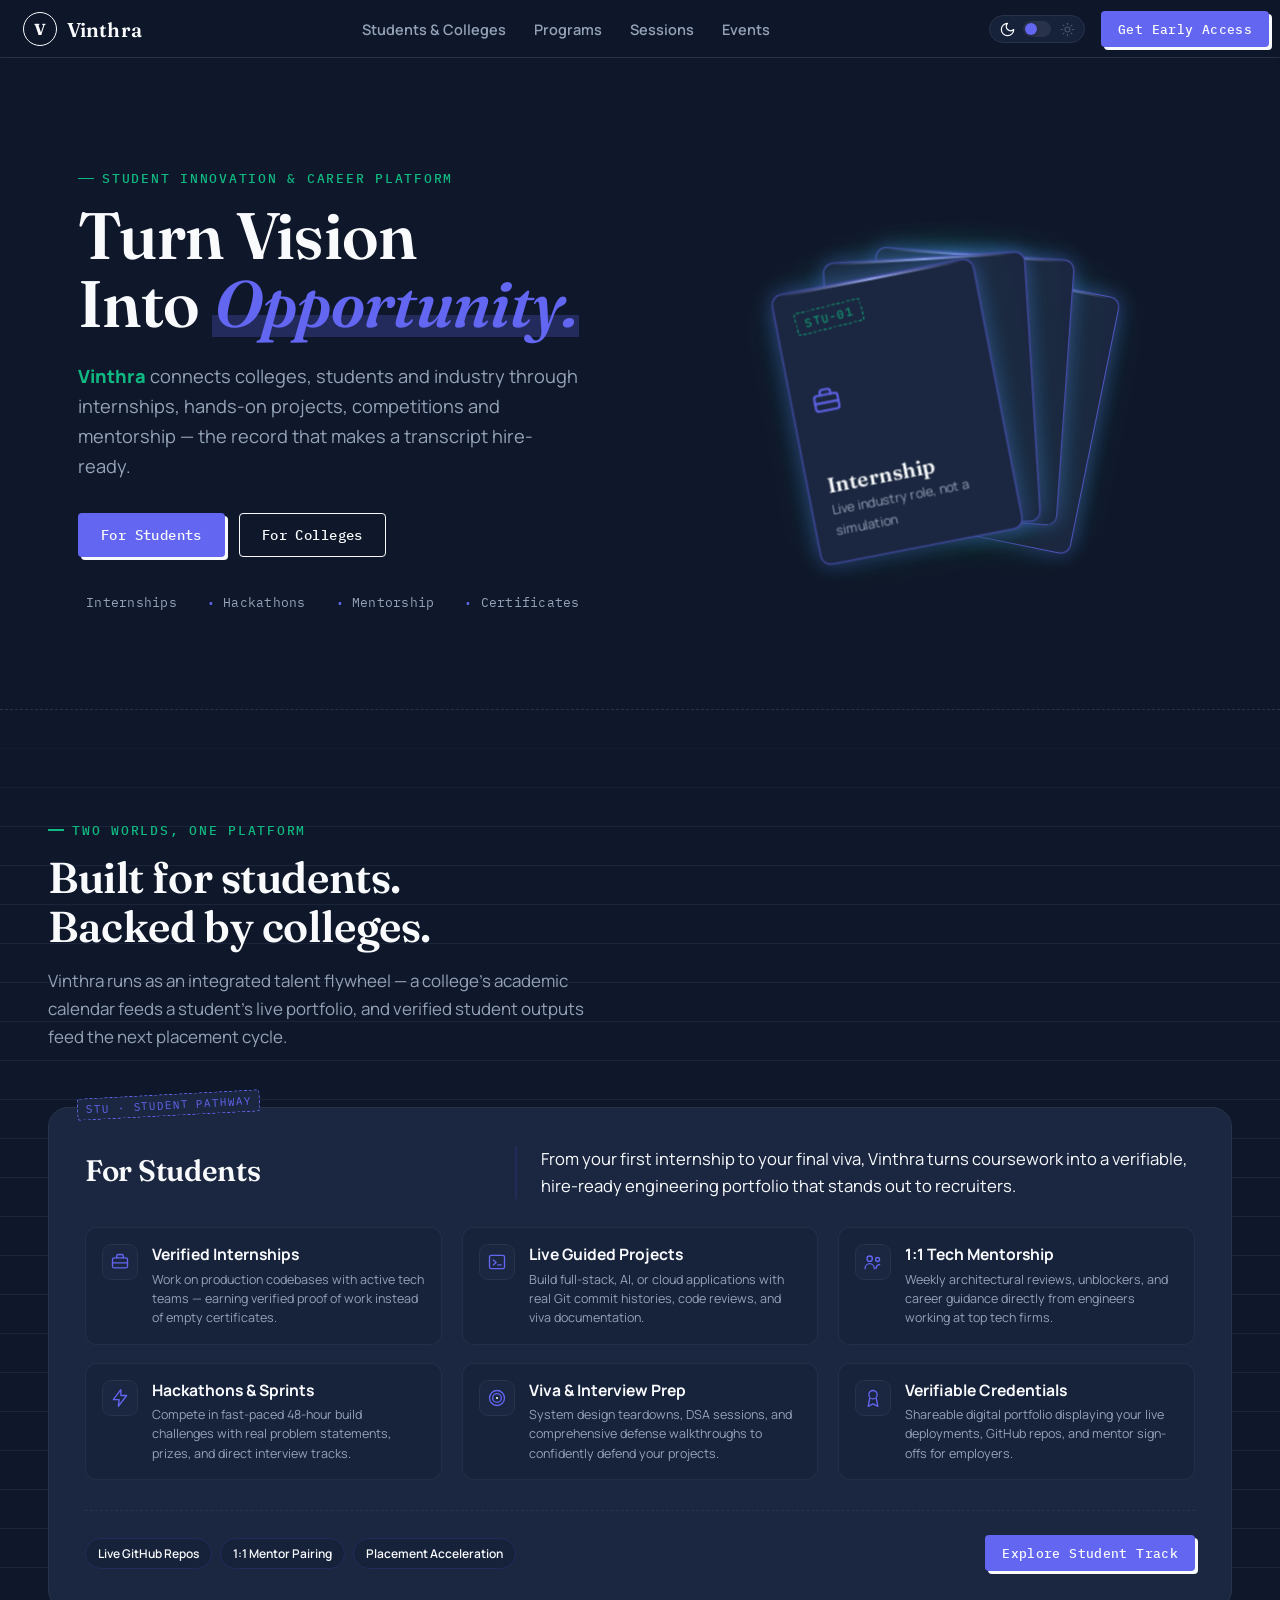
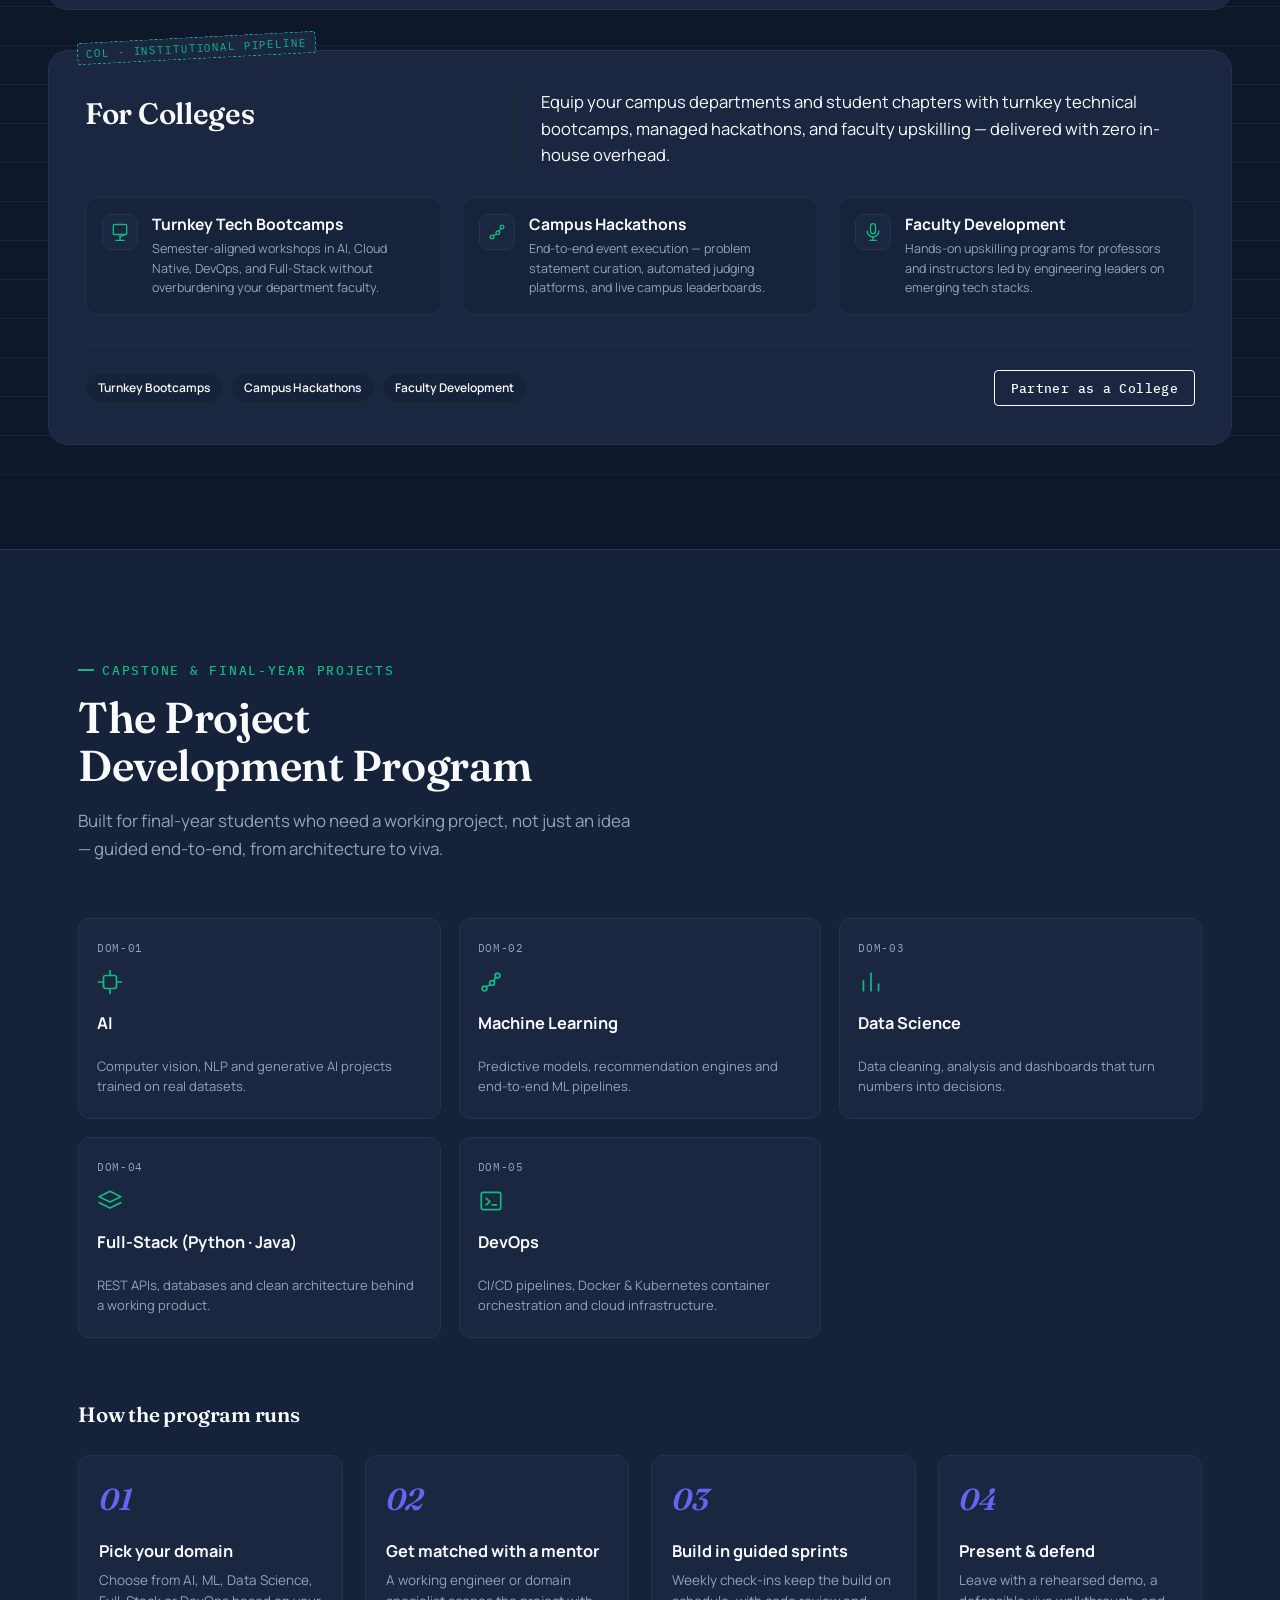
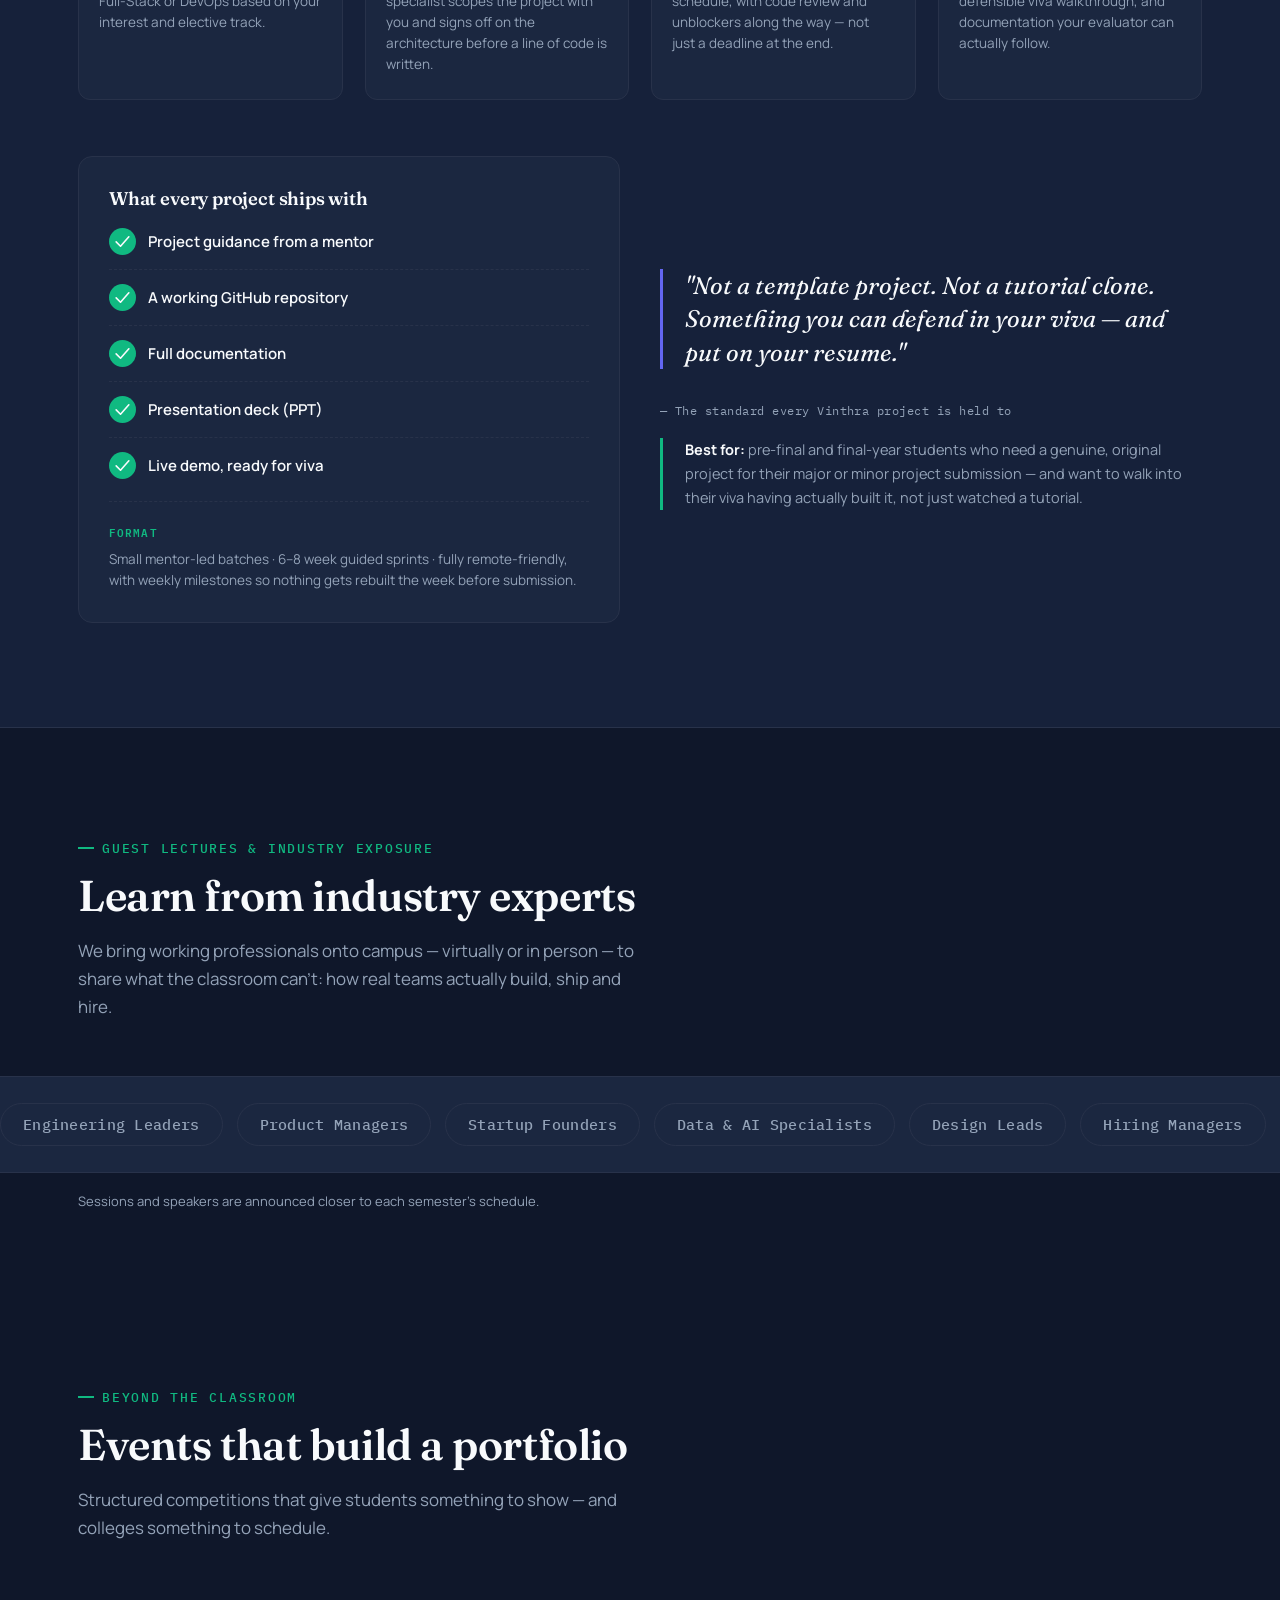
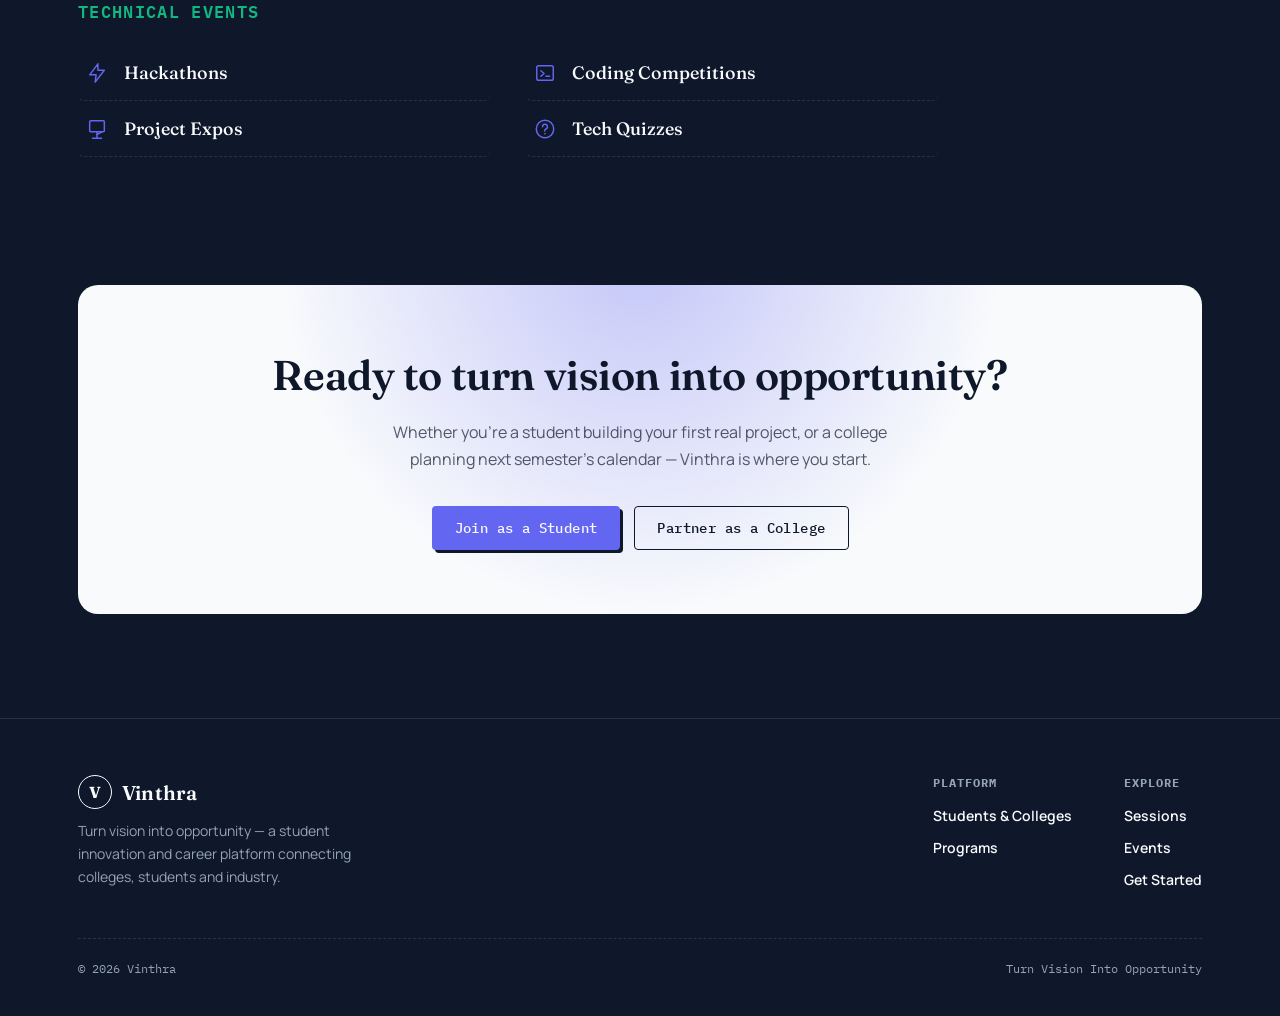
==== index.html @ f8f165f3 "Initial commit: Vinthra landing page" ====
<!DOCTYPE html>
<html lang="en">
<head>
<meta charset="UTF-8">
<meta name="viewport" content="width=device-width, initial-scale=1.0">
<title>Vinthra — Turn Vision Into Opportunity</title>
<meta name="description" content="Vinthra is a student innovation and career platform connecting colleges and students through internships, guided projects, competitions and mentorship.">
<link rel="icon" href="data:image/svg+xml,<svg xmlns=%22http://www.w3.org/2000/svg%22 viewBox=%220 0 100 100%22><text y=%22.9em%22 font-size=%2290%22>🎓</text></svg>">
<link rel="preconnect" href="https://fonts.googleapis.com">
<link rel="preconnect" href="https://fonts.gstatic.com" crossorigin>
<link rel="stylesheet" href="https://fonts.googleapis.com/css2?family=Fraunces:ital,opsz,wght@0,9..144,300;0,9..144,400;0,9..144,500;0,9..144,600;0,9..144,700;0,9..144,900;1,9..144,400;1,9..144,600&family=Manrope:wght@400;500;600;700;800&family=IBM+Plex+Mono:wght@400;500;600&display=swap">
<link rel="stylesheet" href="css/style.css">
</head>
<body>

<a id="top"></a>
<svg style="position:absolute;width:0;height:0" aria-hidden="true">
<defs>
<symbol id="i-briefcase" viewBox="0 0 24 24" fill="none" stroke-width="1.6" stroke-linecap="round" stroke-linejoin="round"><rect x="3" y="7" width="18" height="12" rx="2"/><path d="M8 7V5a2 2 0 0 1 2-2h4a2 2 0 0 1 2 2v2"/><line x1="3" y1="13" x2="21" y2="13"/></symbol>
<symbol id="i-lightning" viewBox="0 0 24 24" fill="none" stroke-width="1.6" stroke-linecap="round" stroke-linejoin="round"><path d="M13 2 4 14h7l-1 8 10-13h-7z"/></symbol>
<symbol id="i-people" viewBox="0 0 24 24" fill="none" stroke-width="1.6" stroke-linecap="round" stroke-linejoin="round"><circle cx="8" cy="8" r="3.2"/><path d="M2.5 20c0-3.4 2.5-6 5.5-6s5.5 2.6 5.5 6"/><circle cx="17.5" cy="9" r="2.4"/><path d="M15.6 20c.2-2.6 1.9-4.7 4.4-5"/></symbol>
<symbol id="i-ribbon" viewBox="0 0 24 24" fill="none" stroke-width="1.6" stroke-linecap="round" stroke-linejoin="round"><circle cx="12" cy="8" r="5"/><path d="M8 12.6 6.2 22 12 19l5.8 3-1.8-9.4"/></symbol>
<symbol id="i-chip" viewBox="0 0 24 24" fill="none" stroke-width="1.6" stroke-linecap="round" stroke-linejoin="round"><rect x="6" y="6" width="12" height="12" rx="2"/><line x1="12" y1="1.5" x2="12" y2="5"/><line x1="12" y1="19" x2="12" y2="22.5"/><line x1="1.5" y1="12" x2="5" y2="12"/><line x1="19" y1="12" x2="22.5" y2="12"/></symbol>
<symbol id="i-nodes" viewBox="0 0 24 24" fill="none" stroke-width="1.6" stroke-linecap="round" stroke-linejoin="round"><circle cx="6" cy="18" r="2.2"/><circle cx="18" cy="6" r="2.2"/><circle cx="13" cy="13" r="2.2"/><line x1="7.6" y1="16.4" x2="11.4" y2="14.6"/><line x1="14.6" y1="11.4" x2="16.4" y2="7.6"/></symbol>
<symbol id="i-bars" viewBox="0 0 24 24" fill="none" stroke-width="1.6" stroke-linecap="round" stroke-linejoin="round"><line x1="5" y1="20" x2="5" y2="11"/><line x1="12" y1="20" x2="12" y2="4"/><line x1="19" y1="20" x2="19" y2="14"/></symbol>
<symbol id="i-layers" viewBox="0 0 24 24" fill="none" stroke-width="1.6" stroke-linecap="round" stroke-linejoin="round"><polyline points="2 8 12 3 22 8 12 13 2 8"/><polyline points="2 13.5 12 18.5 22 13.5"/></symbol>
<symbol id="i-browser" viewBox="0 0 24 24" fill="none" stroke-width="1.6" stroke-linecap="round" stroke-linejoin="round"><rect x="3" y="4" width="18" height="16" rx="2"/><line x1="3" y1="9" x2="21" y2="9"/><circle cx="6.3" cy="6.5" r="0.6" fill="currentColor" stroke="none"/><circle cx="8.3" cy="6.5" r="0.6" fill="currentColor" stroke="none"/></symbol>
<symbol id="i-wifi" viewBox="0 0 24 24" fill="none" stroke-width="1.6" stroke-linecap="round" stroke-linejoin="round"><path d="M4.5 12.5a11 11 0 0 1 15 0"/><path d="M7.8 16a6.6 6.6 0 0 1 8.4 0"/><circle cx="12" cy="19.3" r="1.1" fill="currentColor" stroke="none"/></symbol>
<symbol id="i-check" viewBox="0 0 24 24" fill="none" stroke-width="2" stroke-linecap="round" stroke-linejoin="round"><polyline points="4 12.5 9.5 18 20 6"/></symbol>
<symbol id="i-terminal" viewBox="0 0 24 24" fill="none" stroke-width="1.6" stroke-linecap="round" stroke-linejoin="round"><rect x="3" y="4" width="18" height="16" rx="2"/><polyline points="7.5 9.5 11 12.5 7.5 15.5"/><line x1="13" y1="15.5" x2="17" y2="15.5"/></symbol>
<symbol id="i-phone" viewBox="0 0 24 24" fill="none" stroke-width="1.6" stroke-linecap="round" stroke-linejoin="round"><rect x="7" y="2" width="10" height="20" rx="2"/><line x1="10.5" y1="18" x2="13.5" y2="18"/></symbol>
<symbol id="i-easel" viewBox="0 0 24 24" fill="none" stroke-width="1.6" stroke-linecap="round" stroke-linejoin="round"><rect x="4" y="3" width="16" height="12" rx="1"/><line x1="12" y1="15" x2="12" y2="22"/><line x1="7" y1="22" x2="17" y2="22"/><line x1="12" y1="18" x2="17" y2="15.5"/></symbol>
<symbol id="i-question" viewBox="0 0 24 24" fill="none" stroke-width="1.6" stroke-linecap="round" stroke-linejoin="round"><circle cx="12" cy="12" r="9.5"/><path d="M9.3 9.5a2.7 2.7 0 1 1 3.8 2.5c-.9.4-1.4 1.1-1.4 2.2"/><circle cx="12" cy="17.2" r="0.6" fill="currentColor" stroke="none"/></symbol>
<symbol id="i-doc" viewBox="0 0 24 24" fill="none" stroke-width="1.6" stroke-linecap="round" stroke-linejoin="round"><rect x="5" y="2" width="14" height="20" rx="1.5"/><line x1="8" y1="8" x2="16" y2="8"/><line x1="8" y1="12" x2="16" y2="12"/><line x1="8" y1="16" x2="13" y2="16"/></symbol>
<symbol id="i-target" viewBox="0 0 24 24" fill="none" stroke-width="1.6" stroke-linecap="round" stroke-linejoin="round"><circle cx="12" cy="12" r="9"/><circle cx="12" cy="12" r="5.2"/><circle cx="12" cy="12" r="1.3" fill="currentColor" stroke="none"/></symbol>
<symbol id="i-mic" viewBox="0 0 24 24" fill="none" stroke-width="1.6" stroke-linecap="round" stroke-linejoin="round"><rect x="9" y="2" width="6" height="12" rx="3"/><path d="M5 11a7 7 0 0 0 14 0"/><line x1="12" y1="18" x2="12" y2="22"/><line x1="8" y1="22" x2="16" y2="22"/></symbol>
<symbol id="i-compass" viewBox="0 0 24 24" fill="none" stroke-width="1.6" stroke-linecap="round" stroke-linejoin="round"><circle cx="12" cy="12" r="9.5"/><path d="M15.5 8.5 13 13l-4.5 2.5L11 11z"/></symbol>
<symbol id="i-sun" viewBox="0 0 24 24" fill="none" stroke="currentColor" stroke-width="1.8" stroke-linecap="round" stroke-linejoin="round"><circle cx="12" cy="12" r="4"/><path d="M12 2v2"/><path d="M12 20v2"/><path d="m4.93 4.93 1.41 1.41"/><path d="m17.66 17.66 1.41 1.41"/><path d="M2 12h2"/><path d="M20 12h2"/><path d="m6.34 17.66-1.41 1.41"/><path d="m19.07 4.93-1.41 1.41"/></symbol>
<symbol id="i-moon" viewBox="0 0 24 24" fill="none" stroke="currentColor" stroke-width="1.8" stroke-linecap="round" stroke-linejoin="round"><path d="M12 3a6 6 0 0 0 9 9 9 9 0 1 1-9-9Z"/></symbol>
<symbol id="i-shield" viewBox="0 0 24 24" fill="none" stroke-width="1.6" stroke-linecap="round" stroke-linejoin="round"><path d="M12 22s8-4 8-10V5l-8-3-8 3v7c0 6 8 10 8 10z"/></symbol>
<symbol id="i-building" viewBox="0 0 24 24" fill="none" stroke-width="1.6" stroke-linecap="round" stroke-linejoin="round"><rect x="4" y="2" width="16" height="20" rx="2"/><line x1="9" y1="6" x2="9" y2="6.01"/><line x1="15" y1="6" x2="15" y2="6.01"/><line x1="9" y1="10" x2="9" y2="10.01"/><line x1="15" y1="10" x2="15" y2="10.01"/><line x1="9" y1="14" x2="9" y2="14.01"/><line x1="15" y1="14" x2="15" y2="14.01"/><path d="M10 22v-4h4v4"/></symbol>
<symbol id="i-chart" viewBox="0 0 24 24" fill="none" stroke-width="1.6" stroke-linecap="round" stroke-linejoin="round"><line x1="18" y1="20" x2="18" y2="10"/><line x1="12" y1="20" x2="12" y2="4"/><line x1="6" y1="20" x2="6" y2="14"/></symbol>
</defs>
</svg>

<nav id="top-nav">
  <div class="nav-inner">
    <a href="#top" class="brand">
      <span class="brand-mark">V</span>
      <span class="brand-name">Vinthra</span>
    </a>
    <button class="nav-toggle" id="nav-toggle" aria-label="Toggle menu" aria-expanded="false">
      <span></span><span></span><span></span>
    </button>
    <ul class="nav-links" id="nav-links">
      <li><a href="#students-colleges">Students &amp; Colleges</a></li>
      <li><a href="#programs">Programs</a></li>
      <li><a href="#sessions">Sessions</a></li>
      <li><a href="#events">Events</a></li>
    </ul>
    <div class="nav-right">
      <button type="button" class="theme-toggle compact-theme-toggle" id="theme-toggle" role="switch" aria-checked="false" aria-label="Toggle color theme" title="Toggle theme">
        <span class="theme-icon icon-moon" aria-hidden="true"><svg><use href="#i-moon"/></svg></span>
        <span class="theme-toggle-slider" aria-hidden="true"><span class="theme-toggle-knob"></span></span>
        <span class="theme-icon icon-sun" aria-hidden="true"><svg><use href="#i-sun"/></svg></span>
      </button>
      <div class="nav-cta-wrap"><a href="#cta" class="btn btn-primary btn-sm">Get Early Access</a></div>
    </div>
  </div>
</nav>

<header class="hero">
  <div class="wrap hero-grid">
    <div class="hero-copy">
      <span class="eyebrow">Student Innovation &amp; Career Platform</span>
      <h1>Turn Vision Into <em>Opportunity.</em></h1>
      <p class="hero-sub"><strong class="brand-highlight">Vinthra</strong> connects colleges, students and industry through internships, hands-on projects, competitions and mentorship — the record that makes a transcript hire-ready.</p>
      <div class="hero-actions">
        <a href="#students" class="btn btn-primary">For Students</a>
        <a href="#colleges" class="btn btn-outline">For Colleges</a>
      </div>
      <div class="hero-tags">
        <span>Internships</span><span>Hackathons</span><span>Mentorship</span><span>Certificates</span>
      </div>
    </div>
    <div class="hero-visual">
      <!-- 3D rotating model canvas removed as requested. To revert, uncomment the canvas line below:
      <canvas id="hero-3d" class="hero-3d" aria-hidden="true"></canvas>
      -->
      <div class="deck" id="deck" aria-label="Interactive student cards: drag to move, tap to move back">
        <article class="deck-card" style="--fan:rotate(-11deg) translate(-52px,14px) translateZ(72px); --delay:0s; z-index:4;">
          <span class="stamp">STU-01</span>
          <svg><use href="#i-briefcase"/></svg>
          <div><h4>Internship</h4><p>Live industry role, not a simulation</p></div>
        </article>
        <article class="deck-card" style="--fan:rotate(-3.5deg) translate(-16px,4px) translateZ(48px); --delay:1.4s; z-index:3;">
          <span class="stamp">STU-02</span>
          <svg><use href="#i-lightning"/></svg>
          <div><h4>Hackathon</h4><p>Build, ship, pitch in 48 hours</p></div>
        </article>
        <article class="deck-card" style="--fan:rotate(4deg) translate(18px,-2px) translateZ(24px); --delay:0.7s; z-index:2;">
          <span class="stamp">STU-03</span>
          <svg><use href="#i-people"/></svg>
          <div><h4>Mentorship</h4><p>1:1 guidance from working engineers</p></div>
        </article>
        <article class="deck-card" style="--fan:rotate(11.5deg) translate(54px,10px) translateZ(0px); --delay:2.1s; z-index:1;">
          <span class="stamp">STU-04</span>
          <svg><use href="#i-ribbon"/></svg>
          <div><h4>Certificate</h4><p>Verified, shareable proof of work</p></div>
        </article>
      </div>
    </div>
  </div>
</header>

<hr class="divider">

<section class="section pillars-section" id="students-colleges">
  <div class="ledger-bg"></div>
  <div class="wrap" style="position:relative;z-index:1;">
    <div class="section-head">
      <span class="eyebrow">Two Worlds, One Platform</span>
      <h2>Built for students. Backed by colleges.</h2>
      <p>Vinthra runs as an integrated talent flywheel — a college's academic calendar feeds a student's live portfolio, and verified student outputs feed the next placement cycle.</p>
    </div>
    <div class="pillars">
      <div class="pillar-card students reveal" id="students">
        <div class="pillar-head">
          <div class="pillar-head-left">
            <span class="stamp">STU · STUDENT PATHWAY</span>
            <h3>For Students</h3>
          </div>
          <p class="pillar-lead">From your first internship to your final viva, Vinthra turns coursework into a verifiable, hire-ready engineering portfolio that stands out to recruiters.</p>
        </div>
        <div class="pillar-features">
          <div class="p-feat">
            <div class="p-feat-icon"><svg><use href="#i-briefcase"/></svg></div>
            <div class="p-feat-content">
              <h4>Verified Internships</h4>
              <p>Work on production codebases with active tech teams — earning verified proof of work instead of empty certificates.</p>
            </div>
          </div>
          <div class="p-feat">
            <div class="p-feat-icon"><svg><use href="#i-terminal"/></svg></div>
            <div class="p-feat-content">
              <h4>Live Guided Projects</h4>
              <p>Build full-stack, AI, or cloud applications with real Git commit histories, code reviews, and viva documentation.</p>
            </div>
          </div>
          <div class="p-feat">
            <div class="p-feat-icon"><svg><use href="#i-people"/></svg></div>
            <div class="p-feat-content">
              <h4>1:1 Tech Mentorship</h4>
              <p>Weekly architectural reviews, unblockers, and career guidance directly from engineers working at top tech firms.</p>
            </div>
          </div>
          <div class="p-feat">
            <div class="p-feat-icon"><svg><use href="#i-lightning"/></svg></div>
            <div class="p-feat-content">
              <h4>Hackathons &amp; Sprints</h4>
              <p>Compete in fast-paced 48-hour build challenges with real problem statements, prizes, and direct interview tracks.</p>
            </div>
          </div>
          <div class="p-feat">
            <div class="p-feat-icon"><svg><use href="#i-target"/></svg></div>
            <div class="p-feat-content">
              <h4>Viva &amp; Interview Prep</h4>
              <p>System design teardowns, DSA sessions, and comprehensive defense walkthroughs to confidently defend your projects.</p>
            </div>
          </div>
          <div class="p-feat">
            <div class="p-feat-icon"><svg><use href="#i-ribbon"/></svg></div>
            <div class="p-feat-content">
              <h4>Verifiable Credentials</h4>
              <p>Shareable digital portfolio displaying your live deployments, GitHub repos, and mentor sign-offs for employers.</p>
            </div>
          </div>
        </div>
        <div class="pillar-foot">
          <div class="chip-row">
            <span class="chip">Live GitHub Repos</span>
            <span class="chip">1:1 Mentor Pairing</span>
            <span class="chip">Placement Acceleration</span>
          </div>
          <a href="#programs" class="btn btn-primary btn-sm">Explore Student Track</a>
        </div>
      </div>

      <div class="pillar-card colleges reveal" id="colleges">
        <div class="pillar-head">
          <div class="pillar-head-left">
            <span class="stamp">COL · INSTITUTIONAL PIPELINE</span>
            <h3>For Colleges</h3>
          </div>
          <p class="pillar-lead">Equip your campus departments and student chapters with turnkey technical bootcamps, managed hackathons, and faculty upskilling — delivered with zero in-house overhead.</p>
        </div>
        <div class="pillar-features">
          <div class="p-feat">
            <div class="p-feat-icon"><svg><use href="#i-easel"/></svg></div>
            <div class="p-feat-content">
              <h4>Turnkey Tech Bootcamps</h4>
              <p>Semester-aligned workshops in AI, Cloud Native, DevOps, and Full-Stack without overburdening your department faculty.</p>
            </div>
          </div>
          <div class="p-feat">
            <div class="p-feat-icon"><svg><use href="#i-nodes"/></svg></div>
            <div class="p-feat-content">
              <h4>Campus Hackathons</h4>
              <p>End-to-end event execution — problem statement curation, automated judging platforms, and live campus leaderboards.</p>
            </div>
          </div>
          <div class="p-feat">
            <div class="p-feat-icon"><svg><use href="#i-mic"/></svg></div>
            <div class="p-feat-content">
              <h4>Faculty Development</h4>
              <p>Hands-on upskilling programs for professors and instructors led by engineering leaders on emerging tech stacks.</p>
            </div>
          </div>
        </div>
        <div class="pillar-foot">
          <div class="chip-row">
            <span class="chip">Turnkey Bootcamps</span>
            <span class="chip">Campus Hackathons</span>
            <span class="chip">Faculty Development</span>
          </div>
          <a href="#cta" class="btn btn-outline btn-sm">Partner as a College</a>
        </div>
      </div>
    </div>
  </div>
</section>

<section class="section programs-section" id="programs">
  <div class="wrap">
    <div class="section-head">
      <span class="eyebrow">Capstone &amp; Final-Year Projects</span>
      <h2>The Project Development Program</h2>
      <p>Built for final-year students who need a working project, not just an idea — guided end-to-end, from architecture to viva.</p>
    </div>

    <div class="domain-grid" id="domain-grid">
      <div class="domain-card tilt"><span class="dtag">DOM-01</span><svg><use href="#i-chip"/></svg><h4>AI</h4><p>Computer vision, NLP and generative AI projects trained on real datasets.</p></div>
      <div class="domain-card tilt"><span class="dtag">DOM-02</span><svg><use href="#i-nodes"/></svg><h4>Machine Learning</h4><p>Predictive models, recommendation engines and end-to-end ML pipelines.</p></div>
      <div class="domain-card tilt"><span class="dtag">DOM-03</span><svg><use href="#i-bars"/></svg><h4>Data Science</h4><p>Data cleaning, analysis and dashboards that turn numbers into decisions.</p></div>
      <div class="domain-card tilt"><span class="dtag">DOM-04</span><svg><use href="#i-layers"/></svg><h4>Full-Stack (Python · Java)</h4><p>REST APIs, databases and clean architecture behind a working product.</p></div>
      <div class="domain-card tilt"><span class="dtag">DOM-05</span><svg><use href="#i-terminal"/></svg><h4>DevOps</h4><p>CI/CD pipelines, Docker &amp; Kubernetes container orchestration and cloud infrastructure.</p></div>
    </div>

    <div class="how-it-works reveal">
      <h3 class="how-heading">How the program runs</h3>
      <ol class="steps">
        <li class="step">
          <span class="step-num">01</span>
          <h4>Pick your domain</h4>
          <p>Choose from AI, ML, Data Science, Full-Stack or DevOps based on your interest and elective track.</p>
        </li>
        <li class="step">
          <span class="step-num">02</span>
          <h4>Get matched with a mentor</h4>
          <p>A working engineer or domain specialist scopes the project with you and signs off on the architecture before a line of code is written.</p>
        </li>
        <li class="step">
          <span class="step-num">03</span>
          <h4>Build in guided sprints</h4>
          <p>Weekly check-ins keep the build on schedule, with code review and unblockers along the way — not just a deadline at the end.</p>
        </li>
        <li class="step">
          <span class="step-num">04</span>
          <h4>Present &amp; defend</h4>
          <p>Leave with a rehearsed demo, a defensible viva walkthrough, and documentation your evaluator can actually follow.</p>
        </li>
      </ol>
    </div>

    <div class="program-lower">
      <div class="deliverables reveal">
        <h3>What every project ships with</h3>
        <ul class="dlist">
          <li><svg><use href="#i-check"/></svg> Project guidance from a mentor</li>
          <li><svg><use href="#i-check"/></svg> A working GitHub repository</li>
          <li><svg><use href="#i-check"/></svg> Full documentation</li>
          <li><svg><use href="#i-check"/></svg> Presentation deck (PPT)</li>
          <li><svg><use href="#i-check"/></svg> Live demo, ready for viva</li>
        </ul>
        <div class="format-note">
          <span class="mono">FORMAT</span>
          <p>Small mentor-led batches · 6–8 week guided sprints · fully remote-friendly, with weekly milestones so nothing gets rebuilt the week before submission.</p>
        </div>
      </div>
      <div class="program-note reveal">
        <blockquote>"Not a template project. Not a tutorial clone. Something you can defend in your viva — and put on your resume."</blockquote>
        <cite>— The standard every Vinthra project is held to</cite>
        <p class="who-for"><strong>Best for:</strong> pre-final and final-year students who need a genuine, original project for their major or minor project submission — and want to walk into their viva having actually built it, not just watched a tutorial.</p>
      </div>
    </div>
  </div>
</section>

<section class="section" id="sessions" style="padding-bottom:64px;">
  <div class="wrap">
    <div class="section-head">
      <span class="eyebrow">Guest Lectures &amp; Industry Exposure</span>
      <h2>Learn from industry experts</h2>
      <p>We bring working professionals onto campus — virtually or in person — to share what the classroom can't: how real teams actually build, ship and hire.</p>
    </div>
  </div>
  <div class="marquee-shell">
    <div class="marquee" id="marquee">
      <span class="org-badge">Engineering Leaders</span><span class="org-badge">Product Managers</span><span class="org-badge">Startup Founders</span><span class="org-badge">Data &amp; AI Specialists</span><span class="org-badge">Design Leads</span><span class="org-badge">Hiring Managers</span>
      <span class="org-badge">Engineering Leaders</span><span class="org-badge">Product Managers</span><span class="org-badge">Startup Founders</span><span class="org-badge">Data &amp; AI Specialists</span><span class="org-badge">Design Leads</span><span class="org-badge">Hiring Managers</span>
    </div>
  </div>
  <div class="wrap">
    <p class="sessions-note">Sessions and speakers are announced closer to each semester's schedule.</p>
  </div>
</section>

<section class="section" id="events">
  <div class="wrap">
    <div class="section-head">
      <span class="eyebrow">Beyond the Classroom</span>
      <h2>Events that build a portfolio</h2>
      <p>Structured competitions that give students something to show — and colleges something to schedule.</p>
    </div>
    <div class="events-grid">
      <div class="events-col reveal">
        <h3>Technical Events</h3>
        <ul class="ledger-list">
          <li><svg><use href="#i-lightning"/></svg> Hackathons</li>
          <li><svg><use href="#i-terminal"/></svg> Coding Competitions</li>
          <li><svg><use href="#i-easel"/></svg> Project Expos</li>
          <li><svg><use href="#i-question"/></svg> Tech Quizzes</li>
        </ul>
      </div>
      <!-- Career Prep removed as requested. To revert, uncomment:
      <div class="events-col reveal">
        <h3>Career Prep</h3>
        <ul class="ledger-list">
          <li><svg><use href="#i-doc"/></svg> Resume Workshops</li>
          <li><svg><use href="#i-target"/></svg> Aptitude Contests</li>
        </ul>
      </div>
      -->
    </div>
  </div>
</section>

<section class="section" id="cta" style="padding-top:24px;">
  <div class="wrap">
    <div class="final-cta reveal">
      <h2>Ready to turn vision into opportunity?</h2>
      <p>Whether you're a student building your first real project, or a college planning next semester's calendar — Vinthra is where you start.</p>
      <div class="final-actions">
        <a href="#top" class="btn btn-primary">Join as a Student</a>
        <a href="#top" class="btn btn-outline">Partner as a College</a>
      </div>
    </div>
  </div>
</section>

<footer>
  <div class="wrap">
    <div class="foot-grid">
      <div class="foot-brand">
        <a href="#top" class="brand"><span class="brand-mark">V</span><span class="brand-name">Vinthra</span></a>
        <p>Turn vision into opportunity — a student innovation and career platform connecting colleges, students and industry.</p>
      </div>
      <div class="foot-links">
        <div>
          <h5>Platform</h5>
          <ul>
            <li><a href="#students-colleges">Students &amp; Colleges</a></li>
            <li><a href="#programs">Programs</a></li>
          </ul>
        </div>
        <div>
          <h5>Explore</h5>
          <ul>
            <li><a href="#sessions">Sessions</a></li>
            <li><a href="#events">Events</a></li>
            <li><a href="#cta">Get Started</a></li>
          </ul>
        </div>
      </div>
    </div>
    <div class="foot-bottom">
      <span>© 2026 Vinthra</span>
      <span class="mono">Turn Vision Into Opportunity</span>
    </div>
  </div>
</footer>

<!-- 3D model scripts removed as requested. To revert, uncomment the two lines below:
<script src="https://cdn.jsdelivr.net/npm/three@0.128.0/build/three.min.js"></script>
<script src="js/hero-3d.js"></script>
-->
<script src="js/main.js"></script>
</body>
</html>
---- css/style.css ----
/* ---------- BRAND PALETTES ----------
   1. builder — "Builder & Hackathon"     (dark, tech-forward)
   2. career  — "Career Accelerator"      (light, professional)
   Default is "builder"; toggle between the two via [data-palette] on <html>.
   (3rd palette "campus" removed as requested. Uncomment below to restore.) */
:root,
:root[data-palette="builder"]{
  --bg:#0F172A;
  --bg-raised:#16213A;
  --bg-card:#1B2740;
  --text:#F8FAFC;
  --text-muted:#94A3B8;
  --accent:#6366F1;
  --accent-soft:#232A5C;
  --accent-2:#10B981;
  --accent-2-soft:#123328;
  --rule:#28324A;
  --accent-contrast:#F8FAFC;
  --shadow-ink: 0 0 0;
  --card-shine-border: rgba(99, 102, 241, 0.72);
  --card-shine-border-bright: #A5B4FC;
  --card-shine-box-shadow: 0 0 20px -2px rgba(99, 102, 241, 0.52), 0 0 38px -6px rgba(16, 185, 129, 0.35);
  --card-shine-box-shadow-hover: 0 0 30px 1px rgba(129, 140, 248, 0.8), 0 0 50px -4px rgba(16, 185, 129, 0.5);
}
:root[data-palette="career"]{
  --bg:#F8FAFD;
  --bg-raised:#EEF2F7;
  --bg-card:#FFFFFF;
  --text:#0A2540;
  --text-muted:#5A7183;
  --accent:#FF6B35;
  --accent-soft:#FFE4D6;
  --accent-2:#0284C7;
  --accent-2-soft:#DAF0FC;
  --rule:#DCE5EC;
  --accent-contrast:#0A2540;
  --shadow-ink: 10 37 64;
  --card-shine-border: rgba(255, 107, 53, 0.72);
  --card-shine-border-bright: #FF9E79;
  --card-shine-box-shadow: 0 0 20px -2px rgba(255, 107, 53, 0.45), 0 0 34px -6px rgba(2, 132, 199, 0.28);
  --card-shine-box-shadow-hover: 0 0 30px 1px rgba(255, 107, 53, 0.75), 0 0 48px -4px rgba(2, 132, 199, 0.45);
}

/* 3rd palette (campus) removed as requested. To revert, uncomment:
:root[data-palette="campus"]{
  --bg:#FCFCFD;
  --bg-raised:#F1F1F4;
  --bg-card:#FFFFFF;
  --text:#18181B;
  --text-muted:#5C5C63;
  --accent:#7C3AED;
  --accent-soft:#EDE1FD;
  --accent-2:#06B6D4;
  --accent-2-soft:#D8F5FA;
  --rule:#E4E4E7;
  --accent-contrast:#FFFFFF;
  --shadow-ink: 24 24 27;
}
*/

*{box-sizing:border-box;}
html{scroll-behavior:smooth;}
[id]{scroll-margin-top:104px;}
body{
  margin:0;
  background:var(--bg);
  color:var(--text);
  font-family:'Manrope',ui-sans-serif,system-ui,-apple-system,sans-serif;
  -webkit-font-smoothing:antialiased;
  overflow-x:hidden;
}
@media (prefers-reduced-motion: reduce){
  *{animation-duration:0.001ms !important; animation-iteration-count:1 !important; transition-duration:0.001ms !important; scroll-behavior:auto !important;}
}

h1,h2,h3{font-family:'Fraunces',ui-serif,Georgia,serif; font-weight:600; text-wrap:balance; margin:0; letter-spacing:-0.01em;}
p{margin:0; line-height:1.65;}
a{color:inherit;}
.mono{font-family:'IBM Plex Mono',ui-monospace,'SFMono-Regular',monospace;}

.wrap{max-width:1180px; margin:0 auto; padding:0 28px;}
section{position:relative;}

/* ledger grid backdrop */
.ledger-bg{
  position:absolute; inset:0; pointer-events:none; z-index:0;
  background-image: repeating-linear-gradient(to bottom, transparent 0 38px, var(--rule) 38px 39px);
  -webkit-mask-image: linear-gradient(to bottom, transparent, black 8%, black 92%, transparent);
          mask-image: linear-gradient(to bottom, transparent, black 8%, black 92%, transparent);
  opacity:0.5;
}

.eyebrow{
  display:inline-flex; align-items:center; gap:8px;
  font-family:'IBM Plex Mono',monospace; font-size:12.5px; letter-spacing:0.14em; text-transform:uppercase;
  color:var(--accent-2); font-weight:500; margin-bottom:16px;
}
.eyebrow::before{content:""; width:16px; height:1.5px; background:var(--accent-2); display:inline-block;}

.stamp{
  font-family:'IBM Plex Mono',monospace; font-size:11px; letter-spacing:0.08em;
  border:1.4px dashed currentColor; border-radius:3px; padding:3px 8px;
  display:inline-block; transform:rotate(-3deg);
}

/* ---------- NAV: fixed full-width on load, floating pill on scroll ---------- */
body{padding-top:74px;}
#top-nav{
  position:fixed; top:0; left:50%; transform:translateX(-50%); z-index:100;
  width:100%; max-width:100%;
  background: color-mix(in srgb, var(--bg) 82%, transparent);
  backdrop-filter: blur(14px) saturate(1.15);
  border:1.4px solid transparent; border-bottom-color:var(--rule);
  border-radius:0;
  box-shadow:none;
  transition: top .35s cubic-bezier(.4,0,.2,1), width .35s cubic-bezier(.4,0,.2,1),
    max-width .35s cubic-bezier(.4,0,.2,1), border-radius .35s ease,
    border-color .35s ease, box-shadow .35s ease;
}
#top-nav.pill{
  top:16px;
  width:calc(100% - 32px); max-width:1120px;
  border-radius:100px;
  border-color:var(--rule);
  box-shadow:0 14px 34px -18px rgba(var(--shadow-ink)/0.45);
}
.nav-inner{display:flex; align-items:center; justify-content:space-between; padding:10px 10px 10px 22px; margin:0 auto; position:relative;}
.brand{display:flex; align-items:center; gap:10px; text-decoration:none; color:var(--text); transition:opacity .2s ease;}
.brand:hover{opacity:0.95;}
.brand-mark{
  width:34px; height:34px; border-radius:50%; border:1.6px solid var(--text);
  display:flex; align-items:center; justify-content:center;
  font-family:'Fraunces',serif; font-weight:700; font-size:16px; flex:none;
  transition:transform .3s cubic-bezier(.34,1.56,.64,1), border-color .25s ease, color .25s ease, box-shadow .25s ease;
}
.brand:hover .brand-mark{
  transform:scale(1.1) rotate(-6deg);
  border-color:var(--accent); color:var(--accent);
  box-shadow:0 0 14px color-mix(in srgb, var(--accent) 35%, transparent);
}
.brand-name{font-family:'Fraunces',serif; font-weight:600; font-size:20px; letter-spacing:0.01em;}
.nav-links{display:flex; gap:28px; list-style:none; margin:0; padding:0;}
.nav-links a{
  text-decoration:none; font-size:14.5px; font-weight:600; color:var(--text-muted);
  position:relative; padding-bottom:3px; transition:color .2s ease;
}
.nav-links a:hover, .nav-links a:focus-visible{color:var(--text);}
.nav-links a::after{
  content:""; position:absolute; left:0; right:100%; bottom:0; height:2px; background:var(--accent);
  transition:right .25s ease;
}
.nav-links a:hover::after,.nav-links a:focus-visible::after{right:0;}
.nav-right{display:flex; align-items:center; gap:16px;}
.nav-cta-wrap{display:none;}

/* ---------- THEME TOGGLE (Sun / Moon) ---------- */
.theme-toggle{
  display:inline-flex; align-items:center; gap:8px;
  padding:5px 9px; background:var(--bg-raised); border:1.4px solid var(--rule); border-radius:100px;
  cursor:pointer; color:var(--text-muted);
  transition:border-color .2s ease, box-shadow .2s ease, transform .2s ease, background .2s ease;
  flex:none; user-select:none;
}
.theme-toggle:hover{
  border-color:var(--accent);
  box-shadow:0 0 0 2.5px color-mix(in srgb, var(--accent) 22%, transparent);
  transform:scale(1.02);
}
.theme-icon{
  display:flex; align-items:center; justify-content:center;
  width:16px; height:16px;
  transition:color .2s ease, opacity .2s ease, transform .2s ease;
}
.theme-icon svg{
  width:15px; height:15px;
}
.theme-toggle-slider{
  width:28px; height:16px; border-radius:100px; background:var(--rule);
  position:relative; display:inline-block; transition:background .25s ease;
}
.theme-toggle-knob{
  width:12px; height:12px; border-radius:50%; background:var(--accent);
  position:absolute; top:2px; left:2px;
  transition:transform .25s cubic-bezier(.4,0,.2,1), background .25s ease;
  box-shadow:0 1px 3px rgba(0,0,0,0.3);
}

/* Builder active state (Dark - Moon active) */
:root[data-palette="builder"] .theme-toggle .icon-moon,
:root:not([data-palette]) .theme-toggle .icon-moon{
  color:var(--text); opacity:1; transform:scale(1.1);
}
:root[data-palette="builder"] .theme-toggle .icon-sun,
:root:not([data-palette]) .theme-toggle .icon-sun{
  color:var(--text-muted); opacity:0.4;
}
:root[data-palette="builder"] .theme-toggle .theme-toggle-knob,
:root:not([data-palette]) .theme-toggle .theme-toggle-knob{
  transform:translateX(0); background:#6366F1;
}

/* Career active state (Light - Sun active) */
:root[data-palette="career"] .theme-toggle .icon-sun{
  color:#FF6B35; opacity:1; transform:scale(1.1);
}
:root[data-palette="career"] .theme-toggle .icon-moon{
  color:var(--text-muted); opacity:0.4;
}
:root[data-palette="career"] .theme-toggle .theme-toggle-knob{
  transform:translateX(12px); background:#FF6B35;
}
:root[data-palette="career"] .theme-toggle .theme-toggle-slider{
  background:var(--accent-soft);
}
.nav-toggle{
  display:flex; flex-direction:column; justify-content:center; gap:5px;
  width:36px; height:36px; background:none; border:none; cursor:pointer; padding:0;
}
.nav-toggle span{display:block; width:100%; height:2px; background:var(--text); transition:transform .25s ease, opacity .25s ease;}
.nav-toggle[aria-expanded="true"] span:nth-child(1){transform:translateY(7px) rotate(45deg);}
.nav-toggle[aria-expanded="true"] span:nth-child(2){opacity:0;}
.nav-toggle[aria-expanded="true"] span:nth-child(3){transform:translateY(-7px) rotate(-45deg);}

@media (min-width:860px){
  .nav-cta-wrap{display:block;}
  .nav-toggle{display:none;}
}
@media (max-width:859px){
  .nav-links{
    position:absolute; top:calc(100% + 10px); left:0; right:0; flex-direction:column; gap:0;
    background:var(--bg-card); border:1.4px solid var(--rule); border-radius:20px;
    box-shadow:0 14px 34px -18px rgba(var(--shadow-ink)/0.45);
    max-height:0; overflow:hidden; transition:max-height .3s ease;
  }
  .nav-links.open{max-height:320px;}
  .nav-links li{border-top:1px dashed var(--rule);}
  .nav-links li:first-child{border-top:none;}
  .nav-links a{display:block; padding:16px 28px;}
}

.btn{
  font-family:'IBM Plex Mono',monospace; font-weight:500; font-size:13.5px; letter-spacing:0.03em;
  text-decoration:none; display:inline-flex; align-items:center; gap:8px;
  padding:12px 22px; border-radius:4px; cursor:pointer; border:1.6px solid transparent;
  transition:transform .18s ease, box-shadow .18s ease, background .18s ease;
}
.btn:active{transform:translateY(1px) scale(0.98);}
.btn-primary{background:var(--accent); color:var(--accent-contrast); box-shadow:3px 3px 0 0 var(--text);}
.btn-primary:hover{box-shadow:5px 5px 0 0 var(--text); transform:translate(-1px,-1px);}
.btn-outline{border-color:var(--text); color:var(--text);}
.btn-outline:hover{background:var(--text); color:var(--bg);}
.btn-sm{padding:9px 16px; font-size:12.5px;}

/* ---------- HERO ---------- */
.hero{padding:88px 0 96px; overflow:visible;}
.hero-grid{
  display:grid; grid-template-columns:1fr; gap:56px; align-items:center; position:relative; z-index:1;
}
@media (min-width:980px){ .hero-grid{grid-template-columns:1.05fr 0.95fr;} }

.hero-copy h1{font-size:clamp(2.5rem,5.2vw,4.1rem); line-height:1.04;}
.hero-copy h1 em{
  font-style:italic; font-weight:600; position:relative; color:var(--accent);
  background-image: linear-gradient(var(--accent-soft), var(--accent-soft));
  background-repeat:no-repeat; background-size:100% 0.34em; background-position:0 88%;
  padding:0 2px;
}
.hero-sub{font-size:1.14rem; color:var(--text-muted); max-width:46ch; margin-top:22px;}
.brand-highlight{color:var(--accent-2); font-weight:800;}
.hero-actions{display:flex; flex-wrap:wrap; gap:14px; margin-top:32px;}
.hero-tags{display:flex; flex-wrap:wrap; gap:10px 14px; margin-top:34px;}
.hero-tags span{
  font-family:'IBM Plex Mono',monospace; font-size:12.5px; color:var(--text-muted); letter-spacing:0.02em;
  padding:3px 8px; border-radius:4px; transition:color .2s ease, background .2s ease, transform .2s ease;
  cursor:default;
}
.hero-tags span:hover{
  color:var(--text); background:color-mix(in srgb, var(--accent) 14%, transparent);
  transform:translateY(-2px);
}
.hero-tags span::before{content:"·"; color:var(--accent); margin-right:8px; font-weight:700;}
.hero-tags span:first-child::before{content:"";margin-right:0;}

/* card deck */
.hero-visual{perspective:1500px; display:flex; justify-content:center; position:relative; min-height:360px;}

/* 3D model styles (disabled). To revert, uncomment the rule below:
.hero-3d{
  position:absolute; inset:-70px; width:calc(100% + 140px); height:calc(100% + 140px);
  z-index:0; pointer-events:none;
}
*/

.deck{
  position:relative; z-index:1; width:280px; height:360px; transform-style:preserve-3d;
  transition:transform .25s ease-out; will-change:transform;
}
.deck-card{
  position:absolute; left:50%; top:50%; width:196px; height:262px;
  margin-left:-98px; margin-top:-131px;
  background:var(--bg-card);
  border:1.8px solid var(--card-shine-border);
  border-radius:10px;
  box-shadow:0 18px 34px -14px rgba(var(--shadow-ink)/0.28), var(--card-shine-box-shadow);
  padding:18px; display:flex; flex-direction:column; justify-content:space-between;
  transform: var(--fan);
  animation: cardFloat 6s ease-in-out infinite;
  animation-delay: var(--delay,0s);
  cursor: grab;
  user-select: none;
  -webkit-user-select: none;
  touch-action: none;
  will-change: transform, box-shadow, border-color;
  transition: border-color .25s ease, box-shadow .25s ease;
}

/* Subtle continuous shimmering highlight along the top edge of each floating card */
.deck-card::after{
  content:""; position:absolute; top:0; left:10px; right:10px; height:2px;
  background: linear-gradient(90deg, transparent 0%, var(--card-shine-border-bright) 50%, transparent 100%);
  animation: cardShimmer 4.5s ease-in-out infinite;
  animation-delay: var(--delay, 0s);
  pointer-events: none;
}
@keyframes cardShimmer{
  0%, 20% { opacity: 0; transform: scaleX(0.5); }
  50% { opacity: 0.95; transform: scaleX(1); }
  80%, 100% { opacity: 0; transform: scaleX(0.5); }
}

.deck-card:hover{
  border-color: var(--card-shine-border-bright);
  box-shadow: 0 24px 44px -12px rgba(var(--shadow-ink)/0.36), var(--card-shine-box-shadow-hover);
}
.deck-card:active{
  cursor: grabbing;
}
.deck-card.is-dragging{
  cursor: grabbing !important;
  animation: none !important;
  transition: none !important;
  z-index: 100 !important;
  border-color: var(--card-shine-border-bright) !important;
  box-shadow: 0 34px 68px -12px rgba(var(--shadow-ink)/0.55), var(--card-shine-box-shadow-hover), 0 0 0 2px var(--card-shine-border-bright) !important;
}
.deck-card.is-moved{
  animation: none !important;
  border-color: var(--accent-2) !important;
  box-shadow: 0 24px 44px -14px rgba(var(--shadow-ink)/0.38), 0 0 22px -2px color-mix(in srgb, var(--accent-2) 60%, transparent) !important;
}
.deck-card.is-moved:hover{
  cursor: pointer;
  border-color: var(--card-shine-border-bright) !important;
  box-shadow: 0 28px 52px -12px rgba(var(--shadow-ink)/0.45), var(--card-shine-box-shadow-hover) !important;
}
.deck-card.is-returning{
  animation: none !important;
  transition: transform 0.42s cubic-bezier(0.2, 0.8, 0.2, 1), box-shadow 0.3s ease !important;
}
.deck-card.is-cycling{
  animation: none !important;
  transition: transform 0.38s cubic-bezier(0.2, 0.8, 0.2, 1) !important;
}
@keyframes cardFloat{ 0%,100%{ transform: var(--fan) translateY(0);} 50%{ transform: var(--fan) translateY(-9px);} }
.deck-card .stamp{align-self:flex-start; color:var(--accent-2); pointer-events:none; transition:transform .2s ease, color .2s ease;}
.deck-card:hover .stamp{transform:rotate(0deg) scale(1.05);}
.deck-card svg{width:30px; height:30px; stroke:var(--accent); margin:10px 0; pointer-events:none; transition:transform .25s ease, stroke .2s ease;}
.deck-card:hover svg{transform:scale(1.15) translateY(-2px); stroke:var(--accent-2);}
.deck-card h4{font-family:'Fraunces',serif; font-size:1.25rem; font-weight:600; margin:0 0 2px; pointer-events:none;}
.deck-card p{font-size:12.5px; color:var(--text-muted); pointer-events:none;}
.deck-card > *{pointer-events:none;}

/* ---------- SECTION HEADERS ---------- */
.section{padding:104px 0;}
.section-head{max-width:640px; margin-bottom:56px;}
.section-head h2{font-size:clamp(1.9rem,3.4vw,2.7rem); line-height:1.12;}
.section-head p{color:var(--text-muted); font-size:1.06rem; margin-top:16px; max-width:56ch;}
.divider{border:none; border-top:1.6px dashed var(--rule); margin:0;}

/* ---------- PILLARS (ELABORATED STUDENTS & COLLEGES STACKED & FULL WIDTH) ---------- */
.pillars-section .wrap{max-width:1240px; width:100%;}
.pillars{
  display:flex; flex-direction:column; gap:40px; width:100%;
}
.pillar-card{
  background:var(--bg-card); border:1.6px solid var(--rule); border-radius:20px;
  padding:38px 36px; position:relative; display:flex; flex-direction:column; justify-content:space-between;
  width:100%; box-sizing:border-box;
  transition:transform .25s cubic-bezier(.2, .8, .2, 1), box-shadow .25s ease, border-color .25s ease;
}
.pillar-card:hover{
  transform:translateY(-5px);
  box-shadow:0 24px 48px -16px rgba(var(--shadow-ink)/0.36);
}
.pillar-card.students:hover{
  border-color:color-mix(in srgb, var(--accent) 70%, var(--rule));
}
.pillar-card.colleges:hover{
  border-color:color-mix(in srgb, var(--accent-2) 70%, var(--rule));
}
.pillar-card .stamp{
  position:absolute; top:-14px; left:28px; background:var(--bg-card);
  transition:transform .2s ease;
}
.pillar-card:hover .stamp{transform:rotate(0deg) scale(1.05);}
.pillar-card.students .stamp{color:var(--accent); border-color:var(--accent);}
.pillar-card.colleges .stamp{color:var(--accent-2); border-color:var(--accent-2);}

.pillar-head{
  display:flex; flex-direction:column; gap:12px;
}
@media (min-width:860px){
  .pillar-head{
    display:flex; flex-direction:row; align-items:flex-start; justify-content:space-between; gap:36px;
  }
  .pillar-head-left{flex:none; min-width:250px;}
  .pillar-lead{
    margin-top:0; max-width:68ch; font-size:1.04rem; line-height:1.6;
    border-left:2.5px solid var(--rule); padding-left:24px;
  }
  .pillar-card.students .pillar-lead{border-left-color:var(--accent-soft);}
  .pillar-card.colleges .pillar-lead{border-left-color:var(--accent-2-soft);}
}
.pillar-head h3{font-size:1.85rem; margin-top:6px;}

/* Elaborated features grid across full width */
.pillar-features{
  display:grid; grid-template-columns:1fr; gap:16px; margin:28px 0 30px;
}
@media (min-width:600px){
  .pillar-features{grid-template-columns:repeat(2, 1fr); gap:18px 16px;}
}
@media (min-width:960px){
  .pillar-features{grid-template-columns:repeat(3, 1fr); gap:18px 20px;}
}
.p-feat{
  display:flex; align-items:flex-start; gap:14px;
  background:color-mix(in srgb, var(--bg-raised) 60%, transparent);
  border:1.2px solid color-mix(in srgb, var(--rule) 75%, transparent);
  border-radius:12px; padding:16px;
  transition:transform .2s ease, border-color .2s ease, background .2s ease;
}
.p-feat:hover{
  transform:translateY(-2px);
  background:var(--bg-card);
}
.pillar-card.students .p-feat:hover{
  border-color:color-mix(in srgb, var(--accent) 45%, var(--rule));
}
.pillar-card.colleges .p-feat:hover{
  border-color:color-mix(in srgb, var(--accent-2) 45%, var(--rule));
}
.p-feat-icon{
  flex:none; width:36px; height:36px; border-radius:9px;
  background:var(--bg-card); border:1px solid var(--rule);
  display:flex; align-items:center; justify-content:center;
  transition:transform .2s cubic-bezier(.34,1.56,.64,1);
}
.pillar-card.students .p-feat-icon svg{width:20px; height:20px; stroke:var(--accent);}
.pillar-card.colleges .p-feat-icon svg{width:20px; height:20px; stroke:var(--accent-2);}
.p-feat:hover .p-feat-icon{transform:scale(1.12);}
.p-feat-content h4{
  font-size:0.98rem; font-weight:700; margin:0 0 5px; font-family:'Manrope',sans-serif;
  color:var(--text); line-height:1.3;
}
.p-feat-content p{
  font-size:12.5px; line-height:1.55; color:var(--text-muted); margin:0;
}

/* Pillar footer */
.pillar-foot{
  display:flex; flex-direction:column; gap:18px;
  padding-top:24px; border-top:1.4px dashed var(--rule);
}
@media (min-width:680px){
  .pillar-foot{flex-direction:row; align-items:center; justify-content:space-between;}
}
.chip-row{display:flex; flex-wrap:wrap; gap:8px;}
.chip{
  font-size:12px; font-weight:600; padding:6px 12px; border-radius:100px;
  border:1.4px solid var(--rule); background:var(--bg-raised); color:var(--text);
  transition:transform .2s cubic-bezier(.34,1.56,.64,1), background .2s ease, border-color .2s ease, box-shadow .2s ease, color .2s ease;
  cursor:default;
}
.chip:hover{
  transform:translateY(-2px) scale(1.04);
  background:var(--bg-card);
  border-color:var(--accent);
  box-shadow:0 6px 16px -4px rgba(var(--shadow-ink)/0.25);
  color:var(--accent-contrast);
}
.pillar-card.students .chip{border-color:var(--accent-soft);}
.pillar-card.colleges .chip{border-color:var(--accent-2-soft);}
.pillar-card.colleges .chip:hover{border-color:var(--accent-2);}

/* ---------- PROGRAMS ---------- */
.programs-section{background:var(--bg-raised); border-top:1.6px solid var(--rule); border-bottom:1.6px solid var(--rule);}
.domain-grid{
  display:grid;
  grid-template-columns:1fr;
  gap:18px;
}
@media (min-width:600px){
  .domain-grid{grid-template-columns:repeat(2, 1fr);}
}
@media (min-width:960px){
  .domain-grid{grid-template-columns:repeat(3, 1fr);}
}
.domain-card{
  position:relative; background:var(--bg-card); border:1.4px solid var(--rule); border-radius:12px;
  padding:22px 18px; transform-style:preserve-3d; transition:transform .18s cubic-bezier(.2, .8, .2, 1), box-shadow .18s ease, border-color .2s ease;
  overflow:hidden;
}
.domain-card:hover{
  border-color:color-mix(in srgb, var(--accent) 55%, var(--rule));
  box-shadow:0 18px 36px -12px rgba(var(--shadow-ink)/0.32);
}
.domain-card::before{
  content:""; position:absolute; inset:0; border-radius:12px; pointer-events:none; opacity:0;
  background:radial-gradient(220px circle at var(--mx,50%) var(--my,50%), color-mix(in srgb, var(--accent) 22%, transparent), transparent 60%);
  transition:opacity .2s ease;
}
.domain-card:hover::before{opacity:1;}
.domain-card svg{width:26px; height:26px; stroke:var(--accent-2); transition:transform .25s cubic-bezier(.34,1.56,.64,1), stroke .2s ease;}
.domain-card:hover svg{transform:scale(1.22) rotate(6deg); stroke:var(--accent);}
.domain-card .dtag{font-family:'IBM Plex Mono',monospace; font-size:11px; color:var(--text-muted); letter-spacing:0.06em; display:block; margin-bottom:14px; transition:color .2s ease;}
.domain-card:hover .dtag{color:var(--accent);}
.domain-card h4{font-size:1.02rem; font-weight:700; margin-top:12px; font-family:'Manrope',sans-serif;}
.domain-card p{font-size:13px; color:var(--text-muted); line-height:1.55; margin-top:8px;}

/* how it works */
.how-it-works{margin-top:64px;}
.how-heading{font-size:1.3rem; margin-bottom:28px;}
.steps{
  list-style:none; margin:0; padding:0; counter-reset:none;
  display:grid; grid-template-columns:1fr; gap:22px; position:relative;
}
@media (min-width:820px){ .steps{grid-template-columns:repeat(4,1fr);} }
.step{
  background:var(--bg-card); border:1.4px solid var(--rule); border-radius:12px; padding:24px 20px;
  position:relative;
  transition:transform .25s cubic-bezier(.2, .8, .2, 1), box-shadow .25s ease, border-color .25s ease;
}
.step:hover{
  transform:translateY(-5px);
  border-color:color-mix(in srgb, var(--accent) 55%, var(--rule));
  box-shadow:0 16px 32px -12px rgba(var(--shadow-ink)/0.3);
}
.step-num{
  font-family:'Fraunces',serif; font-weight:600; font-style:italic; font-size:1.9rem; color:var(--accent);
  display:block; margin-bottom:10px; transition:transform .25s ease;
}
.step:hover .step-num{transform:scale(1.1) translateX(3px);}
.step h4{font-size:1.02rem; font-family:'Manrope',sans-serif; font-weight:700; margin-bottom:8px;}
.step p{font-size:13.5px; color:var(--text-muted); line-height:1.55;}

.program-lower{display:grid; grid-template-columns:1fr; gap:40px; margin-top:56px;}
@media (min-width:900px){ .program-lower{grid-template-columns:1fr 1fr;} }
.deliverables{
  background:var(--bg-card); border:1.6px solid var(--rule); border-radius:14px; padding:30px 30px;
  transition:border-color .25s ease, box-shadow .25s ease;
}
.deliverables:hover{
  border-color:color-mix(in srgb, var(--accent-2) 60%, var(--rule));
  box-shadow:0 18px 36px -12px rgba(var(--shadow-ink)/0.28);
}
.deliverables h3{font-size:1.15rem; margin-bottom:18px;}
.dlist{list-style:none; margin:0; padding:0; display:flex; flex-direction:column; gap:14px;}
.dlist li{
  display:flex; align-items:center; gap:12px; font-weight:600; font-size:15px; padding-bottom:14px; border-bottom:1px dashed var(--rule);
  transition:transform .2s ease, padding-left .2s ease, color .2s ease;
}
.dlist li:hover{padding-left:6px; color:var(--accent);}
.dlist li:last-child{border-bottom:none; padding-bottom:0;}
.dlist svg{
  width:19px; height:19px; stroke:var(--accent-contrast); flex:none; background:var(--accent-2); border-radius:50%; padding:4px; box-sizing:content-box;
  transition:transform .25s cubic-bezier(.34,1.56,.64,1);
}
.dlist li:hover svg{transform:scale(1.18) rotate(8deg);}
.format-note{margin-top:22px; padding-top:20px; border-top:1.4px dashed var(--rule); display:flex; flex-direction:column; gap:8px;}
.format-note .mono{font-size:11px; letter-spacing:0.1em; color:var(--accent-2); font-weight:600;}
.format-note p{font-size:13.5px; color:var(--text-muted); line-height:1.6;}

.program-note{display:flex; flex-direction:column; justify-content:center; gap:20px;}
.program-note blockquote{
  font-family:'Fraunces',serif; font-style:italic; font-size:1.5rem; line-height:1.4; margin:0;
  border-left:3px solid var(--accent); padding-left:22px; color:var(--text);
  transition:border-left-color .25s ease, padding-left .25s ease;
}
.program-note:hover blockquote{border-left-color:var(--accent-2); padding-left:26px;}
.program-note cite{display:block; font-style:normal; font-family:'IBM Plex Mono',monospace; font-size:12px; color:var(--text-muted); margin-top:14px; letter-spacing:0.04em;}
.who-for{font-size:14.5px; color:var(--text-muted); border-left:3px solid var(--accent-2); padding-left:22px;}
.who-for strong{color:var(--text);}

/* ---------- SESSIONS / MARQUEE ---------- */
.marquee-shell{
  border-top:1.6px solid var(--rule); border-bottom:1.6px solid var(--rule);
  padding:26px 0; overflow:hidden; background:var(--bg-card);
}
.marquee{display:flex; width:max-content; gap:14px; animation:scrollX 32s linear infinite;}
.marquee-shell:hover .marquee{animation-play-state:paused;}
@keyframes scrollX{ from{transform:translateX(0);} to{transform:translateX(-50%);} }
.org-badge{
  font-family:'IBM Plex Mono',monospace; font-size:14.5px; font-weight:500; letter-spacing:0.02em;
  border:1.4px solid var(--rule); border-radius:100px; padding:11px 22px; white-space:nowrap;
  color:var(--text-muted);
  transition:transform .2s cubic-bezier(.34,1.56,.64,1), border-color .2s ease, color .2s ease, background .2s ease, box-shadow .2s ease;
  cursor:default;
}
.org-badge:hover{
  transform:translateY(-3px) scale(1.06);
  border-color:var(--accent); color:var(--text); background:var(--bg-raised);
  box-shadow:0 8px 20px -8px rgba(var(--shadow-ink)/0.35);
}
.sessions-note{font-size:13px; color:var(--text-muted); margin-top:18px; max-width:60ch;}

/* ---------- EVENTS ---------- */
.events-grid{display:grid; grid-template-columns:1fr; max-width:860px;}
.events-col h3{font-size:1.05rem; font-family:'IBM Plex Mono',monospace; text-transform:uppercase; letter-spacing:0.08em; color:var(--accent-2); margin-bottom:20px;}
.events-col .ledger-list{list-style:none; margin:0; padding:0;}
@media (min-width:680px){
  .events-col .ledger-list{
    display:grid; grid-template-columns:1fr 1fr; gap:0 36px;
  }
}
.ledger-list li{
  display:flex; align-items:center; gap:16px; padding:16px 8px; border-bottom:1px dashed var(--rule);
  font-family:'Fraunces',serif; font-size:1.12rem; font-weight:500;
  transition:transform .2s ease, padding-left .2s ease, color .2s ease, border-bottom-color .2s ease;
  border-radius:6px;
}
.ledger-list li:hover{
  transform:translateX(6px); color:var(--accent); border-bottom-color:var(--accent);
}
.ledger-list svg{width:22px; height:22px; stroke:var(--accent); flex:none; transition:transform .25s cubic-bezier(.34,1.56,.64,1), stroke .2s ease;}
.ledger-list li:hover svg{transform:scale(1.22) rotate(-6deg); stroke:var(--accent-2);}

/* ---------- FINAL CTA ---------- */
.final-cta{
  background:var(--text); color:var(--bg); border-radius:20px; padding:64px 44px; text-align:center;
  position:relative; overflow:hidden;
  transition:transform .3s ease, box-shadow .3s ease;
}
.final-cta:hover{
  box-shadow:0 24px 48px -12px rgba(var(--shadow-ink)/0.4);
}
.final-cta::before{
  content:""; position:absolute; inset:0;
  background:radial-gradient(600px circle at 50% -10%, color-mix(in srgb, var(--accent) 35%, transparent), transparent 60%);
}
.final-cta > *{position:relative; z-index:1;}
.final-cta h2{color:var(--bg); font-size:clamp(1.9rem,4vw,2.6rem);}
.final-cta p{color:color-mix(in srgb, var(--bg) 70%, transparent); max-width:52ch; margin:18px auto 0;}
.final-actions{display:flex; flex-wrap:wrap; gap:14px; justify-content:center; margin-top:34px;}
.final-cta .btn-outline{border-color:var(--bg); color:var(--bg);}
.final-cta .btn-outline:hover{background:var(--bg); color:var(--text);}
.final-cta .btn-primary{box-shadow:3px 3px 0 0 var(--bg);}
.final-cta .btn-primary:hover{box-shadow:5px 5px 0 0 var(--bg);}

/* ---------- FOOTER ---------- */
footer{padding:56px 0 40px; border-top:1.6px solid var(--rule);}
.foot-grid{display:flex; flex-wrap:wrap; justify-content:space-between; gap:40px;}
.foot-brand p{color:var(--text-muted); margin-top:10px; max-width:32ch; font-size:14px;}
.foot-links{display:flex; gap:52px; flex-wrap:wrap;}
.foot-links h5{font-family:'IBM Plex Mono',monospace; font-size:11.5px; text-transform:uppercase; letter-spacing:0.09em; color:var(--text-muted); margin:0 0 14px;}
.foot-links ul{list-style:none; margin:0; padding:0; display:flex; flex-direction:column; gap:10px;}
.foot-links a{
  text-decoration:none; font-size:14px; color:var(--text); font-weight:600;
  display:inline-block; transition:color .2s ease, transform .2s ease;
}
.foot-links a:hover{color:var(--accent); transform:translateX(4px);}
.foot-bottom{margin-top:48px; padding-top:22px; border-top:1px dashed var(--rule); display:flex; justify-content:space-between; flex-wrap:wrap; gap:10px;}
.foot-bottom span{font-family:'IBM Plex Mono',monospace; font-size:12px; color:var(--text-muted);}

/* reveal on scroll -- safe default: fully visible unless JS adds pre-reveal */
.reveal{transition:opacity .7s ease, transform .7s ease;}
.reveal.pre-reveal{opacity:0; transform:translateY(22px);}

a:focus-visible, button:focus-visible{outline:2.5px solid var(--accent); outline-offset:3px; border-radius:3px;}
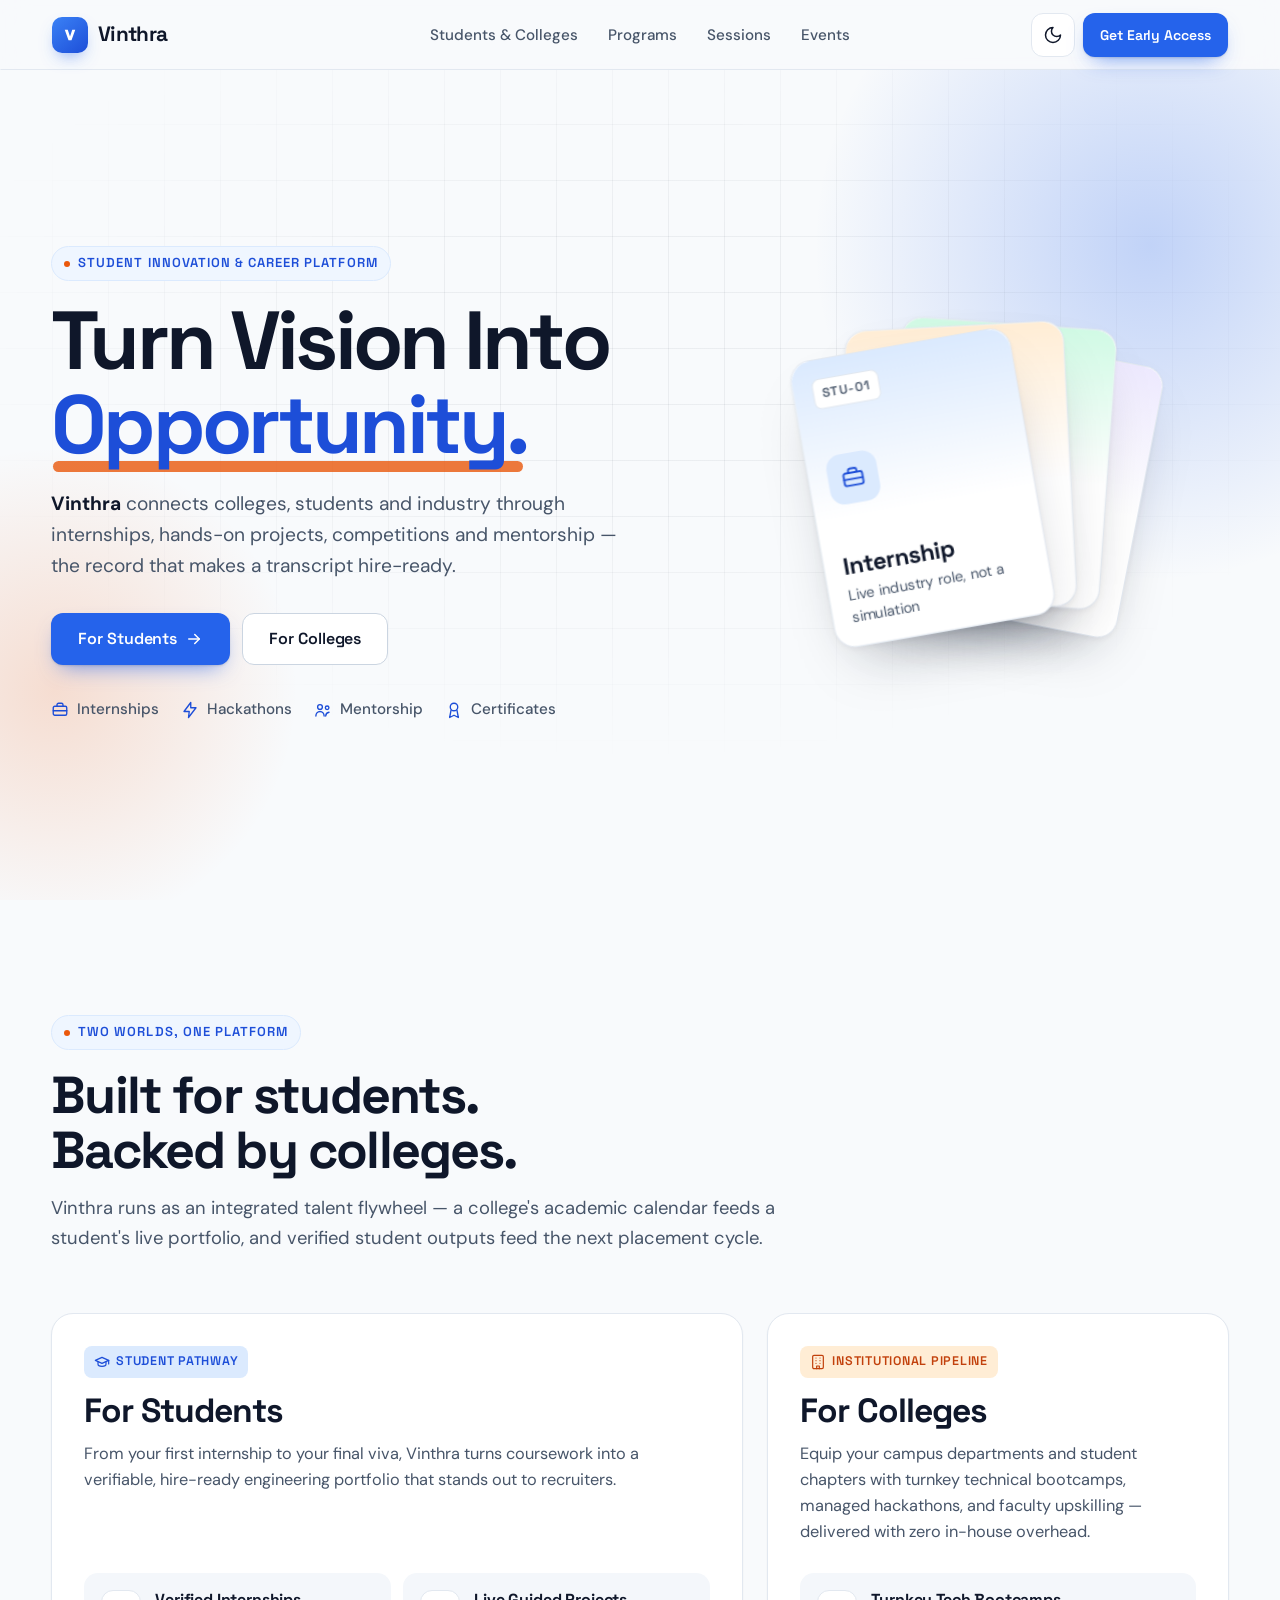
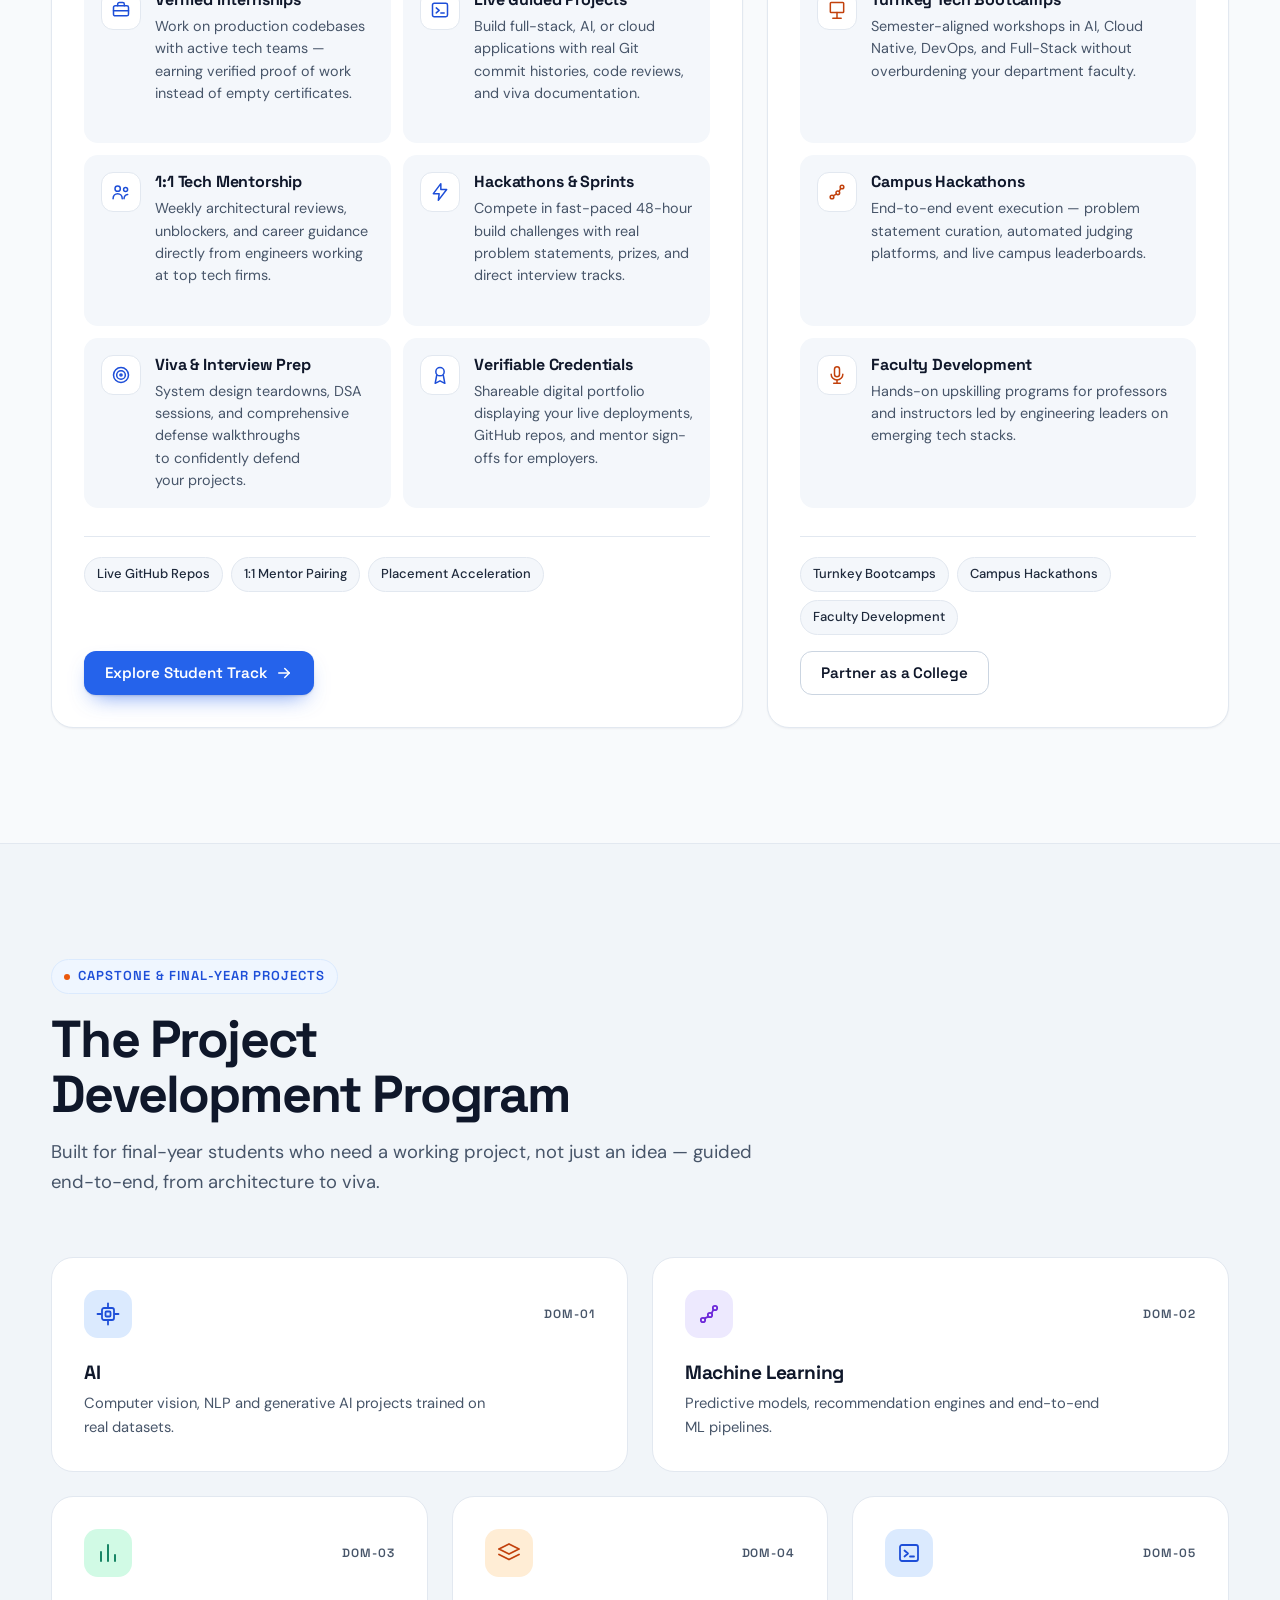
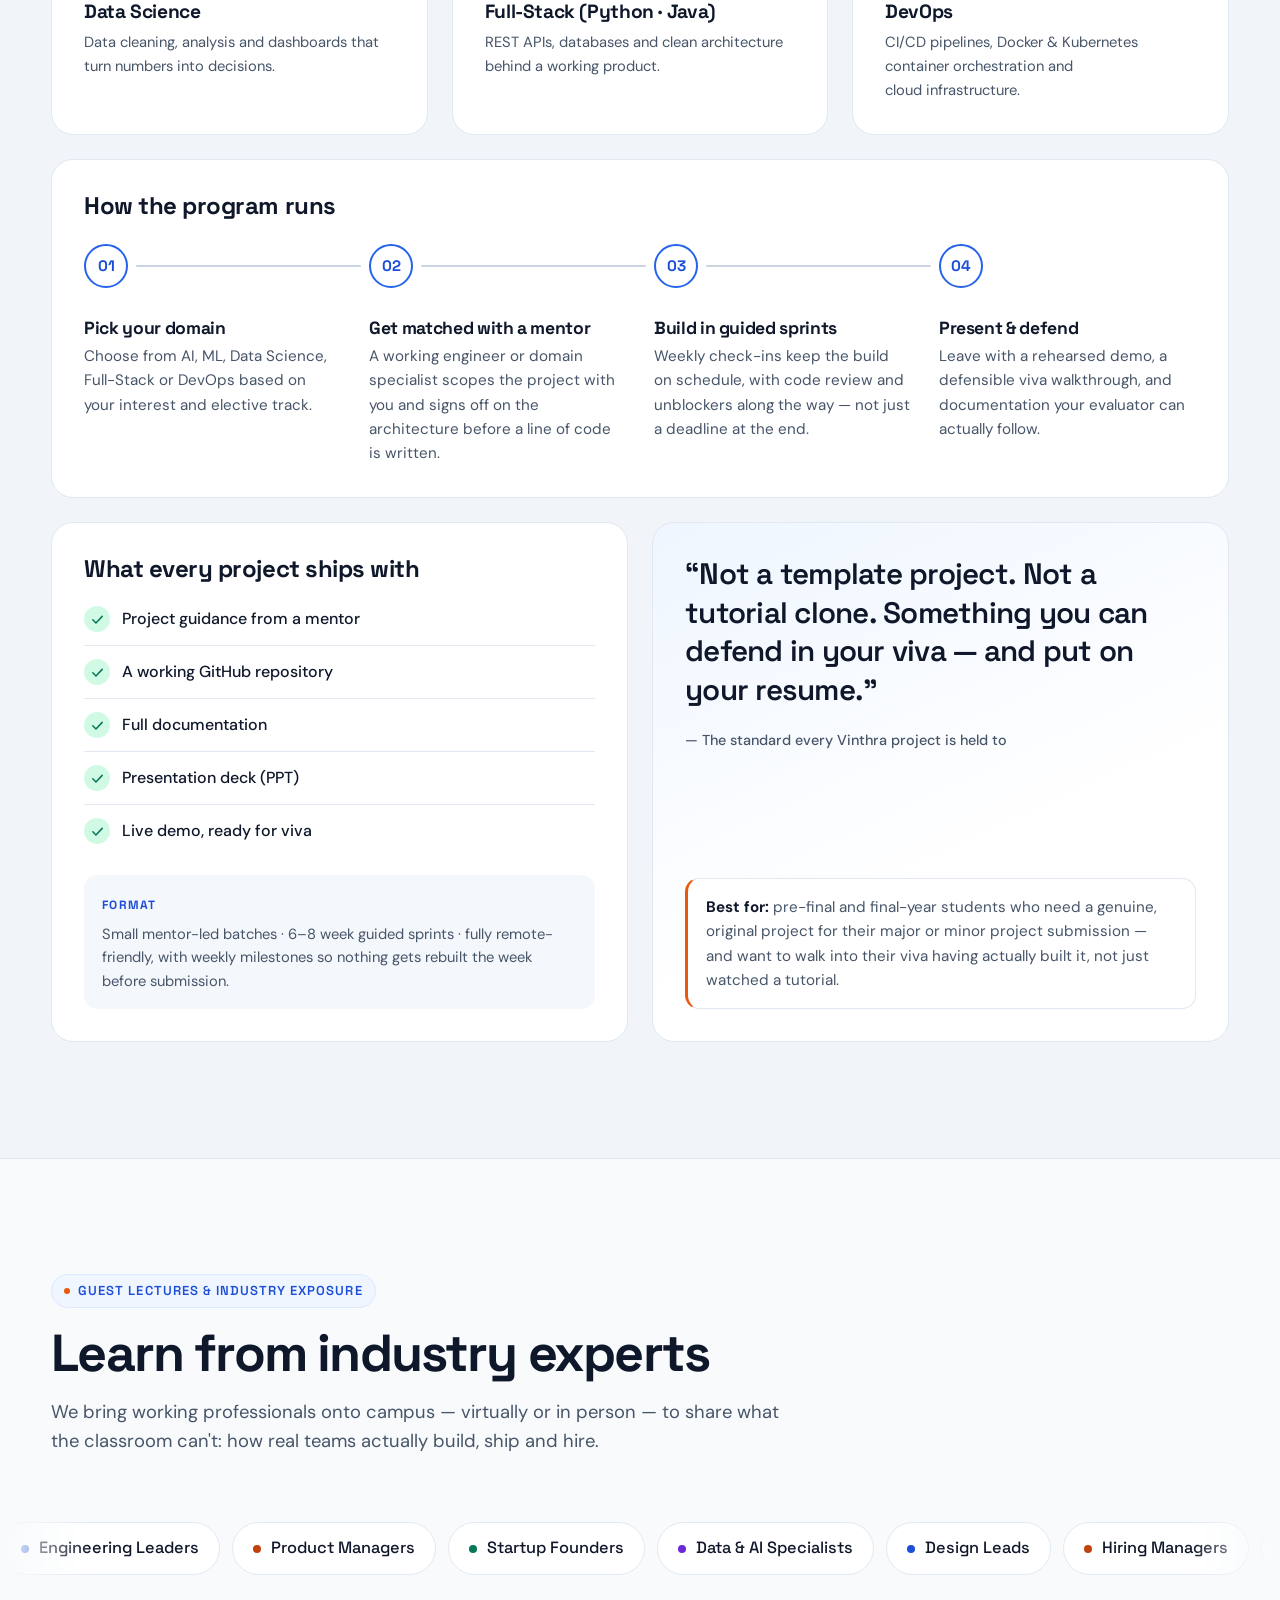
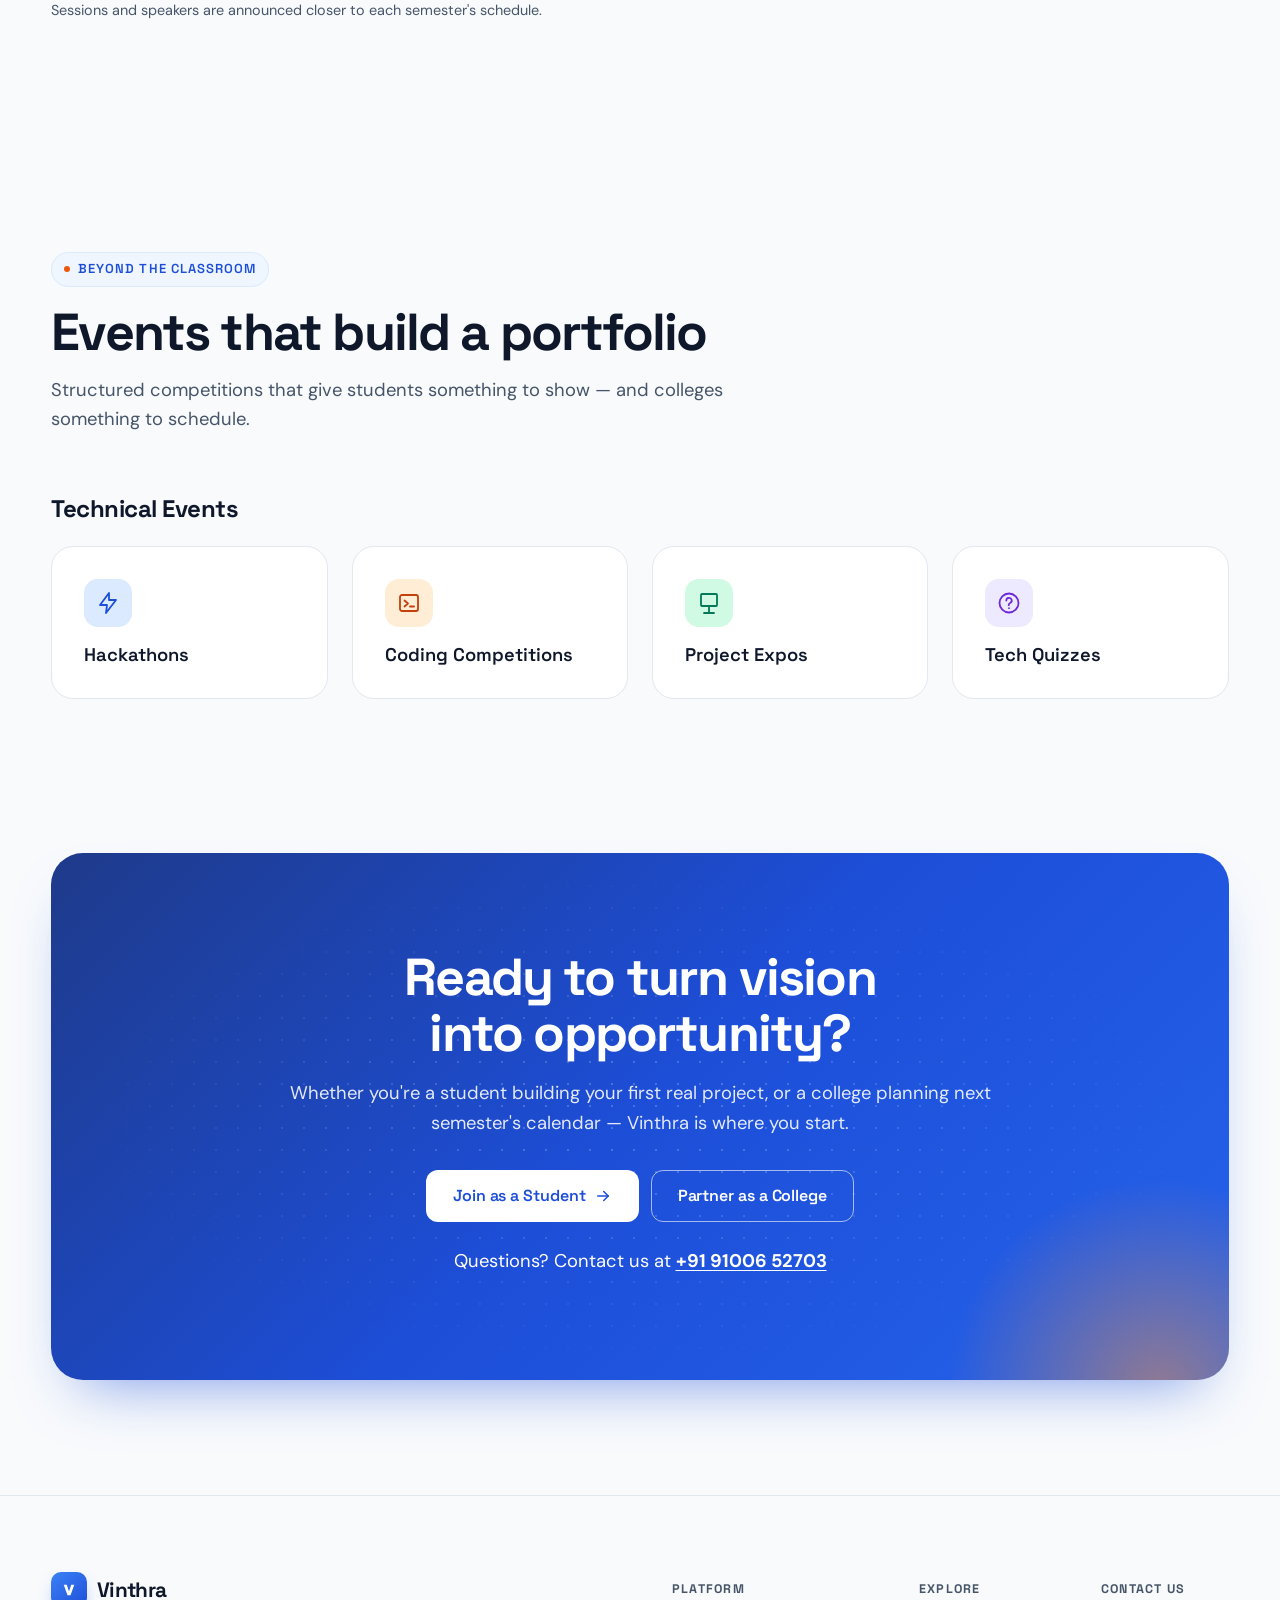
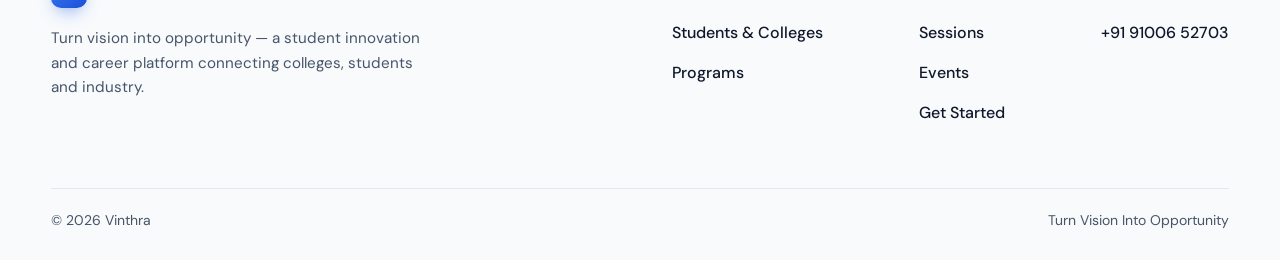
==== commit 6644010b: "Updated the ui" ====
--- a/index.html
+++ b/index.html
@@ -2,270 +2,263 @@
 <html lang="en">
 <head>
 <meta charset="UTF-8">
-<meta name="viewport" content="width=device-width, initial-scale=1.0">
+<meta name="viewport" content="width=device-width, initial-scale=1, viewport-fit=cover">
 <title>Vinthra — Turn Vision Into Opportunity</title>
 <meta name="description" content="Vinthra is a student innovation and career platform connecting colleges and students through internships, guided projects, competitions and mentorship.">
-<link rel="icon" href="data:image/svg+xml,<svg xmlns=%22http://www.w3.org/2000/svg%22 viewBox=%220 0 100 100%22><text y=%22.9em%22 font-size=%2290%22>🎓</text></svg>">
-<link rel="preconnect" href="https://fonts.googleapis.com">
-<link rel="preconnect" href="https://fonts.gstatic.com" crossorigin>
-<link rel="stylesheet" href="https://fonts.googleapis.com/css2?family=Fraunces:ital,opsz,wght@0,9..144,300;0,9..144,400;0,9..144,500;0,9..144,600;0,9..144,700;0,9..144,900;1,9..144,400;1,9..144,600&family=Manrope:wght@400;500;600;700;800&family=IBM+Plex+Mono:wght@400;500;600&display=swap">
+<meta name="referrer" content="no-referrer">
+<meta name="color-scheme" content="light dark">
+<meta name="theme-color" content="#0A0F1C">
+<link rel="icon" href="data:image/svg+xml,%3Csvg xmlns='http://www.w3.org/2000/svg' viewBox='0 0 64 64'%3E%3Crect width='64' height='64' rx='16' fill='%232563EB'/%3E%3Cpath d='M18 18h8l6 18 6-18h8L36 46h-8z' fill='%23fff'/%3E%3C/svg%3E">
+<!-- Fonts are self-hosted from /fonts: visitors' browsers never contact Google. -->
+<link rel="preload" href="fonts/space-grotesk-latin.woff2" as="font" type="font/woff2" crossorigin>
+<link rel="preload" href="fonts/dm-sans-latin.woff2" as="font" type="font/woff2" crossorigin>
+<script src="js/boot.js"></script>
 <link rel="stylesheet" href="css/style.css">
 </head>
 <body>
 
-<a id="top"></a>
-<svg style="position:absolute;width:0;height:0" aria-hidden="true">
+<svg class="icon-sprite" width="0" height="0" aria-hidden="true" focusable="false">
 <defs>
-<symbol id="i-briefcase" viewBox="0 0 24 24" fill="none" stroke-width="1.6" stroke-linecap="round" stroke-linejoin="round"><rect x="3" y="7" width="18" height="12" rx="2"/><path d="M8 7V5a2 2 0 0 1 2-2h4a2 2 0 0 1 2 2v2"/><line x1="3" y1="13" x2="21" y2="13"/></symbol>
-<symbol id="i-lightning" viewBox="0 0 24 24" fill="none" stroke-width="1.6" stroke-linecap="round" stroke-linejoin="round"><path d="M13 2 4 14h7l-1 8 10-13h-7z"/></symbol>
-<symbol id="i-people" viewBox="0 0 24 24" fill="none" stroke-width="1.6" stroke-linecap="round" stroke-linejoin="round"><circle cx="8" cy="8" r="3.2"/><path d="M2.5 20c0-3.4 2.5-6 5.5-6s5.5 2.6 5.5 6"/><circle cx="17.5" cy="9" r="2.4"/><path d="M15.6 20c.2-2.6 1.9-4.7 4.4-5"/></symbol>
-<symbol id="i-ribbon" viewBox="0 0 24 24" fill="none" stroke-width="1.6" stroke-linecap="round" stroke-linejoin="round"><circle cx="12" cy="8" r="5"/><path d="M8 12.6 6.2 22 12 19l5.8 3-1.8-9.4"/></symbol>
-<symbol id="i-chip" viewBox="0 0 24 24" fill="none" stroke-width="1.6" stroke-linecap="round" stroke-linejoin="round"><rect x="6" y="6" width="12" height="12" rx="2"/><line x1="12" y1="1.5" x2="12" y2="5"/><line x1="12" y1="19" x2="12" y2="22.5"/><line x1="1.5" y1="12" x2="5" y2="12"/><line x1="19" y1="12" x2="22.5" y2="12"/></symbol>
-<symbol id="i-nodes" viewBox="0 0 24 24" fill="none" stroke-width="1.6" stroke-linecap="round" stroke-linejoin="round"><circle cx="6" cy="18" r="2.2"/><circle cx="18" cy="6" r="2.2"/><circle cx="13" cy="13" r="2.2"/><line x1="7.6" y1="16.4" x2="11.4" y2="14.6"/><line x1="14.6" y1="11.4" x2="16.4" y2="7.6"/></symbol>
-<symbol id="i-bars" viewBox="0 0 24 24" fill="none" stroke-width="1.6" stroke-linecap="round" stroke-linejoin="round"><line x1="5" y1="20" x2="5" y2="11"/><line x1="12" y1="20" x2="12" y2="4"/><line x1="19" y1="20" x2="19" y2="14"/></symbol>
-<symbol id="i-layers" viewBox="0 0 24 24" fill="none" stroke-width="1.6" stroke-linecap="round" stroke-linejoin="round"><polyline points="2 8 12 3 22 8 12 13 2 8"/><polyline points="2 13.5 12 18.5 22 13.5"/></symbol>
-<symbol id="i-browser" viewBox="0 0 24 24" fill="none" stroke-width="1.6" stroke-linecap="round" stroke-linejoin="round"><rect x="3" y="4" width="18" height="16" rx="2"/><line x1="3" y1="9" x2="21" y2="9"/><circle cx="6.3" cy="6.5" r="0.6" fill="currentColor" stroke="none"/><circle cx="8.3" cy="6.5" r="0.6" fill="currentColor" stroke="none"/></symbol>
-<symbol id="i-wifi" viewBox="0 0 24 24" fill="none" stroke-width="1.6" stroke-linecap="round" stroke-linejoin="round"><path d="M4.5 12.5a11 11 0 0 1 15 0"/><path d="M7.8 16a6.6 6.6 0 0 1 8.4 0"/><circle cx="12" cy="19.3" r="1.1" fill="currentColor" stroke="none"/></symbol>
-<symbol id="i-check" viewBox="0 0 24 24" fill="none" stroke-width="2" stroke-linecap="round" stroke-linejoin="round"><polyline points="4 12.5 9.5 18 20 6"/></symbol>
-<symbol id="i-terminal" viewBox="0 0 24 24" fill="none" stroke-width="1.6" stroke-linecap="round" stroke-linejoin="round"><rect x="3" y="4" width="18" height="16" rx="2"/><polyline points="7.5 9.5 11 12.5 7.5 15.5"/><line x1="13" y1="15.5" x2="17" y2="15.5"/></symbol>
-<symbol id="i-phone" viewBox="0 0 24 24" fill="none" stroke-width="1.6" stroke-linecap="round" stroke-linejoin="round"><rect x="7" y="2" width="10" height="20" rx="2"/><line x1="10.5" y1="18" x2="13.5" y2="18"/></symbol>
-<symbol id="i-easel" viewBox="0 0 24 24" fill="none" stroke-width="1.6" stroke-linecap="round" stroke-linejoin="round"><rect x="4" y="3" width="16" height="12" rx="1"/><line x1="12" y1="15" x2="12" y2="22"/><line x1="7" y1="22" x2="17" y2="22"/><line x1="12" y1="18" x2="17" y2="15.5"/></symbol>
-<symbol id="i-question" viewBox="0 0 24 24" fill="none" stroke-width="1.6" stroke-linecap="round" stroke-linejoin="round"><circle cx="12" cy="12" r="9.5"/><path d="M9.3 9.5a2.7 2.7 0 1 1 3.8 2.5c-.9.4-1.4 1.1-1.4 2.2"/><circle cx="12" cy="17.2" r="0.6" fill="currentColor" stroke="none"/></symbol>
-<symbol id="i-doc" viewBox="0 0 24 24" fill="none" stroke-width="1.6" stroke-linecap="round" stroke-linejoin="round"><rect x="5" y="2" width="14" height="20" rx="1.5"/><line x1="8" y1="8" x2="16" y2="8"/><line x1="8" y1="12" x2="16" y2="12"/><line x1="8" y1="16" x2="13" y2="16"/></symbol>
-<symbol id="i-target" viewBox="0 0 24 24" fill="none" stroke-width="1.6" stroke-linecap="round" stroke-linejoin="round"><circle cx="12" cy="12" r="9"/><circle cx="12" cy="12" r="5.2"/><circle cx="12" cy="12" r="1.3" fill="currentColor" stroke="none"/></symbol>
-<symbol id="i-mic" viewBox="0 0 24 24" fill="none" stroke-width="1.6" stroke-linecap="round" stroke-linejoin="round"><rect x="9" y="2" width="6" height="12" rx="3"/><path d="M5 11a7 7 0 0 0 14 0"/><line x1="12" y1="18" x2="12" y2="22"/><line x1="8" y1="22" x2="16" y2="22"/></symbol>
-<symbol id="i-compass" viewBox="0 0 24 24" fill="none" stroke-width="1.6" stroke-linecap="round" stroke-linejoin="round"><circle cx="12" cy="12" r="9.5"/><path d="M15.5 8.5 13 13l-4.5 2.5L11 11z"/></symbol>
-<symbol id="i-sun" viewBox="0 0 24 24" fill="none" stroke="currentColor" stroke-width="1.8" stroke-linecap="round" stroke-linejoin="round"><circle cx="12" cy="12" r="4"/><path d="M12 2v2"/><path d="M12 20v2"/><path d="m4.93 4.93 1.41 1.41"/><path d="m17.66 17.66 1.41 1.41"/><path d="M2 12h2"/><path d="M20 12h2"/><path d="m6.34 17.66-1.41 1.41"/><path d="m19.07 4.93-1.41 1.41"/></symbol>
+<symbol id="i-briefcase" viewBox="0 0 24 24" fill="none" stroke="currentColor" stroke-width="1.8" stroke-linecap="round" stroke-linejoin="round"><rect x="3" y="7" width="18" height="12" rx="2"/><path d="M8 7V5a2 2 0 0 1 2-2h4a2 2 0 0 1 2 2v2"/><line x1="3" y1="13" x2="21" y2="13"/></symbol>
+<symbol id="i-lightning" viewBox="0 0 24 24" fill="none" stroke="currentColor" stroke-width="1.8" stroke-linecap="round" stroke-linejoin="round"><path d="M13 2 4 14h7l-1 8 10-13h-7z"/></symbol>
+<symbol id="i-people" viewBox="0 0 24 24" fill="none" stroke="currentColor" stroke-width="1.8" stroke-linecap="round" stroke-linejoin="round"><circle cx="8" cy="8" r="3.2"/><path d="M2.5 20c0-3.4 2.5-6 5.5-6s5.5 2.6 5.5 6"/><circle cx="17.5" cy="9" r="2.4"/><path d="M15.6 20c.2-2.6 1.9-4.7 4.4-5"/></symbol>
+<symbol id="i-ribbon" viewBox="0 0 24 24" fill="none" stroke="currentColor" stroke-width="1.8" stroke-linecap="round" stroke-linejoin="round"><circle cx="12" cy="8" r="5"/><path d="M8 12.6 6.2 22 12 19l5.8 3-1.8-9.4"/></symbol>
+<symbol id="i-chip" viewBox="0 0 24 24" fill="none" stroke="currentColor" stroke-width="1.8" stroke-linecap="round" stroke-linejoin="round"><rect x="6" y="6" width="12" height="12" rx="2"/><rect x="9.5" y="9.5" width="5" height="5" rx="1"/><line x1="12" y1="1.5" x2="12" y2="5"/><line x1="12" y1="19" x2="12" y2="22.5"/><line x1="1.5" y1="12" x2="5" y2="12"/><line x1="19" y1="12" x2="22.5" y2="12"/></symbol>
+<symbol id="i-nodes" viewBox="0 0 24 24" fill="none" stroke="currentColor" stroke-width="1.8" stroke-linecap="round" stroke-linejoin="round"><circle cx="6" cy="18" r="2.2"/><circle cx="18" cy="6" r="2.2"/><circle cx="13" cy="13" r="2.2"/><line x1="7.6" y1="16.4" x2="11.4" y2="14.6"/><line x1="14.6" y1="11.4" x2="16.4" y2="7.6"/></symbol>
+<symbol id="i-bars" viewBox="0 0 24 24" fill="none" stroke="currentColor" stroke-width="1.8" stroke-linecap="round" stroke-linejoin="round"><line x1="5" y1="20" x2="5" y2="11"/><line x1="12" y1="20" x2="12" y2="4"/><line x1="19" y1="20" x2="19" y2="14"/></symbol>
+<symbol id="i-layers" viewBox="0 0 24 24" fill="none" stroke="currentColor" stroke-width="1.8" stroke-linecap="round" stroke-linejoin="round"><polyline points="2 8 12 3 22 8 12 13 2 8"/><polyline points="2 13.5 12 18.5 22 13.5"/></symbol>
+<symbol id="i-terminal" viewBox="0 0 24 24" fill="none" stroke="currentColor" stroke-width="1.8" stroke-linecap="round" stroke-linejoin="round"><rect x="3" y="4" width="18" height="16" rx="2"/><polyline points="7.5 9.5 11 12.5 7.5 15.5"/><line x1="13" y1="15.5" x2="17" y2="15.5"/></symbol>
+<symbol id="i-easel" viewBox="0 0 24 24" fill="none" stroke="currentColor" stroke-width="1.8" stroke-linecap="round" stroke-linejoin="round"><rect x="4" y="3" width="16" height="12" rx="1"/><line x1="12" y1="15" x2="12" y2="22"/><line x1="7" y1="22" x2="17" y2="22"/></symbol>
+<symbol id="i-question" viewBox="0 0 24 24" fill="none" stroke="currentColor" stroke-width="1.8" stroke-linecap="round" stroke-linejoin="round"><circle cx="12" cy="12" r="9.5"/><path d="M9.3 9.5a2.7 2.7 0 1 1 3.8 2.5c-.9.4-1.4 1.1-1.4 2.2"/><line x1="12" y1="17.2" x2="12" y2="17.21"/></symbol>
+<symbol id="i-target" viewBox="0 0 24 24" fill="none" stroke="currentColor" stroke-width="1.8" stroke-linecap="round" stroke-linejoin="round"><circle cx="12" cy="12" r="9"/><circle cx="12" cy="12" r="5.2"/><circle cx="12" cy="12" r="1.3"/></symbol>
+<symbol id="i-mic" viewBox="0 0 24 24" fill="none" stroke="currentColor" stroke-width="1.8" stroke-linecap="round" stroke-linejoin="round"><rect x="9" y="2" width="6" height="12" rx="3"/><path d="M5 11a7 7 0 0 0 14 0"/><line x1="12" y1="18" x2="12" y2="22"/><line x1="8" y1="22" x2="16" y2="22"/></symbol>
+<symbol id="i-check" viewBox="0 0 24 24" fill="none" stroke="currentColor" stroke-width="2.4" stroke-linecap="round" stroke-linejoin="round"><polyline points="4.5 12.5 9.5 17.5 19.5 7"/></symbol>
+<symbol id="i-arrow" viewBox="0 0 24 24" fill="none" stroke="currentColor" stroke-width="2" stroke-linecap="round" stroke-linejoin="round"><line x1="5" y1="12" x2="19" y2="12"/><polyline points="13 6 19 12 13 18"/></symbol>
+<symbol id="i-cap" viewBox="0 0 24 24" fill="none" stroke="currentColor" stroke-width="1.8" stroke-linecap="round" stroke-linejoin="round"><path d="M2 9.5 12 5l10 4.5-10 4.5z"/><path d="M6 11.3v4.2c0 1.4 2.7 3 6 3s6-1.6 6-3v-4.2"/><line x1="22" y1="9.5" x2="22" y2="15"/></symbol>
+<symbol id="i-building" viewBox="0 0 24 24" fill="none" stroke="currentColor" stroke-width="1.8" stroke-linecap="round" stroke-linejoin="round"><rect x="4" y="2" width="16" height="20" rx="2"/><line x1="9" y1="6" x2="9" y2="6.01"/><line x1="15" y1="6" x2="15" y2="6.01"/><line x1="9" y1="10" x2="9" y2="10.01"/><line x1="15" y1="10" x2="15" y2="10.01"/><line x1="9" y1="14" x2="9" y2="14.01"/><line x1="15" y1="14" x2="15" y2="14.01"/><path d="M10 22v-4h4v4"/></symbol>
+<symbol id="i-sun" viewBox="0 0 24 24" fill="none" stroke="currentColor" stroke-width="1.8" stroke-linecap="round" stroke-linejoin="round"><circle cx="12" cy="12" r="4"/><path d="M12 2v2M12 20v2m-7.07-17.07 1.41 1.41m11.32 11.32 1.41 1.41M2 12h2m16 0h2M6.34 17.66l-1.41 1.41M19.07 4.93l-1.41 1.41"/></symbol>
 <symbol id="i-moon" viewBox="0 0 24 24" fill="none" stroke="currentColor" stroke-width="1.8" stroke-linecap="round" stroke-linejoin="round"><path d="M12 3a6 6 0 0 0 9 9 9 9 0 1 1-9-9Z"/></symbol>
-<symbol id="i-shield" viewBox="0 0 24 24" fill="none" stroke-width="1.6" stroke-linecap="round" stroke-linejoin="round"><path d="M12 22s8-4 8-10V5l-8-3-8 3v7c0 6 8 10 8 10z"/></symbol>
-<symbol id="i-building" viewBox="0 0 24 24" fill="none" stroke-width="1.6" stroke-linecap="round" stroke-linejoin="round"><rect x="4" y="2" width="16" height="20" rx="2"/><line x1="9" y1="6" x2="9" y2="6.01"/><line x1="15" y1="6" x2="15" y2="6.01"/><line x1="9" y1="10" x2="9" y2="10.01"/><line x1="15" y1="10" x2="15" y2="10.01"/><line x1="9" y1="14" x2="9" y2="14.01"/><line x1="15" y1="14" x2="15" y2="14.01"/><path d="M10 22v-4h4v4"/></symbol>
-<symbol id="i-chart" viewBox="0 0 24 24" fill="none" stroke-width="1.6" stroke-linecap="round" stroke-linejoin="round"><line x1="18" y1="20" x2="18" y2="10"/><line x1="12" y1="20" x2="12" y2="4"/><line x1="6" y1="20" x2="6" y2="14"/></symbol>
 </defs>
 </svg>
 
-<nav id="top-nav">
+<a class="skip-link" href="#main">Skip to content</a>
+
+<header class="site-nav" id="top-nav">
   <div class="nav-inner">
-    <a href="#top" class="brand">
-      <span class="brand-mark">V</span>
+    <a href="#top" class="brand" aria-label="Vinthra — back to top">
+      <span class="brand-mark" aria-hidden="true"><svg viewBox="0 0 64 64"><path d="M18 18h8l6 18 6-18h8L36 46h-8z"/></svg></span>
       <span class="brand-name">Vinthra</span>
     </a>
-    <button class="nav-toggle" id="nav-toggle" aria-label="Toggle menu" aria-expanded="false">
-      <span></span><span></span><span></span>
-    </button>
-    <ul class="nav-links" id="nav-links">
-      <li><a href="#students-colleges">Students &amp; Colleges</a></li>
-      <li><a href="#programs">Programs</a></li>
-      <li><a href="#sessions">Sessions</a></li>
-      <li><a href="#events">Events</a></li>
-    </ul>
-    <div class="nav-right">
-      <button type="button" class="theme-toggle compact-theme-toggle" id="theme-toggle" role="switch" aria-checked="false" aria-label="Toggle color theme" title="Toggle theme">
-        <span class="theme-icon icon-moon" aria-hidden="true"><svg><use href="#i-moon"/></svg></span>
-        <span class="theme-toggle-slider" aria-hidden="true"><span class="theme-toggle-knob"></span></span>
-        <span class="theme-icon icon-sun" aria-hidden="true"><svg><use href="#i-sun"/></svg></span>
+
+    <nav class="nav-links" id="nav-links" aria-label="Primary">
+      <ul>
+        <li><a href="#students-colleges">Students &amp; Colleges</a></li>
+        <li><a href="#programs">Programs</a></li>
+        <li><a href="#sessions">Sessions</a></li>
+        <li><a href="#events">Events</a></li>
+      </ul>
+      <a href="#cta" class="btn btn-primary nav-menu-cta">Get Early Access <svg aria-hidden="true"><use href="#i-arrow"/></svg></a>
+    </nav>
+
+    <div class="nav-actions">
+      <button type="button" class="icon-btn theme-toggle" id="theme-toggle" aria-label="Switch colour theme">
+        <svg class="icon-sun" aria-hidden="true"><use href="#i-sun"/></svg>
+        <svg class="icon-moon" aria-hidden="true"><use href="#i-moon"/></svg>
       </button>
-      <div class="nav-cta-wrap"><a href="#cta" class="btn btn-primary btn-sm">Get Early Access</a></div>
-    </div>
-  </div>
-</nav>
-
-<header class="hero">
+      <a href="#cta" class="btn btn-primary btn-sm nav-cta">Get Early Access</a>
+      <button type="button" class="icon-btn nav-toggle" id="nav-toggle" aria-label="Open menu" aria-expanded="false" aria-controls="nav-links">
+        <span class="bars" aria-hidden="true"><span></span><span></span><span></span></span>
+      </button>
+    </div>
+  </div>
+</header>
+
+<main id="main">
+
+<section class="hero" id="top">
+  <div class="hero-bg" aria-hidden="true"></div>
   <div class="wrap hero-grid">
     <div class="hero-copy">
-      <span class="eyebrow">Student Innovation &amp; Career Platform</span>
-      <h1>Turn Vision Into <em>Opportunity.</em></h1>
-      <p class="hero-sub"><strong class="brand-highlight">Vinthra</strong> connects colleges, students and industry through internships, hands-on projects, competitions and mentorship — the record that makes a transcript hire-ready.</p>
+      <p class="eyebrow"><span class="dot" aria-hidden="true"></span>Student Innovation &amp; Career Platform</p>
+      <h1>Turn Vision Into <span class="hl">Opportunity.</span></h1>
+      <p class="hero-sub"><strong>Vinthra</strong> connects colleges, students and industry through internships, hands-on projects, competitions and mentorship — the record that makes a transcript hire-ready.</p>
       <div class="hero-actions">
-        <a href="#students" class="btn btn-primary">For Students</a>
-        <a href="#colleges" class="btn btn-outline">For Colleges</a>
+        <a href="#students" class="btn btn-primary btn-lg">For Students <svg aria-hidden="true"><use href="#i-arrow"/></svg></a>
+        <a href="#colleges" class="btn btn-secondary btn-lg">For Colleges</a>
       </div>
-      <div class="hero-tags">
-        <span>Internships</span><span>Hackathons</span><span>Mentorship</span><span>Certificates</span>
-      </div>
-    </div>
+      <ul class="hero-tags" aria-label="What Vinthra offers">
+        <li><svg aria-hidden="true"><use href="#i-briefcase"/></svg>Internships</li>
+        <li><svg aria-hidden="true"><use href="#i-lightning"/></svg>Hackathons</li>
+        <li><svg aria-hidden="true"><use href="#i-people"/></svg>Mentorship</li>
+        <li><svg aria-hidden="true"><use href="#i-ribbon"/></svg>Certificates</li>
+      </ul>
+    </div>
+
+    <!-- 3D rotating model canvas removed as requested. To revert, uncomment the canvas line below:
+    <canvas id="hero-3d" class="hero-3d" aria-hidden="true"></canvas>
+    -->
     <div class="hero-visual">
-      <!-- 3D rotating model canvas removed as requested. To revert, uncomment the canvas line below:
-      <canvas id="hero-3d" class="hero-3d" aria-hidden="true"></canvas>
-      -->
-      <div class="deck" id="deck" aria-label="Interactive student cards: drag to move, tap to move back">
-        <article class="deck-card" style="--fan:rotate(-11deg) translate(-52px,14px) translateZ(72px); --delay:0s; z-index:4;">
-          <span class="stamp">STU-01</span>
-          <svg><use href="#i-briefcase"/></svg>
-          <div><h4>Internship</h4><p>Live industry role, not a simulation</p></div>
+      <div class="deck" id="deck" role="group" aria-label="Student pathway cards">
+        <article class="deck-card tone-blue">
+          <span class="deck-code">STU-01</span>
+          <span class="deck-icon" aria-hidden="true"><svg><use href="#i-briefcase"/></svg></span>
+          <div><h3>Internship</h3><p>Live industry role, not a simulation</p></div>
         </article>
-        <article class="deck-card" style="--fan:rotate(-3.5deg) translate(-16px,4px) translateZ(48px); --delay:1.4s; z-index:3;">
-          <span class="stamp">STU-02</span>
-          <svg><use href="#i-lightning"/></svg>
-          <div><h4>Hackathon</h4><p>Build, ship, pitch in 48 hours</p></div>
+        <article class="deck-card tone-orange">
+          <span class="deck-code">STU-02</span>
+          <span class="deck-icon" aria-hidden="true"><svg><use href="#i-lightning"/></svg></span>
+          <div><h3>Hackathon</h3><p>Build, ship, pitch in 48 hours</p></div>
         </article>
-        <article class="deck-card" style="--fan:rotate(4deg) translate(18px,-2px) translateZ(24px); --delay:0.7s; z-index:2;">
-          <span class="stamp">STU-03</span>
-          <svg><use href="#i-people"/></svg>
-          <div><h4>Mentorship</h4><p>1:1 guidance from working engineers</p></div>
+        <article class="deck-card tone-green">
+          <span class="deck-code">STU-03</span>
+          <span class="deck-icon" aria-hidden="true"><svg><use href="#i-people"/></svg></span>
+          <div><h3>Mentorship</h3><p>1:1 guidance from working engineers</p></div>
         </article>
-        <article class="deck-card" style="--fan:rotate(11.5deg) translate(54px,10px) translateZ(0px); --delay:2.1s; z-index:1;">
-          <span class="stamp">STU-04</span>
-          <svg><use href="#i-ribbon"/></svg>
-          <div><h4>Certificate</h4><p>Verified, shareable proof of work</p></div>
+        <article class="deck-card tone-violet">
+          <span class="deck-code">STU-04</span>
+          <span class="deck-icon" aria-hidden="true"><svg><use href="#i-ribbon"/></svg></span>
+          <div><h3>Certificate</h3><p>Verified, shareable proof of work</p></div>
         </article>
       </div>
     </div>
   </div>
-</header>
-
-<hr class="divider">
-
-<section class="section pillars-section" id="students-colleges">
-  <div class="ledger-bg"></div>
-  <div class="wrap" style="position:relative;z-index:1;">
-    <div class="section-head">
-      <span class="eyebrow">Two Worlds, One Platform</span>
+</section>
+
+<section class="section" id="students-colleges">
+  <div class="wrap">
+    <header class="section-head">
+      <p class="eyebrow"><span class="dot" aria-hidden="true"></span>Two Worlds, One Platform</p>
       <h2>Built for students. Backed by colleges.</h2>
       <p>Vinthra runs as an integrated talent flywheel — a college's academic calendar feeds a student's live portfolio, and verified student outputs feed the next placement cycle.</p>
-    </div>
+    </header>
+
     <div class="pillars">
-      <div class="pillar-card students reveal" id="students">
+      <article class="pillar pillar-students reveal" id="students">
         <div class="pillar-head">
-          <div class="pillar-head-left">
-            <span class="stamp">STU · STUDENT PATHWAY</span>
-            <h3>For Students</h3>
-          </div>
+          <span class="badge badge-primary"><svg aria-hidden="true"><use href="#i-cap"/></svg>Student Pathway</span>
+          <h3>For Students</h3>
           <p class="pillar-lead">From your first internship to your final viva, Vinthra turns coursework into a verifiable, hire-ready engineering portfolio that stands out to recruiters.</p>
         </div>
-        <div class="pillar-features">
-          <div class="p-feat">
-            <div class="p-feat-icon"><svg><use href="#i-briefcase"/></svg></div>
-            <div class="p-feat-content">
-              <h4>Verified Internships</h4>
-              <p>Work on production codebases with active tech teams — earning verified proof of work instead of empty certificates.</p>
-            </div>
-          </div>
-          <div class="p-feat">
-            <div class="p-feat-icon"><svg><use href="#i-terminal"/></svg></div>
-            <div class="p-feat-content">
-              <h4>Live Guided Projects</h4>
-              <p>Build full-stack, AI, or cloud applications with real Git commit histories, code reviews, and viva documentation.</p>
-            </div>
-          </div>
-          <div class="p-feat">
-            <div class="p-feat-icon"><svg><use href="#i-people"/></svg></div>
-            <div class="p-feat-content">
-              <h4>1:1 Tech Mentorship</h4>
-              <p>Weekly architectural reviews, unblockers, and career guidance directly from engineers working at top tech firms.</p>
-            </div>
-          </div>
-          <div class="p-feat">
-            <div class="p-feat-icon"><svg><use href="#i-lightning"/></svg></div>
-            <div class="p-feat-content">
-              <h4>Hackathons &amp; Sprints</h4>
-              <p>Compete in fast-paced 48-hour build challenges with real problem statements, prizes, and direct interview tracks.</p>
-            </div>
-          </div>
-          <div class="p-feat">
-            <div class="p-feat-icon"><svg><use href="#i-target"/></svg></div>
-            <div class="p-feat-content">
-              <h4>Viva &amp; Interview Prep</h4>
-              <p>System design teardowns, DSA sessions, and comprehensive defense walkthroughs to confidently defend your projects.</p>
-            </div>
-          </div>
-          <div class="p-feat">
-            <div class="p-feat-icon"><svg><use href="#i-ribbon"/></svg></div>
-            <div class="p-feat-content">
-              <h4>Verifiable Credentials</h4>
-              <p>Shareable digital portfolio displaying your live deployments, GitHub repos, and mentor sign-offs for employers.</p>
-            </div>
-          </div>
-        </div>
+        <ul class="feature-grid">
+          <li class="feature">
+            <span class="feature-icon" aria-hidden="true"><svg><use href="#i-briefcase"/></svg></span>
+            <div><h4>Verified Internships</h4><p>Work on production codebases with active tech teams — earning verified proof of work instead of empty certificates.</p></div>
+          </li>
+          <li class="feature">
+            <span class="feature-icon" aria-hidden="true"><svg><use href="#i-terminal"/></svg></span>
+            <div><h4>Live Guided Projects</h4><p>Build full-stack, AI, or cloud applications with real Git commit histories, code reviews, and viva documentation.</p></div>
+          </li>
+          <li class="feature">
+            <span class="feature-icon" aria-hidden="true"><svg><use href="#i-people"/></svg></span>
+            <div><h4>1:1 Tech Mentorship</h4><p>Weekly architectural reviews, unblockers, and career guidance directly from engineers working at top tech firms.</p></div>
+          </li>
+          <li class="feature">
+            <span class="feature-icon" aria-hidden="true"><svg><use href="#i-lightning"/></svg></span>
+            <div><h4>Hackathons &amp; Sprints</h4><p>Compete in fast-paced 48-hour build challenges with real problem statements, prizes, and direct interview tracks.</p></div>
+          </li>
+          <li class="feature">
+            <span class="feature-icon" aria-hidden="true"><svg><use href="#i-target"/></svg></span>
+            <div><h4>Viva &amp; Interview Prep</h4><p>System design teardowns, DSA sessions, and comprehensive defense walkthroughs to confidently defend your projects.</p></div>
+          </li>
+          <li class="feature">
+            <span class="feature-icon" aria-hidden="true"><svg><use href="#i-ribbon"/></svg></span>
+            <div><h4>Verifiable Credentials</h4><p>Shareable digital portfolio displaying your live deployments, GitHub repos, and mentor sign-offs for employers.</p></div>
+          </li>
+        </ul>
         <div class="pillar-foot">
-          <div class="chip-row">
-            <span class="chip">Live GitHub Repos</span>
-            <span class="chip">1:1 Mentor Pairing</span>
-            <span class="chip">Placement Acceleration</span>
-          </div>
-          <a href="#programs" class="btn btn-primary btn-sm">Explore Student Track</a>
-        </div>
-      </div>
-
-      <div class="pillar-card colleges reveal" id="colleges">
+          <ul class="chip-row" aria-label="Highlights">
+            <li class="chip">Live GitHub Repos</li>
+            <li class="chip">1:1 Mentor Pairing</li>
+            <li class="chip">Placement Acceleration</li>
+          </ul>
+          <a href="#programs" class="btn btn-primary">Explore Student Track <svg aria-hidden="true"><use href="#i-arrow"/></svg></a>
+        </div>
+      </article>
+
+      <article class="pillar pillar-colleges reveal" id="colleges">
         <div class="pillar-head">
-          <div class="pillar-head-left">
-            <span class="stamp">COL · INSTITUTIONAL PIPELINE</span>
-            <h3>For Colleges</h3>
-          </div>
+          <span class="badge badge-accent"><svg aria-hidden="true"><use href="#i-building"/></svg>Institutional Pipeline</span>
+          <h3>For Colleges</h3>
           <p class="pillar-lead">Equip your campus departments and student chapters with turnkey technical bootcamps, managed hackathons, and faculty upskilling — delivered with zero in-house overhead.</p>
         </div>
-        <div class="pillar-features">
-          <div class="p-feat">
-            <div class="p-feat-icon"><svg><use href="#i-easel"/></svg></div>
-            <div class="p-feat-content">
-              <h4>Turnkey Tech Bootcamps</h4>
-              <p>Semester-aligned workshops in AI, Cloud Native, DevOps, and Full-Stack without overburdening your department faculty.</p>
-            </div>
-          </div>
-          <div class="p-feat">
-            <div class="p-feat-icon"><svg><use href="#i-nodes"/></svg></div>
-            <div class="p-feat-content">
-              <h4>Campus Hackathons</h4>
-              <p>End-to-end event execution — problem statement curation, automated judging platforms, and live campus leaderboards.</p>
-            </div>
-          </div>
-          <div class="p-feat">
-            <div class="p-feat-icon"><svg><use href="#i-mic"/></svg></div>
-            <div class="p-feat-content">
-              <h4>Faculty Development</h4>
-              <p>Hands-on upskilling programs for professors and instructors led by engineering leaders on emerging tech stacks.</p>
-            </div>
-          </div>
-        </div>
+        <ul class="feature-grid">
+          <li class="feature">
+            <span class="feature-icon" aria-hidden="true"><svg><use href="#i-easel"/></svg></span>
+            <div><h4>Turnkey Tech Bootcamps</h4><p>Semester-aligned workshops in AI, Cloud Native, DevOps, and Full-Stack without overburdening your department faculty.</p></div>
+          </li>
+          <li class="feature">
+            <span class="feature-icon" aria-hidden="true"><svg><use href="#i-nodes"/></svg></span>
+            <div><h4>Campus Hackathons</h4><p>End-to-end event execution — problem statement curation, automated judging platforms, and live campus leaderboards.</p></div>
+          </li>
+          <li class="feature">
+            <span class="feature-icon" aria-hidden="true"><svg><use href="#i-mic"/></svg></span>
+            <div><h4>Faculty Development</h4><p>Hands-on upskilling programs for professors and instructors led by engineering leaders on emerging tech stacks.</p></div>
+          </li>
+        </ul>
         <div class="pillar-foot">
-          <div class="chip-row">
-            <span class="chip">Turnkey Bootcamps</span>
-            <span class="chip">Campus Hackathons</span>
-            <span class="chip">Faculty Development</span>
-          </div>
-          <a href="#cta" class="btn btn-outline btn-sm">Partner as a College</a>
-        </div>
-      </div>
-    </div>
-  </div>
-</section>
-
-<section class="section programs-section" id="programs">
-  <div class="wrap">
-    <div class="section-head">
-      <span class="eyebrow">Capstone &amp; Final-Year Projects</span>
+          <ul class="chip-row" aria-label="Highlights">
+            <li class="chip">Turnkey Bootcamps</li>
+            <li class="chip">Campus Hackathons</li>
+            <li class="chip">Faculty Development</li>
+          </ul>
+          <a href="#cta" class="btn btn-secondary">Partner as a College</a>
+        </div>
+      </article>
+    </div>
+  </div>
+</section>
+
+<section class="section section-band" id="programs">
+  <div class="wrap">
+    <header class="section-head">
+      <p class="eyebrow"><span class="dot" aria-hidden="true"></span>Capstone &amp; Final-Year Projects</p>
       <h2>The Project Development Program</h2>
       <p>Built for final-year students who need a working project, not just an idea — guided end-to-end, from architecture to viva.</p>
-    </div>
-
-    <div class="domain-grid" id="domain-grid">
-      <div class="domain-card tilt"><span class="dtag">DOM-01</span><svg><use href="#i-chip"/></svg><h4>AI</h4><p>Computer vision, NLP and generative AI projects trained on real datasets.</p></div>
-      <div class="domain-card tilt"><span class="dtag">DOM-02</span><svg><use href="#i-nodes"/></svg><h4>Machine Learning</h4><p>Predictive models, recommendation engines and end-to-end ML pipelines.</p></div>
-      <div class="domain-card tilt"><span class="dtag">DOM-03</span><svg><use href="#i-bars"/></svg><h4>Data Science</h4><p>Data cleaning, analysis and dashboards that turn numbers into decisions.</p></div>
-      <div class="domain-card tilt"><span class="dtag">DOM-04</span><svg><use href="#i-layers"/></svg><h4>Full-Stack (Python · Java)</h4><p>REST APIs, databases and clean architecture behind a working product.</p></div>
-      <div class="domain-card tilt"><span class="dtag">DOM-05</span><svg><use href="#i-terminal"/></svg><h4>DevOps</h4><p>CI/CD pipelines, Docker &amp; Kubernetes container orchestration and cloud infrastructure.</p></div>
-    </div>
-
-    <div class="how-it-works reveal">
-      <h3 class="how-heading">How the program runs</h3>
+    </header>
+
+    <ul class="domain-grid">
+      <li class="domain tone-blue reveal">
+        <div class="domain-top"><span class="domain-icon" aria-hidden="true"><svg><use href="#i-chip"/></svg></span><span class="domain-code">DOM-01</span></div>
+        <h3>AI</h3><p>Computer vision, NLP and generative AI projects trained on real datasets.</p>
+      </li>
+      <li class="domain tone-violet reveal">
+        <div class="domain-top"><span class="domain-icon" aria-hidden="true"><svg><use href="#i-nodes"/></svg></span><span class="domain-code">DOM-02</span></div>
+        <h3>Machine Learning</h3><p>Predictive models, recommendation engines and end-to-end ML pipelines.</p>
+      </li>
+      <li class="domain tone-green reveal">
+        <div class="domain-top"><span class="domain-icon" aria-hidden="true"><svg><use href="#i-bars"/></svg></span><span class="domain-code">DOM-03</span></div>
+        <h3>Data Science</h3><p>Data cleaning, analysis and dashboards that turn numbers into decisions.</p>
+      </li>
+      <li class="domain tone-orange reveal">
+        <div class="domain-top"><span class="domain-icon" aria-hidden="true"><svg><use href="#i-layers"/></svg></span><span class="domain-code">DOM-04</span></div>
+        <h3>Full-Stack (Python · Java)</h3><p>REST APIs, databases and clean architecture behind a working product.</p>
+      </li>
+      <li class="domain tone-blue reveal">
+        <div class="domain-top"><span class="domain-icon" aria-hidden="true"><svg><use href="#i-terminal"/></svg></span><span class="domain-code">DOM-05</span></div>
+        <h3>DevOps</h3><p>CI/CD pipelines, Docker &amp; Kubernetes container orchestration and cloud infrastructure.</p>
+      </li>
+    </ul>
+
+    <div class="process reveal">
+      <h3 class="subhead">How the program runs</h3>
       <ol class="steps">
         <li class="step">
-          <span class="step-num">01</span>
+          <span class="step-num" aria-hidden="true">01</span>
           <h4>Pick your domain</h4>
           <p>Choose from AI, ML, Data Science, Full-Stack or DevOps based on your interest and elective track.</p>
         </li>
         <li class="step">
-          <span class="step-num">02</span>
+          <span class="step-num" aria-hidden="true">02</span>
           <h4>Get matched with a mentor</h4>
           <p>A working engineer or domain specialist scopes the project with you and signs off on the architecture before a line of code is written.</p>
         </li>
         <li class="step">
-          <span class="step-num">03</span>
+          <span class="step-num" aria-hidden="true">03</span>
           <h4>Build in guided sprints</h4>
           <p>Weekly check-ins keep the build on schedule, with code review and unblockers along the way — not just a deadline at the end.</p>
         </li>
         <li class="step">
-          <span class="step-num">04</span>
+          <span class="step-num" aria-hidden="true">04</span>
           <h4>Present &amp; defend</h4>
           <p>Leave with a rehearsed demo, a defensible viva walkthrough, and documentation your evaluator can actually follow.</p>
         </li>
@@ -274,40 +267,54 @@
 
     <div class="program-lower">
       <div class="deliverables reveal">
-        <h3>What every project ships with</h3>
-        <ul class="dlist">
-          <li><svg><use href="#i-check"/></svg> Project guidance from a mentor</li>
-          <li><svg><use href="#i-check"/></svg> A working GitHub repository</li>
-          <li><svg><use href="#i-check"/></svg> Full documentation</li>
-          <li><svg><use href="#i-check"/></svg> Presentation deck (PPT)</li>
-          <li><svg><use href="#i-check"/></svg> Live demo, ready for viva</li>
+        <h3 class="subhead">What every project ships with</h3>
+        <ul class="check-list">
+          <li><span class="check" aria-hidden="true"><svg><use href="#i-check"/></svg></span>Project guidance from a mentor</li>
+          <li><span class="check" aria-hidden="true"><svg><use href="#i-check"/></svg></span>A working GitHub repository</li>
+          <li><span class="check" aria-hidden="true"><svg><use href="#i-check"/></svg></span>Full documentation</li>
+          <li><span class="check" aria-hidden="true"><svg><use href="#i-check"/></svg></span>Presentation deck (PPT)</li>
+          <li><span class="check" aria-hidden="true"><svg><use href="#i-check"/></svg></span>Live demo, ready for viva</li>
         </ul>
         <div class="format-note">
-          <span class="mono">FORMAT</span>
+          <span class="label">Format</span>
           <p>Small mentor-led batches · 6–8 week guided sprints · fully remote-friendly, with weekly milestones so nothing gets rebuilt the week before submission.</p>
         </div>
       </div>
-      <div class="program-note reveal">
-        <blockquote>"Not a template project. Not a tutorial clone. Something you can defend in your viva — and put on your resume."</blockquote>
-        <cite>— The standard every Vinthra project is held to</cite>
+      <figure class="quote-card reveal">
+        <blockquote>“Not a template project. Not a tutorial clone. Something you can defend in your viva — and put on your resume.”</blockquote>
+        <figcaption>— The standard every Vinthra project is held to</figcaption>
         <p class="who-for"><strong>Best for:</strong> pre-final and final-year students who need a genuine, original project for their major or minor project submission — and want to walk into their viva having actually built it, not just watched a tutorial.</p>
-      </div>
-    </div>
-  </div>
-</section>
-
-<section class="section" id="sessions" style="padding-bottom:64px;">
-  <div class="wrap">
-    <div class="section-head">
-      <span class="eyebrow">Guest Lectures &amp; Industry Exposure</span>
+      </figure>
+    </div>
+  </div>
+</section>
+
+<section class="section" id="sessions">
+  <div class="wrap">
+    <header class="section-head">
+      <p class="eyebrow"><span class="dot" aria-hidden="true"></span>Guest Lectures &amp; Industry Exposure</p>
       <h2>Learn from industry experts</h2>
       <p>We bring working professionals onto campus — virtually or in person — to share what the classroom can't: how real teams actually build, ship and hire.</p>
-    </div>
-  </div>
-  <div class="marquee-shell">
-    <div class="marquee" id="marquee">
-      <span class="org-badge">Engineering Leaders</span><span class="org-badge">Product Managers</span><span class="org-badge">Startup Founders</span><span class="org-badge">Data &amp; AI Specialists</span><span class="org-badge">Design Leads</span><span class="org-badge">Hiring Managers</span>
-      <span class="org-badge">Engineering Leaders</span><span class="org-badge">Product Managers</span><span class="org-badge">Startup Founders</span><span class="org-badge">Data &amp; AI Specialists</span><span class="org-badge">Design Leads</span><span class="org-badge">Hiring Managers</span>
+    </header>
+  </div>
+  <div class="marquee">
+    <div class="marquee-track">
+      <ul class="marquee-group" aria-label="Who speaks at Vinthra sessions">
+        <li class="speaker tone-blue">Engineering Leaders</li>
+        <li class="speaker tone-orange">Product Managers</li>
+        <li class="speaker tone-green">Startup Founders</li>
+        <li class="speaker tone-violet">Data &amp; AI Specialists</li>
+        <li class="speaker tone-blue">Design Leads</li>
+        <li class="speaker tone-orange">Hiring Managers</li>
+      </ul>
+      <ul class="marquee-group" aria-hidden="true">
+        <li class="speaker tone-blue">Engineering Leaders</li>
+        <li class="speaker tone-orange">Product Managers</li>
+        <li class="speaker tone-green">Startup Founders</li>
+        <li class="speaker tone-violet">Data &amp; AI Specialists</li>
+        <li class="speaker tone-blue">Design Leads</li>
+        <li class="speaker tone-orange">Hiring Managers</li>
+      </ul>
     </div>
   </div>
   <div class="wrap">
@@ -317,83 +324,83 @@
 
 <section class="section" id="events">
   <div class="wrap">
-    <div class="section-head">
-      <span class="eyebrow">Beyond the Classroom</span>
+    <header class="section-head">
+      <p class="eyebrow"><span class="dot" aria-hidden="true"></span>Beyond the Classroom</p>
       <h2>Events that build a portfolio</h2>
       <p>Structured competitions that give students something to show — and colleges something to schedule.</p>
-    </div>
-    <div class="events-grid">
-      <div class="events-col reveal">
-        <h3>Technical Events</h3>
-        <ul class="ledger-list">
-          <li><svg><use href="#i-lightning"/></svg> Hackathons</li>
-          <li><svg><use href="#i-terminal"/></svg> Coding Competitions</li>
-          <li><svg><use href="#i-easel"/></svg> Project Expos</li>
-          <li><svg><use href="#i-question"/></svg> Tech Quizzes</li>
-        </ul>
-      </div>
-      <!-- Career Prep removed as requested. To revert, uncomment:
-      <div class="events-col reveal">
-        <h3>Career Prep</h3>
-        <ul class="ledger-list">
-          <li><svg><use href="#i-doc"/></svg> Resume Workshops</li>
-          <li><svg><use href="#i-target"/></svg> Aptitude Contests</li>
-        </ul>
-      </div>
-      -->
-    </div>
-  </div>
-</section>
-
-<section class="section" id="cta" style="padding-top:24px;">
-  <div class="wrap">
-    <div class="final-cta reveal">
+    </header>
+    <h3 class="subhead">Technical Events</h3>
+    <ul class="event-grid">
+      <li class="event tone-blue reveal"><span class="event-icon" aria-hidden="true"><svg><use href="#i-lightning"/></svg></span>Hackathons</li>
+      <li class="event tone-orange reveal"><span class="event-icon" aria-hidden="true"><svg><use href="#i-terminal"/></svg></span>Coding Competitions</li>
+      <li class="event tone-green reveal"><span class="event-icon" aria-hidden="true"><svg><use href="#i-easel"/></svg></span>Project Expos</li>
+      <li class="event tone-violet reveal"><span class="event-icon" aria-hidden="true"><svg><use href="#i-question"/></svg></span>Tech Quizzes</li>
+    </ul>
+    <!-- Career Prep removed as requested. To revert, add these two items back as events:
+         Resume Workshops, Aptitude Contests -->
+  </div>
+</section>
+
+<section class="section section-cta" id="cta">
+  <div class="wrap">
+    <div class="cta-panel reveal">
       <h2>Ready to turn vision into opportunity?</h2>
       <p>Whether you're a student building your first real project, or a college planning next semester's calendar — Vinthra is where you start.</p>
-      <div class="final-actions">
-        <a href="#top" class="btn btn-primary">Join as a Student</a>
-        <a href="#top" class="btn btn-outline">Partner as a College</a>
+      <div class="cta-actions">
+        <a href="#top" class="btn btn-light btn-lg">Join as a Student <svg aria-hidden="true"><use href="#i-arrow"/></svg></a>
+        <a href="#top" class="btn btn-ghost-light btn-lg">Partner as a College</a>
       </div>
-    </div>
-  </div>
-</section>
-
-<footer>
+      <p class="cta-contact">Questions? Contact us at <a href="tel:+919100652703">+91 91006 52703</a></p>
+    </div>
+  </div>
+</section>
+
+</main>
+
+<footer class="site-footer">
   <div class="wrap">
     <div class="foot-grid">
       <div class="foot-brand">
-        <a href="#top" class="brand"><span class="brand-mark">V</span><span class="brand-name">Vinthra</span></a>
+        <a href="#top" class="brand" aria-label="Vinthra — back to top">
+          <span class="brand-mark" aria-hidden="true"><svg viewBox="0 0 64 64"><path d="M18 18h8l6 18 6-18h8L36 46h-8z"/></svg></span>
+          <span class="brand-name">Vinthra</span>
+        </a>
         <p>Turn vision into opportunity — a student innovation and career platform connecting colleges, students and industry.</p>
       </div>
-      <div class="foot-links">
+      <nav class="foot-links" aria-label="Footer">
         <div>
-          <h5>Platform</h5>
+          <p class="foot-title">Platform</p>
           <ul>
             <li><a href="#students-colleges">Students &amp; Colleges</a></li>
             <li><a href="#programs">Programs</a></li>
           </ul>
         </div>
         <div>
-          <h5>Explore</h5>
+          <p class="foot-title">Explore</p>
           <ul>
             <li><a href="#sessions">Sessions</a></li>
             <li><a href="#events">Events</a></li>
             <li><a href="#cta">Get Started</a></li>
           </ul>
         </div>
-      </div>
+        <div>
+          <p class="foot-title">Contact us</p>
+          <ul>
+            <li><a href="tel:+919100652703">+91 91006 52703</a></li>
+          </ul>
+        </div>
+      </nav>
     </div>
     <div class="foot-bottom">
       <span>© 2026 Vinthra</span>
-      <span class="mono">Turn Vision Into Opportunity</span>
+      <span>Turn Vision Into Opportunity</span>
     </div>
   </div>
 </footer>
 
-<!-- 3D model scripts removed as requested. To revert, uncomment the two lines below:
-<script src="https://cdn.jsdelivr.net/npm/three@0.128.0/build/three.min.js"></script>
-<script src="js/hero-3d.js"></script>
--->
+<!-- 3D model scripts removed as requested. To revert: download three.js r128 (three.min.js) into js/,
+     then add <script src="js/three.min.js"></script> and <script src="js/hero-3d.js"></script> here.
+     Self-host it — loading it from a CDN would send visitors' IP addresses to that CDN (and the CSP blocks it). -->
 <script src="js/main.js"></script>
 </body>
 </html>
--- a/css/style.css
+++ b/css/style.css
@@ -1,679 +1,754 @@
-/* ---------- BRAND PALETTES ----------
-   1. builder — "Builder & Hackathon"     (dark, tech-forward)
-   2. career  — "Career Accelerator"      (light, professional)
-   Default is "builder"; toggle between the two via [data-palette] on <html>.
-   (3rd palette "campus" removed as requested. Uncomment below to restore.) */
+/* =====================================================================
+   Vinthra — styles
+   Direction (ui-ux-pro-max design system): Swiss-minimal layout with
+   bento-style card grids · trust blue + orange accent · light & dark.
+   Type: Space Grotesk (display) + DM Sans (body), self-hosted.
+   Screen-aware: <html data-screen="xs|sm|md|lg|xl|xxl" data-input="mouse|touch">
+   is set before first paint (see <head>); layout also uses media queries
+   so it still works without JavaScript.
+   Alignment: everything sits on one page column (.wrap), including the floating
+   nav. Cards share --gap and --card-pad, and cards side by side share their rows
+   through subgrid, so their titles, text and footers stay on the same lines.
+   ===================================================================== */
+
+/* ---------- Fonts: served from /fonts — no requests to Google ---------- */
+@font-face{
+  font-family:'Space Grotesk'; font-style:normal; font-weight:400 700; font-display:swap;
+  src:url(../fonts/space-grotesk-latin.woff2) format('woff2');
+  unicode-range:U+0000-00FF, U+0131, U+0152-0153, U+02BB-02BC, U+02C6, U+02DA, U+02DC, U+0304, U+0308, U+0329, U+2000-206F, U+20AC, U+2122, U+2191, U+2193, U+2212, U+2215, U+FEFF, U+FFFD;
+}
+@font-face{
+  font-family:'Space Grotesk'; font-style:normal; font-weight:400 700; font-display:swap;
+  src:url(../fonts/space-grotesk-latin-ext.woff2) format('woff2');
+  unicode-range:U+0100-02BA, U+02BD-02C5, U+02C7-02CC, U+02CE-02D7, U+02DD-02FF, U+0304, U+0308, U+0329, U+1D00-1DBF, U+1E00-1E9F, U+1EF2-1EFF, U+2020, U+20A0-20AB, U+20AD-20C4, U+2113, U+2C60-2C7F, U+A720-A7FF;
+}
+@font-face{
+  font-family:'DM Sans'; font-style:normal; font-weight:400 700; font-display:swap;
+  src:url(../fonts/dm-sans-latin.woff2) format('woff2');
+  unicode-range:U+0000-00FF, U+0131, U+0152-0153, U+02BB-02BC, U+02C6, U+02DA, U+02DC, U+0304, U+0308, U+0329, U+2000-206F, U+20AC, U+2122, U+2191, U+2193, U+2212, U+2215, U+FEFF, U+FFFD;
+}
+@font-face{
+  font-family:'DM Sans'; font-style:normal; font-weight:400 700; font-display:swap;
+  src:url(../fonts/dm-sans-latin-ext.woff2) format('woff2');
+  unicode-range:U+0100-02BA, U+02BD-02C5, U+02C7-02CC, U+02CE-02D7, U+02DD-02FF, U+0304, U+0308, U+0329, U+1D00-1DBF, U+1E00-1E9F, U+1EF2-1EFF, U+2020, U+20A0-20AB, U+20AD-20C4, U+2113, U+2C60-2C7F, U+A720-A7FF;
+}
+
+/* ---------- Design tokens ---------- */
+:root{
+  --font-display:'Space Grotesk', ui-sans-serif, system-ui, -apple-system, 'Segoe UI', Roboto, sans-serif;
+  --font-body:'DM Sans', ui-sans-serif, system-ui, -apple-system, 'Segoe UI', Roboto, sans-serif;
+
+  /* Content fills the screen width; only this side gap (shared with the nav) is left empty.
+     16px on small phones → ~4vw → 72px on very wide screens. */
+  --gutter:clamp(16px, 4vw, 72px);
+  --content:100vw; /* no fixed cap: content always spans the screen, lined up with the nav */
+  --gap:clamp(12px, 2vw, 24px);        /* between cards, the same in every grid */
+  --card-pad:clamp(18px, 2.6vw, 32px); /* inside cards, so text in stacked cards shares one left edge */
+  --nav-h:68px;
+  --radius-sm:10px;
+  --radius:14px;
+  --radius-lg:22px;
+  --ease:cubic-bezier(.2, .8, .2, 1);
+  --dur:200ms;
+}
+
+/* Light theme */
 :root,
-:root[data-palette="builder"]{
-  --bg:#0F172A;
-  --bg-raised:#16213A;
-  --bg-card:#1B2740;
+[data-theme="light"]{
+  color-scheme:light;
+  --bg:#F8FAFC;
+  --band:#F1F5F9;
+  --surface:#FFFFFF;
+  --surface-2:#F4F7FB;
+  --text:#0F172A;
+  --text-body:#1E293B;
+  --text-muted:#475569;
+  --border:#E2E8F0;
+  --border-strong:#CBD5E1;
+
+  --primary:#2563EB;          /* white text on it: 5.2:1 */
+  --primary-hover:#1D4ED8;
+  --on-primary:#FFFFFF;
+  --primary-text:#1D4ED8;     /* blue text on light surfaces: 6.7:1 */
+  --primary-soft:#DBEAFE;
+  --primary-softer:#EFF6FF;
+
+  --accent:#EA580C;
+  --accent-text:#C2410C;
+  --accent-soft:#FFEDD5;
+  --green:#047857;
+  --green-soft:#D1FAE5;
+  --violet:#6D28D9;
+  --violet-soft:#EDE9FE;
+
+  --shadow-sm:0 1px 2px rgba(15,23,42,.05);
+  --shadow:0 1px 2px rgba(15,23,42,.04), 0 14px 34px -18px rgba(15,23,42,.22);
+  --shadow-lg:0 2px 6px rgba(15,23,42,.05), 0 28px 60px -26px rgba(15,23,42,.34);
+  --grid-line:rgba(15,23,42,.055);
+  --nav-bg:rgba(248,250,252,.84);
+}
+
+/* Dark theme */
+[data-theme="dark"]{
+  color-scheme:dark;
+  --bg:#0A0F1C;
+  --band:#0D1424;
+  --surface:#111A2E;
+  --surface-2:#16213A;
   --text:#F8FAFC;
-  --text-muted:#94A3B8;
-  --accent:#6366F1;
-  --accent-soft:#232A5C;
-  --accent-2:#10B981;
-  --accent-2-soft:#123328;
-  --rule:#28324A;
-  --accent-contrast:#F8FAFC;
-  --shadow-ink: 0 0 0;
-  --card-shine-border: rgba(99, 102, 241, 0.72);
-  --card-shine-border-bright: #A5B4FC;
-  --card-shine-box-shadow: 0 0 20px -2px rgba(99, 102, 241, 0.52), 0 0 38px -6px rgba(16, 185, 129, 0.35);
-  --card-shine-box-shadow-hover: 0 0 30px 1px rgba(129, 140, 248, 0.8), 0 0 50px -4px rgba(16, 185, 129, 0.5);
-}
-:root[data-palette="career"]{
-  --bg:#F8FAFD;
-  --bg-raised:#EEF2F7;
-  --bg-card:#FFFFFF;
-  --text:#0A2540;
-  --text-muted:#5A7183;
-  --accent:#FF6B35;
-  --accent-soft:#FFE4D6;
-  --accent-2:#0284C7;
-  --accent-2-soft:#DAF0FC;
-  --rule:#DCE5EC;
-  --accent-contrast:#0A2540;
-  --shadow-ink: 10 37 64;
-  --card-shine-border: rgba(255, 107, 53, 0.72);
-  --card-shine-border-bright: #FF9E79;
-  --card-shine-box-shadow: 0 0 20px -2px rgba(255, 107, 53, 0.45), 0 0 34px -6px rgba(2, 132, 199, 0.28);
-  --card-shine-box-shadow-hover: 0 0 30px 1px rgba(255, 107, 53, 0.75), 0 0 48px -4px rgba(2, 132, 199, 0.45);
-}
-
-/* 3rd palette (campus) removed as requested. To revert, uncomment:
-:root[data-palette="campus"]{
-  --bg:#FCFCFD;
-  --bg-raised:#F1F1F4;
-  --bg-card:#FFFFFF;
-  --text:#18181B;
-  --text-muted:#5C5C63;
-  --accent:#7C3AED;
-  --accent-soft:#EDE1FD;
-  --accent-2:#06B6D4;
-  --accent-2-soft:#D8F5FA;
-  --rule:#E4E4E7;
-  --accent-contrast:#FFFFFF;
-  --shadow-ink: 24 24 27;
-}
-*/
-
-*{box-sizing:border-box;}
-html{scroll-behavior:smooth;}
-[id]{scroll-margin-top:104px;}
+  --text-body:#CBD5E1;
+  --text-muted:#94A3B8;       /* on surface: 6.7:1 */
+  --border:#1F2A44;
+  --border-strong:#2E3C5E;
+
+  --primary:#2563EB;
+  --primary-hover:#1D4ED8;
+  --on-primary:#FFFFFF;
+  --primary-text:#60A5FA;
+  --primary-soft:rgba(59,130,246,.16);
+  --primary-softer:rgba(59,130,246,.08);
+
+  --accent:#FB923C;
+  --accent-text:#FDBA74;
+  --accent-soft:rgba(251,146,60,.15);
+  --green:#34D399;
+  --green-soft:rgba(52,211,153,.14);
+  --violet:#A78BFA;
+  --violet-soft:rgba(167,139,250,.16);
+
+  --shadow-sm:0 1px 2px rgba(0,0,0,.35);
+  --shadow:0 1px 2px rgba(0,0,0,.35), 0 18px 40px -22px rgba(0,0,0,.7);
+  --shadow-lg:0 2px 6px rgba(0,0,0,.35), 0 32px 70px -30px rgba(0,0,0,.85);
+  --grid-line:rgba(148,163,184,.07);
+  --nav-bg:rgba(10,15,28,.8);
+}
+
+/* Colour tones shared by icons and cards */
+.tone-blue  {--tone:var(--primary-text); --tone-soft:var(--primary-soft);}
+.tone-orange{--tone:var(--accent-text);  --tone-soft:var(--accent-soft);}
+.tone-green {--tone:var(--green);        --tone-soft:var(--green-soft);}
+.tone-violet{--tone:var(--violet);       --tone-soft:var(--violet-soft);}
+
+/* ---------- Screen-size scaling ---------- */
+@media (min-width:1440px){ :root{--nav-h:72px;} html{font-size:106.25%;} }  /* 17px */
+@media (min-width:1920px){ html{font-size:112.5%;} }                         /* 18px */
+@media (min-width:2400px){ html{font-size:125%;} }                           /* 20px on 1440p/4K monitors */
+@media (max-height:520px) and (orientation:landscape){ :root{--nav-h:60px;} }
+
+/* ---------- Base ---------- */
+*,*::before,*::after{box-sizing:border-box;}
+html{
+  -webkit-text-size-adjust:100%; text-size-adjust:100%;
+  scroll-behavior:smooth; scroll-padding-top:calc(var(--nav-h) + 12px);
+}
 body{
-  margin:0;
-  background:var(--bg);
-  color:var(--text);
-  font-family:'Manrope',ui-sans-serif,system-ui,-apple-system,sans-serif;
-  -webkit-font-smoothing:antialiased;
+  margin:0; min-height:100vh;
+  background:var(--bg); color:var(--text-body);
+  font-family:var(--font-body); font-size:1rem; line-height:1.6;
+  -webkit-font-smoothing:antialiased; -moz-osx-font-smoothing:grayscale;
   overflow-x:hidden;
-}
+  transition:background-color .3s ease, color .3s ease;
+}
+h1,h2,h3,h4{font-family:var(--font-display); color:var(--text); margin:0; font-weight:700; line-height:1.15; letter-spacing:-0.02em; text-wrap:balance;}
+p{margin:0; text-wrap:pretty;}
+ul,ol{margin:0; padding:0; list-style:none;}
+a{color:inherit; text-decoration:none;}
+button{font:inherit; color:inherit;}
+svg{width:1em; height:1em; flex:none;}
+img,svg,video{max-width:100%;}
+:focus-visible{outline:2px solid var(--primary-text); outline-offset:3px; border-radius:8px;}
+
+.skip-link{
+  position:absolute; left:12px; top:-120px; z-index:300;
+  background:var(--primary); color:var(--on-primary); font-weight:600;
+  padding:12px 18px; border-radius:var(--radius-sm);
+}
+.skip-link:focus{top:12px;}
+
+.wrap{
+  width:100%; max-width:calc(var(--content) + 2 * var(--gutter)); margin-inline:auto;
+  padding-left:max(var(--gutter), env(safe-area-inset-left));
+  padding-right:max(var(--gutter), env(safe-area-inset-right));
+}
+
 @media (prefers-reduced-motion: reduce){
-  *{animation-duration:0.001ms !important; animation-iteration-count:1 !important; transition-duration:0.001ms !important; scroll-behavior:auto !important;}
-}
-
-h1,h2,h3{font-family:'Fraunces',ui-serif,Georgia,serif; font-weight:600; text-wrap:balance; margin:0; letter-spacing:-0.01em;}
-p{margin:0; line-height:1.65;}
-a{color:inherit;}
-.mono{font-family:'IBM Plex Mono',ui-monospace,'SFMono-Regular',monospace;}
-
-.wrap{max-width:1180px; margin:0 auto; padding:0 28px;}
-section{position:relative;}
-
-/* ledger grid backdrop */
-.ledger-bg{
-  position:absolute; inset:0; pointer-events:none; z-index:0;
-  background-image: repeating-linear-gradient(to bottom, transparent 0 38px, var(--rule) 38px 39px);
-  -webkit-mask-image: linear-gradient(to bottom, transparent, black 8%, black 92%, transparent);
-          mask-image: linear-gradient(to bottom, transparent, black 8%, black 92%, transparent);
-  opacity:0.5;
-}
-
+  html{scroll-behavior:auto;}
+  *,*::before,*::after{animation-duration:.001ms !important; animation-iteration-count:1 !important; transition-duration:.001ms !important;}
+}
+
+/* ---------- Shared bits ---------- */
 .eyebrow{
-  display:inline-flex; align-items:center; gap:8px;
-  font-family:'IBM Plex Mono',monospace; font-size:12.5px; letter-spacing:0.14em; text-transform:uppercase;
-  color:var(--accent-2); font-weight:500; margin-bottom:16px;
-}
-.eyebrow::before{content:""; width:16px; height:1.5px; background:var(--accent-2); display:inline-block;}
-
-.stamp{
-  font-family:'IBM Plex Mono',monospace; font-size:11px; letter-spacing:0.08em;
-  border:1.4px dashed currentColor; border-radius:3px; padding:3px 8px;
-  display:inline-block; transform:rotate(-3deg);
-}
-
-/* ---------- NAV: fixed full-width on load, floating pill on scroll ---------- */
-body{padding-top:74px;}
-#top-nav{
+  display:inline-flex; align-items:center; gap:8px; margin-bottom:18px;
+  font-family:var(--font-display); font-size:.8125rem; font-weight:600; letter-spacing:.08em; text-transform:uppercase;
+  color:var(--primary-text); background:var(--primary-softer); border:1px solid var(--primary-soft);
+  padding:6px 12px; border-radius:999px;
+}
+.eyebrow .dot{width:6px; height:6px; border-radius:50%; background:var(--accent);}
+
+.section{position:relative; padding:clamp(72px, 9vw, 128px) 0;}
+.section-band{background:var(--band); border-block:1px solid var(--border);}
+.section-head{max-width:740px; margin-bottom:clamp(36px, 5vw, 60px);}
+@media (min-width:1440px){ .section-head{max-width:900px;} }
+.section-head h2{font-size:clamp(2rem, 1.35rem + 2.6vw, 3.25rem); line-height:1.06; letter-spacing:-0.035em;}
+.section-head p:not(.eyebrow){margin-top:16px; max-width:62ch; color:var(--text-muted); font-size:clamp(1.02rem, .98rem + .25vw, 1.15rem);}
+.subhead{font-size:clamp(1.25rem, 1.1rem + .6vw, 1.5rem); letter-spacing:-0.02em; margin-bottom:24px;}
+.label{font-family:var(--font-display); font-size:.75rem; font-weight:700; letter-spacing:.1em; text-transform:uppercase; color:var(--primary-text);}
+
+/* ---------- Buttons ---------- */
+.btn{
+  display:inline-flex; align-items:center; justify-content:center; gap:8px;
+  min-height:44px; padding:0 20px; border-radius:12px; border:1px solid transparent;
+  font-family:var(--font-display); font-size:.95rem; font-weight:600; line-height:1; letter-spacing:-0.005em;
+  white-space:nowrap; cursor:pointer; text-align:center;
+  transition:background-color var(--dur) ease, border-color var(--dur) ease, color var(--dur) ease, box-shadow var(--dur) ease, transform var(--dur) var(--ease);
+}
+.btn svg{width:18px; height:18px; transition:transform var(--dur) var(--ease);}
+.btn:active{transform:translateY(1px) scale(.99);}
+.btn-sm{padding:0 16px; font-size:.875rem;} /* keeps .btn's 44px height and radius, matching the icon buttons beside it */
+.btn-lg{min-height:52px; padding:0 26px; font-size:1rem;}
+.btn-primary{
+  background:var(--primary); color:var(--on-primary);
+  box-shadow:0 1px 2px rgba(15,23,42,.12), 0 10px 22px -10px rgba(37,99,235,.7);
+}
+.btn-primary:hover{background:var(--primary-hover);}
+.btn-secondary{background:var(--surface); color:var(--text); border-color:var(--border-strong);}
+.btn-secondary:hover{background:var(--surface-2); border-color:var(--text-muted);}
+.btn-light{background:#FFFFFF; color:#1D4ED8;}
+.btn-light:hover{background:#EFF6FF;}
+.btn-ghost-light{color:#FFFFFF; border-color:rgba(255,255,255,.6);}
+.btn-ghost-light:hover{background:rgba(255,255,255,.12); border-color:#FFFFFF;}
+[data-input="mouse"] .btn:hover svg{transform:translateX(3px);}
+/* touch screens (detected by the screen profile): every tap target at least 44px */
+[data-input="touch"] .nav-links ul a,
+[data-input="touch"] .foot-links a{min-height:44px;}
+
+.icon-btn{
+  display:inline-grid; place-items:center; width:44px; height:44px; flex:none;
+  border-radius:12px; border:1px solid var(--border); background:var(--surface); color:var(--text);
+  cursor:pointer; transition:background-color var(--dur) ease, border-color var(--dur) ease;
+}
+.icon-btn:hover{background:var(--surface-2); border-color:var(--border-strong);}
+.icon-btn svg{width:20px; height:20px;}
+
+/* ---------- Navigation (vinthra.vercel.app pill shape) ---------- */
+.icon-sprite{position:absolute; width:0; height:0; overflow:hidden;}
+body{padding-top:var(--nav-h);}
+
+.site-nav{
   position:fixed; top:0; left:50%; transform:translateX(-50%); z-index:100;
   width:100%; max-width:100%;
-  background: color-mix(in srgb, var(--bg) 82%, transparent);
-  backdrop-filter: blur(14px) saturate(1.15);
-  border:1.4px solid transparent; border-bottom-color:var(--rule);
+  background:var(--nav-bg);
+  -webkit-backdrop-filter:saturate(1.4) blur(14px); backdrop-filter:saturate(1.4) blur(14px);
   border-radius:0;
+  border:1.4px solid transparent; border-bottom-color:var(--border);
   box-shadow:none;
-  transition: top .35s cubic-bezier(.4,0,.2,1), width .35s cubic-bezier(.4,0,.2,1),
-    max-width .35s cubic-bezier(.4,0,.2,1), border-radius .35s ease,
-    border-color .35s ease, box-shadow .35s ease;
-}
-#top-nav.pill{
+  transition:top .35s var(--ease), width .35s var(--ease), max-width .35s var(--ease),
+             border-radius .35s ease, border-color .35s ease, box-shadow .35s ease, background-color .3s ease;
+}
+
+/* Floating pill state from vinthra.vercel.app when scrolling */
+.site-nav.scrolled, .site-nav.pill{
   top:16px;
-  width:calc(100% - 32px); max-width:1120px;
+  width:calc(100% - 32px);
+  max-width:1120px;
   border-radius:100px;
-  border-color:var(--rule);
-  box-shadow:0 14px 34px -18px rgba(var(--shadow-ink)/0.45);
-}
-.nav-inner{display:flex; align-items:center; justify-content:space-between; padding:10px 10px 10px 22px; margin:0 auto; position:relative;}
-.brand{display:flex; align-items:center; gap:10px; text-decoration:none; color:var(--text); transition:opacity .2s ease;}
-.brand:hover{opacity:0.95;}
+  border-color:var(--border);
+  box-shadow:0 14px 34px -18px rgba(0,0,0,.45);
+}
+
+.nav-inner{
+  display:flex; align-items:center; gap:16px; height:var(--nav-h);
+  padding-left:max(var(--gutter), env(safe-area-inset-left));
+  padding-right:max(var(--gutter), env(safe-area-inset-right));
+  margin:0 auto;
+  max-width:calc(var(--content) + 2 * var(--gutter));
+  width:100%;
+  box-sizing:border-box;
+  transition:padding .35s var(--ease), height .35s var(--ease), max-width .35s var(--ease);
+}
+
+.site-nav.scrolled .nav-inner, .site-nav.pill .nav-inner{
+  max-width:1120px;
+  padding-left:20px;
+  padding-right:18px;
+  height:calc(var(--nav-h) - 4px);
+}
+
+@media (min-width:1024px){
+  .nav-inner{display:grid; grid-template-columns:minmax(0, 1fr) auto minmax(0, 1fr); align-items:center;}
+  .brand{justify-self:start;}
+  .nav-links{margin:0; justify-self:center;}
+  .nav-actions{justify-self:end; margin-left:0;}
+}
+
+.brand{display:inline-flex; align-items:center; gap:10px; min-height:44px; color:var(--text); text-decoration:none; flex:none;}
 .brand-mark{
-  width:34px; height:34px; border-radius:50%; border:1.6px solid var(--text);
-  display:flex; align-items:center; justify-content:center;
-  font-family:'Fraunces',serif; font-weight:700; font-size:16px; flex:none;
-  transition:transform .3s cubic-bezier(.34,1.56,.64,1), border-color .25s ease, color .25s ease, box-shadow .25s ease;
-}
-.brand:hover .brand-mark{
-  transform:scale(1.1) rotate(-6deg);
-  border-color:var(--accent); color:var(--accent);
-  box-shadow:0 0 14px color-mix(in srgb, var(--accent) 35%, transparent);
-}
-.brand-name{font-family:'Fraunces',serif; font-weight:600; font-size:20px; letter-spacing:0.01em;}
-.nav-links{display:flex; gap:28px; list-style:none; margin:0; padding:0;}
-.nav-links a{
-  text-decoration:none; font-size:14.5px; font-weight:600; color:var(--text-muted);
-  position:relative; padding-bottom:3px; transition:color .2s ease;
-}
-.nav-links a:hover, .nav-links a:focus-visible{color:var(--text);}
-.nav-links a::after{
-  content:""; position:absolute; left:0; right:100%; bottom:0; height:2px; background:var(--accent);
-  transition:right .25s ease;
-}
-.nav-links a:hover::after,.nav-links a:focus-visible::after{right:0;}
-.nav-right{display:flex; align-items:center; gap:16px;}
-.nav-cta-wrap{display:none;}
-
-/* ---------- THEME TOGGLE (Sun / Moon) ---------- */
-.theme-toggle{
-  display:inline-flex; align-items:center; gap:8px;
-  padding:5px 9px; background:var(--bg-raised); border:1.4px solid var(--rule); border-radius:100px;
-  cursor:pointer; color:var(--text-muted);
-  transition:border-color .2s ease, box-shadow .2s ease, transform .2s ease, background .2s ease;
-  flex:none; user-select:none;
-}
-.theme-toggle:hover{
-  border-color:var(--accent);
-  box-shadow:0 0 0 2.5px color-mix(in srgb, var(--accent) 22%, transparent);
-  transform:scale(1.02);
-}
-.theme-icon{
-  display:flex; align-items:center; justify-content:center;
-  width:16px; height:16px;
-  transition:color .2s ease, opacity .2s ease, transform .2s ease;
-}
-.theme-icon svg{
-  width:15px; height:15px;
-}
-.theme-toggle-slider{
-  width:28px; height:16px; border-radius:100px; background:var(--rule);
-  position:relative; display:inline-block; transition:background .25s ease;
-}
-.theme-toggle-knob{
-  width:12px; height:12px; border-radius:50%; background:var(--accent);
-  position:absolute; top:2px; left:2px;
-  transition:transform .25s cubic-bezier(.4,0,.2,1), background .25s ease;
-  box-shadow:0 1px 3px rgba(0,0,0,0.3);
-}
-
-/* Builder active state (Dark - Moon active) */
-:root[data-palette="builder"] .theme-toggle .icon-moon,
-:root:not([data-palette]) .theme-toggle .icon-moon{
-  color:var(--text); opacity:1; transform:scale(1.1);
-}
-:root[data-palette="builder"] .theme-toggle .icon-sun,
-:root:not([data-palette]) .theme-toggle .icon-sun{
-  color:var(--text-muted); opacity:0.4;
-}
-:root[data-palette="builder"] .theme-toggle .theme-toggle-knob,
-:root:not([data-palette]) .theme-toggle .theme-toggle-knob{
-  transform:translateX(0); background:#6366F1;
-}
-
-/* Career active state (Light - Sun active) */
-:root[data-palette="career"] .theme-toggle .icon-sun{
-  color:#FF6B35; opacity:1; transform:scale(1.1);
-}
-:root[data-palette="career"] .theme-toggle .icon-moon{
-  color:var(--text-muted); opacity:0.4;
-}
-:root[data-palette="career"] .theme-toggle .theme-toggle-knob{
-  transform:translateX(12px); background:#FF6B35;
-}
-:root[data-palette="career"] .theme-toggle .theme-toggle-slider{
-  background:var(--accent-soft);
-}
-.nav-toggle{
-  display:flex; flex-direction:column; justify-content:center; gap:5px;
-  width:36px; height:36px; background:none; border:none; cursor:pointer; padding:0;
-}
-.nav-toggle span{display:block; width:100%; height:2px; background:var(--text); transition:transform .25s ease, opacity .25s ease;}
-.nav-toggle[aria-expanded="true"] span:nth-child(1){transform:translateY(7px) rotate(45deg);}
-.nav-toggle[aria-expanded="true"] span:nth-child(2){opacity:0;}
-.nav-toggle[aria-expanded="true"] span:nth-child(3){transform:translateY(-7px) rotate(-45deg);}
-
-@media (min-width:860px){
-  .nav-cta-wrap{display:block;}
-  .nav-toggle{display:none;}
-}
-@media (max-width:859px){
+  width:36px; height:36px; border-radius:10px; display:grid; place-items:center; flex:none;
+  background:linear-gradient(140deg, #3B82F6, #1D4ED8); color:#FFFFFF;
+  box-shadow:0 8px 18px -8px rgba(37,99,235,.75);
+}
+.brand-mark svg{width:24px; height:24px; fill:currentColor;}
+.brand-name{font-family:var(--font-display); font-size:1.3rem; font-weight:700; letter-spacing:-0.035em;}
+
+.nav-links{margin-inline:auto;}
+.nav-links ul{display:flex; align-items:center; gap:2px; list-style:none; margin:0; padding:0;}
+.nav-links ul a{
+  display:inline-flex; align-items:center; min-height:40px; padding:0 14px; border-radius:999px;
+  font-size:.95rem; font-weight:500; color:var(--text-muted); text-decoration:none;
+  transition:color var(--dur) ease, background-color var(--dur) ease;
+}
+.nav-links ul a:hover{color:var(--text); background:var(--surface-2);}
+.nav-links ul a.is-active{color:var(--text); background:var(--primary-softer);}
+.nav-menu-cta{display:none;}
+.nav-actions{display:flex; align-items:center; gap:8px; margin-left:auto; flex:none;}
+
+.site-nav.scrolled .icon-btn, .site-nav.scrolled .nav-cta,
+.site-nav.pill .icon-btn, .site-nav.pill .nav-cta{
+  border-radius:999px;
+}
+
+.theme-toggle .icon-sun{display:none;}
+[data-theme="dark"] .theme-toggle .icon-sun{display:block;}
+[data-theme="dark"] .theme-toggle .icon-moon{display:none;}
+
+.nav-toggle .bars{display:grid; gap:4px; width:18px;}
+.nav-toggle .bars span{display:block; height:2px; border-radius:2px; background:currentColor; transition:transform .25s var(--ease), opacity .2s ease;}
+.nav-toggle[aria-expanded="true"] .bars span:nth-child(1){transform:translateY(6px) rotate(45deg);}
+.nav-toggle[aria-expanded="true"] .bars span:nth-child(2){opacity:0;}
+.nav-toggle[aria-expanded="true"] .bars span:nth-child(3){transform:translateY(-6px) rotate(-45deg);}
+
+@media (max-width:1023.98px){
+  .nav-inner{
+    padding-left:max(16px, env(safe-area-inset-left));
+    padding-right:max(16px, env(safe-area-inset-right));
+  }
+  .site-nav.scrolled .nav-inner, .site-nav.pill .nav-inner{
+    padding-left:16px;
+    padding-right:12px;
+  }
   .nav-links{
-    position:absolute; top:calc(100% + 10px); left:0; right:0; flex-direction:column; gap:0;
-    background:var(--bg-card); border:1.4px solid var(--rule); border-radius:20px;
-    box-shadow:0 14px 34px -18px rgba(var(--shadow-ink)/0.45);
-    max-height:0; overflow:hidden; transition:max-height .3s ease;
-  }
-  .nav-links.open{max-height:320px;}
-  .nav-links li{border-top:1px dashed var(--rule);}
-  .nav-links li:first-child{border-top:none;}
-  .nav-links a{display:block; padding:16px 28px;}
-}
-
-.btn{
-  font-family:'IBM Plex Mono',monospace; font-weight:500; font-size:13.5px; letter-spacing:0.03em;
-  text-decoration:none; display:inline-flex; align-items:center; gap:8px;
-  padding:12px 22px; border-radius:4px; cursor:pointer; border:1.6px solid transparent;
-  transition:transform .18s ease, box-shadow .18s ease, background .18s ease;
-}
-.btn:active{transform:translateY(1px) scale(0.98);}
-.btn-primary{background:var(--accent); color:var(--accent-contrast); box-shadow:3px 3px 0 0 var(--text);}
-.btn-primary:hover{box-shadow:5px 5px 0 0 var(--text); transform:translate(-1px,-1px);}
-.btn-outline{border-color:var(--text); color:var(--text);}
-.btn-outline:hover{background:var(--text); color:var(--bg);}
-.btn-sm{padding:9px 16px; font-size:12.5px;}
-
-/* ---------- HERO ---------- */
-.hero{padding:88px 0 96px; overflow:visible;}
-.hero-grid{
-  display:grid; grid-template-columns:1fr; gap:56px; align-items:center; position:relative; z-index:1;
-}
-@media (min-width:980px){ .hero-grid{grid-template-columns:1.05fr 0.95fr;} }
-
-.hero-copy h1{font-size:clamp(2.5rem,5.2vw,4.1rem); line-height:1.04;}
-.hero-copy h1 em{
-  font-style:italic; font-weight:600; position:relative; color:var(--accent);
-  background-image: linear-gradient(var(--accent-soft), var(--accent-soft));
-  background-repeat:no-repeat; background-size:100% 0.34em; background-position:0 88%;
-  padding:0 2px;
-}
-.hero-sub{font-size:1.14rem; color:var(--text-muted); max-width:46ch; margin-top:22px;}
-.brand-highlight{color:var(--accent-2); font-weight:800;}
-.hero-actions{display:flex; flex-wrap:wrap; gap:14px; margin-top:32px;}
-.hero-tags{display:flex; flex-wrap:wrap; gap:10px 14px; margin-top:34px;}
-.hero-tags span{
-  font-family:'IBM Plex Mono',monospace; font-size:12.5px; color:var(--text-muted); letter-spacing:0.02em;
-  padding:3px 8px; border-radius:4px; transition:color .2s ease, background .2s ease, transform .2s ease;
-  cursor:default;
-}
-.hero-tags span:hover{
-  color:var(--text); background:color-mix(in srgb, var(--accent) 14%, transparent);
-  transform:translateY(-2px);
-}
-.hero-tags span::before{content:"·"; color:var(--accent); margin-right:8px; font-weight:700;}
-.hero-tags span:first-child::before{content:"";margin-right:0;}
-
-/* card deck */
-.hero-visual{perspective:1500px; display:flex; justify-content:center; position:relative; min-height:360px;}
-
-/* 3D model styles (disabled). To revert, uncomment the rule below:
-.hero-3d{
-  position:absolute; inset:-70px; width:calc(100% + 140px); height:calc(100% + 140px);
-  z-index:0; pointer-events:none;
-}
-*/
-
+    position:absolute; left:0; right:0; top:calc(100% + 8px); margin:0;
+    background:var(--surface); border:1px solid var(--border); border-radius:20px; box-shadow:var(--shadow-lg);
+    padding:8px 16px 18px;
+    max-height:calc(100vh - var(--nav-h) - 32px);
+    max-height:calc(var(--app-height, 100vh) - var(--nav-h) - 32px);
+    overflow-y:auto; overscroll-behavior:contain;
+    opacity:0; transform:translateY(-8px); visibility:hidden; pointer-events:none;
+    transition:opacity .2s ease, transform .25s var(--ease), visibility 0s linear .25s;
+  }
+  .nav-links.open{
+    opacity:1; transform:none; visibility:visible; pointer-events:auto;
+    transition:opacity .2s ease, transform .25s var(--ease), visibility 0s;
+  }
+  .nav-links ul{flex-direction:column; align-items:stretch; gap:0;}
+  .nav-links ul li + li{border-top:1px solid var(--border);}
+  .nav-links ul a{min-height:54px; padding:0 8px; border-radius:8px; font-size:1.05rem; color:var(--text);}
+  .nav-links ul a:hover, .nav-links ul a.is-active{background:none; color:var(--primary-text);}
+  .nav-menu-cta{display:flex; width:100%; min-height:50px; margin-top:14px;}
+}
+@media (min-width:1024px){ .nav-toggle{display:none;} }
+@media (max-width:767.98px){ .nav-cta{display:none;} }
+@media (max-width:359.98px){
+  .brand-name{font-size:1.15rem;}
+  .brand-mark{width:32px; height:32px;}
+  .nav-actions{gap:6px;}
+}
+
+/* ---------- Hero ---------- */
+.hero{position:relative; overflow:hidden; isolation:isolate; padding:clamp(40px, 7vw, 104px) 0 clamp(56px, 8vw, 120px);}
+.hero::before, .hero::after{content:""; position:absolute; z-index:-1; border-radius:50%; pointer-events:none;}
+.hero::before{
+  width:min(720px, 90vw); aspect-ratio:1; top:-22%; right:-18%;
+  background:radial-gradient(circle, color-mix(in srgb, var(--primary) 26%, transparent), transparent 66%);
+}
+.hero::after{
+  width:min(520px, 80vw); aspect-ratio:1; bottom:-6%; left:-16%;
+  background:radial-gradient(circle, color-mix(in srgb, var(--accent) 18%, transparent), transparent 66%);
+}
+.hero-bg{
+  position:absolute; inset:0; z-index:-1; pointer-events:none;
+  background-image:linear-gradient(var(--grid-line) 1px, transparent 1px), linear-gradient(90deg, var(--grid-line) 1px, transparent 1px);
+  background-size:56px 56px; background-position:center top;
+  -webkit-mask-image:radial-gradient(ellipse 75% 65% at 50% 35%, #000 25%, transparent 75%);
+          mask-image:radial-gradient(ellipse 75% 65% at 50% 35%, #000 25%, transparent 75%);
+}
+.hero-grid{display:grid; gap:clamp(36px, 6vw, 96px); align-items:center;}
+@media (min-width:1024px){ .hero-grid{grid-template-columns:minmax(0, 1.08fr) minmax(0, .92fr);} }
+/* Desktop / laptop: the hero fills the first screen (height read by the screen profile) */
+@media (min-width:1024px) and (min-height:640px){
+  .hero{
+    display:flex; align-items:center;
+    min-height:calc(100vh - var(--nav-h));
+    min-height:calc(var(--app-height, 100vh) - var(--nav-h));
+    padding:clamp(32px, 4vw, 64px) 0;
+  }
+  .hero-grid{width:100%;}
+}
+
+.hero h1{font-size:clamp(2.5rem, 1.55rem + 4.5vw, 5.75rem); line-height:1.02; letter-spacing:-0.045em;}
+.hero h1 .hl{position:relative; color:var(--primary-text);}
+.hero h1 .hl::after{
+  content:""; position:absolute; z-index:-1; left:.02em; right:.06em; bottom:.06em; height:.14em;
+  border-radius:99px; background:var(--accent); opacity:.8;
+}
+.hero-sub{margin-top:22px; max-width:58ch; color:var(--text-muted); font-size:clamp(1.05rem, 1rem + .35vw, 1.2rem);}
+.hero-sub strong{color:var(--text); font-weight:700;}
+.hero-actions{display:flex; flex-wrap:wrap; gap:12px; margin-top:32px;}
+.hero-tags{display:flex; flex-wrap:wrap; gap:10px 22px; margin-top:32px;}
+.hero-tags li{display:inline-flex; align-items:center; gap:8px; font-size:.95rem; font-weight:500; color:var(--text-muted);}
+.hero-tags svg{width:18px; height:18px; color:var(--primary-text);}
+/* small screens: the buttons and the tags below them share the same two columns */
+@media (max-width:599.98px){
+  .hero-actions .btn{flex:1 1 calc(50% - 6px); padding-inline:12px;}
+  .hero-tags{display:grid; grid-template-columns:repeat(2, minmax(0, 1fr)); gap:12px;}
+}
+/* narrowest two-column hero: a tighter gap keeps all four tags on one row */
+@media (min-width:1024px) and (max-width:1099.98px){ .hero-tags{column-gap:10px;} }
+/* too narrow for two buttons: stack them here rather than rely on wrapping, which differs by browser */
+@media (max-width:359.98px){ .hero-actions .btn{flex-basis:100%;} }
+
+/* Interactive card deck — sized per screen (data-screen), fanned out by JS to fit the space */
+.hero-visual{display:flex; justify-content:center; perspective:1400px;}
 .deck{
-  position:relative; z-index:1; width:280px; height:360px; transform-style:preserve-3d;
-  transition:transform .25s ease-out; will-change:transform;
-}
+  --card-w:212px; --card-h:276px; --deck-h:340px;
+  position:relative; width:100%; max-width:520px; height:var(--deck-h);
+  transform-style:preserve-3d; /* mouse tilt is eased in JS, one write per frame */
+}
+[data-screen="xs"] .deck{--card-w:176px; --card-h:232px; --deck-h:290px;}
+[data-screen="sm"] .deck{--card-w:196px; --card-h:256px; --deck-h:320px;}
+[data-screen="xl"] .deck{--card-w:244px; --card-h:316px; --deck-h:400px; max-width:600px;}
+[data-screen="xxl"] .deck{--card-w:268px; --card-h:346px; --deck-h:440px; max-width:660px;}
+
 .deck-card{
-  position:absolute; left:50%; top:50%; width:196px; height:262px;
-  margin-left:-98px; margin-top:-131px;
-  background:var(--bg-card);
-  border:1.8px solid var(--card-shine-border);
-  border-radius:10px;
-  box-shadow:0 18px 34px -14px rgba(var(--shadow-ink)/0.28), var(--card-shine-box-shadow);
-  padding:18px; display:flex; flex-direction:column; justify-content:space-between;
-  transform: var(--fan);
-  animation: cardFloat 6s ease-in-out infinite;
-  animation-delay: var(--delay,0s);
-  cursor: grab;
-  user-select: none;
-  -webkit-user-select: none;
-  touch-action: none;
-  will-change: transform, box-shadow, border-color;
-  transition: border-color .25s ease, box-shadow .25s ease;
-}
-
-/* Subtle continuous shimmering highlight along the top edge of each floating card */
+  position:absolute; left:50%; top:50%; width:var(--card-w); height:var(--card-h);
+  margin-left:calc(var(--card-w) / -2); margin-top:calc(var(--card-h) / -2);
+  display:flex; flex-direction:column; justify-content:space-between; padding:18px;
+  background:var(--surface); border:1px solid var(--border); border-radius:20px; box-shadow:var(--shadow-lg);
+  /* Position = transform (its fan slot, set by JS); idle float = the separate `translate`
+     property. Because they are separate, shuffling and dragging never interrupt the float,
+     and every change is compositor-only (no layout, no repaint). */
+  transform:var(--fan);
+  transition:transform .55s cubic-bezier(.22, 1, .36, 1);
+  animation:cardFloat 6s ease-in-out infinite; animation-delay:var(--delay, 0s);
+  will-change:transform, translate;
+  backface-visibility:hidden;
+  cursor:grab; user-select:none; -webkit-user-select:none;
+  touch-action:pan-y; /* vertical swipes scroll the page; sideways drags move the card */
+}
+.deck-card::before{
+  content:""; position:absolute; inset:0; border-radius:inherit; pointer-events:none;
+  background:linear-gradient(180deg, var(--tone-soft), transparent 55%);
+}
+/* highlight ring: faded in with opacity instead of changing border/box-shadow (which would repaint) */
 .deck-card::after{
-  content:""; position:absolute; top:0; left:10px; right:10px; height:2px;
-  background: linear-gradient(90deg, transparent 0%, var(--card-shine-border-bright) 50%, transparent 100%);
-  animation: cardShimmer 4.5s ease-in-out infinite;
-  animation-delay: var(--delay, 0s);
-  pointer-events: none;
-}
-@keyframes cardShimmer{
-  0%, 20% { opacity: 0; transform: scaleX(0.5); }
-  50% { opacity: 0.95; transform: scaleX(1); }
-  80%, 100% { opacity: 0; transform: scaleX(0.5); }
-}
-
-.deck-card:hover{
-  border-color: var(--card-shine-border-bright);
-  box-shadow: 0 24px 44px -12px rgba(var(--shadow-ink)/0.36), var(--card-shine-box-shadow-hover);
-}
-.deck-card:active{
-  cursor: grabbing;
-}
-.deck-card.is-dragging{
-  cursor: grabbing !important;
-  animation: none !important;
-  transition: none !important;
-  z-index: 100 !important;
-  border-color: var(--card-shine-border-bright) !important;
-  box-shadow: 0 34px 68px -12px rgba(var(--shadow-ink)/0.55), var(--card-shine-box-shadow-hover), 0 0 0 2px var(--card-shine-border-bright) !important;
-}
-.deck-card.is-moved{
-  animation: none !important;
-  border-color: var(--accent-2) !important;
-  box-shadow: 0 24px 44px -14px rgba(var(--shadow-ink)/0.38), 0 0 22px -2px color-mix(in srgb, var(--accent-2) 60%, transparent) !important;
-}
-.deck-card.is-moved:hover{
-  cursor: pointer;
-  border-color: var(--card-shine-border-bright) !important;
-  box-shadow: 0 28px 52px -12px rgba(var(--shadow-ink)/0.45), var(--card-shine-box-shadow-hover) !important;
-}
-.deck-card.is-returning{
-  animation: none !important;
-  transition: transform 0.42s cubic-bezier(0.2, 0.8, 0.2, 1), box-shadow 0.3s ease !important;
-}
-.deck-card.is-cycling{
-  animation: none !important;
-  transition: transform 0.38s cubic-bezier(0.2, 0.8, 0.2, 1) !important;
-}
-@keyframes cardFloat{ 0%,100%{ transform: var(--fan) translateY(0);} 50%{ transform: var(--fan) translateY(-9px);} }
-.deck-card .stamp{align-self:flex-start; color:var(--accent-2); pointer-events:none; transition:transform .2s ease, color .2s ease;}
-.deck-card:hover .stamp{transform:rotate(0deg) scale(1.05);}
-.deck-card svg{width:30px; height:30px; stroke:var(--accent); margin:10px 0; pointer-events:none; transition:transform .25s ease, stroke .2s ease;}
-.deck-card:hover svg{transform:scale(1.15) translateY(-2px); stroke:var(--accent-2);}
-.deck-card h4{font-family:'Fraunces',serif; font-size:1.25rem; font-weight:600; margin:0 0 2px; pointer-events:none;}
-.deck-card p{font-size:12.5px; color:var(--text-muted); pointer-events:none;}
-.deck-card > *{pointer-events:none;}
-
-/* ---------- SECTION HEADERS ---------- */
-.section{padding:104px 0;}
-.section-head{max-width:640px; margin-bottom:56px;}
-.section-head h2{font-size:clamp(1.9rem,3.4vw,2.7rem); line-height:1.12;}
-.section-head p{color:var(--text-muted); font-size:1.06rem; margin-top:16px; max-width:56ch;}
-.divider{border:none; border-top:1.6px dashed var(--rule); margin:0;}
-
-/* ---------- PILLARS (ELABORATED STUDENTS & COLLEGES STACKED & FULL WIDTH) ---------- */
-.pillars-section .wrap{max-width:1240px; width:100%;}
-.pillars{
-  display:flex; flex-direction:column; gap:40px; width:100%;
-}
-.pillar-card{
-  background:var(--bg-card); border:1.6px solid var(--rule); border-radius:20px;
-  padding:38px 36px; position:relative; display:flex; flex-direction:column; justify-content:space-between;
-  width:100%; box-sizing:border-box;
-  transition:transform .25s cubic-bezier(.2, .8, .2, 1), box-shadow .25s ease, border-color .25s ease;
-}
-.pillar-card:hover{
-  transform:translateY(-5px);
-  box-shadow:0 24px 48px -16px rgba(var(--shadow-ink)/0.36);
-}
-.pillar-card.students:hover{
-  border-color:color-mix(in srgb, var(--accent) 70%, var(--rule));
-}
-.pillar-card.colleges:hover{
-  border-color:color-mix(in srgb, var(--accent-2) 70%, var(--rule));
-}
-.pillar-card .stamp{
-  position:absolute; top:-14px; left:28px; background:var(--bg-card);
-  transition:transform .2s ease;
-}
-.pillar-card:hover .stamp{transform:rotate(0deg) scale(1.05);}
-.pillar-card.students .stamp{color:var(--accent); border-color:var(--accent);}
-.pillar-card.colleges .stamp{color:var(--accent-2); border-color:var(--accent-2);}
-
-.pillar-head{
-  display:flex; flex-direction:column; gap:12px;
-}
-@media (min-width:860px){
-  .pillar-head{
-    display:flex; flex-direction:row; align-items:flex-start; justify-content:space-between; gap:36px;
-  }
-  .pillar-head-left{flex:none; min-width:250px;}
-  .pillar-lead{
-    margin-top:0; max-width:68ch; font-size:1.04rem; line-height:1.6;
-    border-left:2.5px solid var(--rule); padding-left:24px;
-  }
-  .pillar-card.students .pillar-lead{border-left-color:var(--accent-soft);}
-  .pillar-card.colleges .pillar-lead{border-left-color:var(--accent-2-soft);}
-}
-.pillar-head h3{font-size:1.85rem; margin-top:6px;}
-
-/* Elaborated features grid across full width */
-.pillar-features{
-  display:grid; grid-template-columns:1fr; gap:16px; margin:28px 0 30px;
-}
+  content:""; position:absolute; inset:-1px; border-radius:inherit; pointer-events:none;
+  border:1px solid var(--primary); box-shadow:0 0 0 3px var(--primary-soft);
+  opacity:0; transition:opacity .2s ease;
+}
+.deck-card > *{position:relative; pointer-events:none;}
+/* fallback fan (JS recomputes it to fit the screen) */
+.deck-card:nth-child(1){--fan:translate(3px, -19px) rotate(-10deg) translate(-52px, 14px) translateZ(72px); z-index:4;}
+.deck-card:nth-child(2){--fan:translate(3px, -19px) rotate(-3deg) translate(-17px, 4px) translateZ(48px); --delay:1.4s; z-index:3;}
+.deck-card:nth-child(3){--fan:translate(3px, -19px) rotate(4deg) translate(19px, -2px) translateZ(24px); --delay:.7s; z-index:2;}
+.deck-card:nth-child(4){--fan:translate(3px, -19px) rotate(11deg) translate(54px, 10px) translateZ(0px); --delay:2.1s; z-index:1;}
+@keyframes cardFloat{0%,100%{translate:0 0;} 50%{translate:0 -8px;}}
+
+.deck-code{
+  align-self:flex-start; font-family:var(--font-display); font-size:.75rem; font-weight:600; letter-spacing:.08em;
+  color:var(--text-muted); background:var(--surface); border:1px solid var(--border); padding:4px 8px; border-radius:7px;
+}
+.deck-icon{width:48px; height:48px; border-radius:14px; display:grid; place-items:center; background:var(--tone-soft); color:var(--tone);}
+.deck-icon svg{width:24px; height:24px;}
+.deck-card h3{font-size:1.4rem; letter-spacing:-0.025em;}
+.deck-card p{margin-top:4px; font-size:.875rem; line-height:1.45; color:var(--text-muted);}
+[data-screen="xs"] .deck-card{padding:14px; border-radius:16px;}
+[data-screen="xs"] .deck-card h3{font-size:1.15rem;}
+[data-screen="xs"] .deck-card p{font-size:.8125rem;}
+[data-screen="xs"] .deck-icon{width:40px; height:40px; border-radius:12px;}
+
+[data-input="mouse"] .deck-card:hover::after{opacity:.5;}
+/* while dragging: follow the pointer 1:1 (no transform transition) and hold the float where it is */
+.deck-card.is-dragging{cursor:grabbing; transition:none; animation-play-state:paused; z-index:100 !important;}
+.deck-card.is-dragging::after, .deck-card.is-moved::after{opacity:1;}
+.deck-card.is-moved{cursor:pointer;}
+.deck.is-settling .deck-card{transition:none;}
+/* Hold the float (cards stay exactly where they are) while it would cost frames:
+   off screen, during a drag, and while the mouse tilt is moving — measured to halve the style work. */
+.deck.is-idle .deck-card,
+.deck[data-dragging="true"] .deck-card,
+.deck.is-tilting .deck-card{animation-play-state:paused;}
+@media (prefers-reduced-motion: reduce){ .deck-card{animation:none;} }
+
+/* ---------- Students & Colleges (bento) ---------- */
+/* Side by side only from 1280px: any narrower and the college card is too thin to line up with its
+   neighbour, so the two stack at full width and share three columns instead. */
+.pillars{display:grid; gap:var(--gap);}
+@media (min-width:1280px){ .pillars{grid-template-columns:minmax(0, 1.5fr) minmax(0, 1fr);} }
+.pillar{
+  display:flex; flex-direction:column; gap:28px;
+  padding:var(--card-pad);
+  background:var(--surface); border:1px solid var(--border); border-radius:var(--radius-lg); box-shadow:var(--shadow-sm);
+  transition:border-color var(--dur) ease, box-shadow var(--dur) ease;
+}
+[data-input="mouse"] .pillar:hover{box-shadow:var(--shadow); border-color:var(--border-strong);}
+.badge{
+  display:inline-flex; align-items:center; gap:6px; padding:6px 10px; border-radius:8px;
+  font-family:var(--font-display); font-size:.78rem; font-weight:600; letter-spacing:.06em; text-transform:uppercase;
+}
+.badge svg{width:16px; height:16px;}
+.badge-primary{color:var(--primary-text); background:var(--primary-soft);}
+.badge-accent{color:var(--accent-text); background:var(--accent-soft);}
+.pillar-head h3{margin-top:14px; font-size:clamp(1.6rem, 1.3rem + 1.2vw, 2.1rem); letter-spacing:-0.03em;}
+.pillar-lead{margin-top:10px; max-width:62ch; color:var(--text-muted); font-size:1.02rem;}
+
+/* flex:1 lets the tiles grow to fill the card when the card beside it is taller (no empty gap) */
+.feature-grid{display:grid; gap:12px; flex:1 0 auto;}
+@media (min-width:600px){ .pillar-students .feature-grid{grid-template-columns:repeat(2, minmax(0, 1fr));} }
+/* stacked cards: three columns in both, so the columns carry straight on from one card to the next */
+@media (min-width:768px) and (max-width:1279.98px){ .pillar .feature-grid{grid-template-columns:repeat(3, minmax(0, 1fr));} }
+/* side by side: three equal rows in both, so the student and college tiles sit on the same lines */
+@media (min-width:1280px){ .feature-grid{grid-auto-rows:1fr;} }
+.feature{
+  display:flex; align-items:flex-start; gap:14px; padding:16px;
+  background:var(--surface-2); border:1px solid transparent; border-radius:var(--radius);
+  transition:border-color var(--dur) ease, background-color var(--dur) ease;
+}
+@media (min-width:768px) and (max-width:1279.98px){ .feature{flex-direction:column;} }
+[data-input="mouse"] .feature:hover{background:var(--surface); border-color:var(--border-strong);}
+.feature-icon{
+  width:40px; height:40px; border-radius:12px; display:grid; place-items:center; flex:none;
+  background:var(--surface); border:1px solid var(--border); color:var(--primary-text);
+}
+.pillar-colleges .feature-icon{color:var(--accent-text);}
+.feature-icon svg{width:20px; height:20px;}
+.feature h4{font-size:1rem; line-height:1.3; letter-spacing:-0.01em;}
+.feature p{margin-top:4px; font-size:.9rem; line-height:1.55; color:var(--text-muted);}
+
+.pillar-foot{
+  margin-top:auto; display:flex; flex-wrap:wrap; align-items:center; justify-content:space-between; gap:16px;
+  padding-top:20px; border-top:1px solid var(--border);
+}
+.chip-row{display:flex; flex-wrap:wrap; gap:8px;}
+.chip{font-size:.8125rem; font-weight:500; padding:6px 12px; border-radius:999px; background:var(--surface-2); border:1px solid var(--border); color:var(--text-body);}
+@media (max-width:599.98px){ .pillar-foot .btn{width:100%;} }
+/* side by side: the same two parts in both cards, chips along the top and the button along the bottom */
+@media (min-width:1280px){ .pillar-foot{flex-flow:column nowrap; align-items:flex-start;} }
+
+/* Cards side by side share rows through subgrid, so one title wrapping moves its neighbours' text
+   too and every part stays on the same line. Browsers without subgrid keep the layout above. */
+@supports (grid-template-rows:subgrid){
+  /* tiles in a row: title and text rows are shared */
+  @media (min-width:600px) and (max-width:1279.98px){
+    .feature{display:grid; grid-template-columns:auto minmax(0, 1fr); grid-template-rows:subgrid; grid-row:span 2; gap:0 14px;}
+    .feature-icon{grid-row:span 2;}
+    .feature > div{display:grid; grid-template-rows:subgrid; grid-row:span 2; row-gap:0;}
+  }
+  /* icon above the text: one more shared row */
+  @media (min-width:768px) and (max-width:1279.98px){
+    .feature{grid-template-columns:minmax(0, 1fr); grid-row:span 3;}
+    .feature-icon{grid-row:auto; margin-bottom:14px;}
+  }
+  /* the two cards: head, tiles and footer rows are shared */
+  @media (min-width:1280px){
+    .pillar{display:grid; grid-template-columns:minmax(0, 1fr); grid-template-rows:subgrid; grid-row:span 3;}
+    .pillar-foot{margin-top:0;} /* fill the shared row rather than sink to the bottom of it */
+  }
+}
+
+/* ---------- Programs ---------- */
+.domain-grid{display:grid; gap:var(--gap); grid-template-columns:minmax(0, 1fr);}
 @media (min-width:600px){
-  .pillar-features{grid-template-columns:repeat(2, 1fr); gap:18px 16px;}
-}
-@media (min-width:960px){
-  .pillar-features{grid-template-columns:repeat(3, 1fr); gap:18px 20px;}
-}
-.p-feat{
-  display:flex; align-items:flex-start; gap:14px;
-  background:color-mix(in srgb, var(--bg-raised) 60%, transparent);
-  border:1.2px solid color-mix(in srgb, var(--rule) 75%, transparent);
-  border-radius:12px; padding:16px;
-  transition:transform .2s ease, border-color .2s ease, background .2s ease;
-}
-.p-feat:hover{
-  transform:translateY(-2px);
-  background:var(--bg-card);
-}
-.pillar-card.students .p-feat:hover{
-  border-color:color-mix(in srgb, var(--accent) 45%, var(--rule));
-}
-.pillar-card.colleges .p-feat:hover{
-  border-color:color-mix(in srgb, var(--accent-2) 45%, var(--rule));
-}
-.p-feat-icon{
-  flex:none; width:36px; height:36px; border-radius:9px;
-  background:var(--bg-card); border:1px solid var(--rule);
-  display:flex; align-items:center; justify-content:center;
-  transition:transform .2s cubic-bezier(.34,1.56,.64,1);
-}
-.pillar-card.students .p-feat-icon svg{width:20px; height:20px; stroke:var(--accent);}
-.pillar-card.colleges .p-feat-icon svg{width:20px; height:20px; stroke:var(--accent-2);}
-.p-feat:hover .p-feat-icon{transform:scale(1.12);}
-.p-feat-content h4{
-  font-size:0.98rem; font-weight:700; margin:0 0 5px; font-family:'Manrope',sans-serif;
-  color:var(--text); line-height:1.3;
-}
-.p-feat-content p{
-  font-size:12.5px; line-height:1.55; color:var(--text-muted); margin:0;
-}
-
-/* Pillar footer */
-.pillar-foot{
-  display:flex; flex-direction:column; gap:18px;
-  padding-top:24px; border-top:1.4px dashed var(--rule);
-}
-@media (min-width:680px){
-  .pillar-foot{flex-direction:row; align-items:center; justify-content:space-between;}
-}
-.chip-row{display:flex; flex-wrap:wrap; gap:8px;}
-.chip{
-  font-size:12px; font-weight:600; padding:6px 12px; border-radius:100px;
-  border:1.4px solid var(--rule); background:var(--bg-raised); color:var(--text);
-  transition:transform .2s cubic-bezier(.34,1.56,.64,1), background .2s ease, border-color .2s ease, box-shadow .2s ease, color .2s ease;
-  cursor:default;
-}
-.chip:hover{
-  transform:translateY(-2px) scale(1.04);
-  background:var(--bg-card);
-  border-color:var(--accent);
-  box-shadow:0 6px 16px -4px rgba(var(--shadow-ink)/0.25);
-  color:var(--accent-contrast);
-}
-.pillar-card.students .chip{border-color:var(--accent-soft);}
-.pillar-card.colleges .chip{border-color:var(--accent-2-soft);}
-.pillar-card.colleges .chip:hover{border-color:var(--accent-2);}
-
-/* ---------- PROGRAMS ---------- */
-.programs-section{background:var(--bg-raised); border-top:1.6px solid var(--rule); border-bottom:1.6px solid var(--rule);}
-.domain-grid{
-  display:grid;
-  grid-template-columns:1fr;
-  gap:18px;
-}
-@media (min-width:600px){
-  .domain-grid{grid-template-columns:repeat(2, 1fr);}
-}
-@media (min-width:960px){
-  .domain-grid{grid-template-columns:repeat(3, 1fr);}
-}
-.domain-card{
-  position:relative; background:var(--bg-card); border:1.4px solid var(--rule); border-radius:12px;
-  padding:22px 18px; transform-style:preserve-3d; transition:transform .18s cubic-bezier(.2, .8, .2, 1), box-shadow .18s ease, border-color .2s ease;
-  overflow:hidden;
-}
-.domain-card:hover{
-  border-color:color-mix(in srgb, var(--accent) 55%, var(--rule));
-  box-shadow:0 18px 36px -12px rgba(var(--shadow-ink)/0.32);
-}
-.domain-card::before{
-  content:""; position:absolute; inset:0; border-radius:12px; pointer-events:none; opacity:0;
-  background:radial-gradient(220px circle at var(--mx,50%) var(--my,50%), color-mix(in srgb, var(--accent) 22%, transparent), transparent 60%);
-  transition:opacity .2s ease;
-}
-.domain-card:hover::before{opacity:1;}
-.domain-card svg{width:26px; height:26px; stroke:var(--accent-2); transition:transform .25s cubic-bezier(.34,1.56,.64,1), stroke .2s ease;}
-.domain-card:hover svg{transform:scale(1.22) rotate(6deg); stroke:var(--accent);}
-.domain-card .dtag{font-family:'IBM Plex Mono',monospace; font-size:11px; color:var(--text-muted); letter-spacing:0.06em; display:block; margin-bottom:14px; transition:color .2s ease;}
-.domain-card:hover .dtag{color:var(--accent);}
-.domain-card h4{font-size:1.02rem; font-weight:700; margin-top:12px; font-family:'Manrope',sans-serif;}
-.domain-card p{font-size:13px; color:var(--text-muted); line-height:1.55; margin-top:8px;}
-
-/* how it works */
-.how-it-works{margin-top:64px;}
-.how-heading{font-size:1.3rem; margin-bottom:28px;}
-.steps{
-  list-style:none; margin:0; padding:0; counter-reset:none;
-  display:grid; grid-template-columns:1fr; gap:22px; position:relative;
-}
-@media (min-width:820px){ .steps{grid-template-columns:repeat(4,1fr);} }
-.step{
-  background:var(--bg-card); border:1.4px solid var(--rule); border-radius:12px; padding:24px 20px;
-  position:relative;
-  transition:transform .25s cubic-bezier(.2, .8, .2, 1), box-shadow .25s ease, border-color .25s ease;
-}
-.step:hover{
-  transform:translateY(-5px);
-  border-color:color-mix(in srgb, var(--accent) 55%, var(--rule));
-  box-shadow:0 16px 32px -12px rgba(var(--shadow-ink)/0.3);
-}
+  .domain-grid{grid-template-columns:repeat(2, minmax(0, 1fr));}
+  .domain:last-child{grid-column:1 / -1;}
+}
+@media (min-width:1024px){
+  .domain-grid{grid-template-columns:repeat(6, minmax(0, 1fr));}
+  .domain{grid-column:span 2;}
+  .domain:nth-child(-n+2){grid-column:span 3;}
+  .domain:last-child{grid-column:span 2;}
+}
+/* wide screens: all five domains in one row */
+@media (min-width:1440px){
+  .domain-grid{grid-template-columns:repeat(5, minmax(0, 1fr));}
+  .domain, .domain:nth-child(-n+2), .domain:last-child{grid-column:auto;}
+}
+.domain{
+  position:relative; display:flex; flex-direction:column; gap:8px; overflow:hidden;
+  padding:var(--card-pad);
+  background:var(--surface); border:1px solid var(--border); border-radius:var(--radius-lg);
+  transition:transform var(--dur) var(--ease), box-shadow var(--dur) ease, border-color var(--dur) ease;
+}
+.domain-top{display:flex; align-items:center; justify-content:space-between; padding-bottom:16px;}
+.domain-icon{width:48px; height:48px; border-radius:14px; display:grid; place-items:center; background:var(--tone-soft); color:var(--tone);}
+.domain-icon svg{width:24px; height:24px;}
+.domain-code{font-family:var(--font-display); font-size:.75rem; font-weight:600; letter-spacing:.08em; color:var(--text-muted);}
+.domain h3{font-size:1.2rem; letter-spacing:-0.02em;}
+.domain p{font-size:.92rem; color:var(--text-muted); max-width:48ch;}
+[data-input="mouse"] .domain:hover{transform:translateY(-3px); box-shadow:var(--shadow); border-color:var(--border-strong);}
+/* cards in a row share their icon, title and text rows */
+@supports (grid-template-rows:subgrid){
+  @media (min-width:600px){ .domain{display:grid; grid-template-rows:subgrid; grid-row:span 3;} }
+}
+
+.process{
+  margin-top:var(--gap); padding:var(--card-pad);
+  background:var(--surface); border:1px solid var(--border); border-radius:var(--radius-lg);
+}
+.steps{display:grid; gap:0;}
+.step{position:relative; padding:0 0 28px 64px;}
+.step:last-child{padding-bottom:0;}
+.step::before{content:""; position:absolute; left:21px; top:48px; bottom:4px; width:2px; border-radius:2px; background:var(--border-strong);}
+.step:last-child::before{display:none;}
 .step-num{
-  font-family:'Fraunces',serif; font-weight:600; font-style:italic; font-size:1.9rem; color:var(--accent);
-  display:block; margin-bottom:10px; transition:transform .25s ease;
-}
-.step:hover .step-num{transform:scale(1.1) translateX(3px);}
-.step h4{font-size:1.02rem; font-family:'Manrope',sans-serif; font-weight:700; margin-bottom:8px;}
-.step p{font-size:13.5px; color:var(--text-muted); line-height:1.55;}
-
-.program-lower{display:grid; grid-template-columns:1fr; gap:40px; margin-top:56px;}
-@media (min-width:900px){ .program-lower{grid-template-columns:1fr 1fr;} }
-.deliverables{
-  background:var(--bg-card); border:1.6px solid var(--rule); border-radius:14px; padding:30px 30px;
-  transition:border-color .25s ease, box-shadow .25s ease;
-}
-.deliverables:hover{
-  border-color:color-mix(in srgb, var(--accent-2) 60%, var(--rule));
-  box-shadow:0 18px 36px -12px rgba(var(--shadow-ink)/0.28);
-}
-.deliverables h3{font-size:1.15rem; margin-bottom:18px;}
-.dlist{list-style:none; margin:0; padding:0; display:flex; flex-direction:column; gap:14px;}
-.dlist li{
-  display:flex; align-items:center; gap:12px; font-weight:600; font-size:15px; padding-bottom:14px; border-bottom:1px dashed var(--rule);
-  transition:transform .2s ease, padding-left .2s ease, color .2s ease;
-}
-.dlist li:hover{padding-left:6px; color:var(--accent);}
-.dlist li:last-child{border-bottom:none; padding-bottom:0;}
-.dlist svg{
-  width:19px; height:19px; stroke:var(--accent-contrast); flex:none; background:var(--accent-2); border-radius:50%; padding:4px; box-sizing:content-box;
-  transition:transform .25s cubic-bezier(.34,1.56,.64,1);
-}
-.dlist li:hover svg{transform:scale(1.18) rotate(8deg);}
-.format-note{margin-top:22px; padding-top:20px; border-top:1.4px dashed var(--rule); display:flex; flex-direction:column; gap:8px;}
-.format-note .mono{font-size:11px; letter-spacing:0.1em; color:var(--accent-2); font-weight:600;}
-.format-note p{font-size:13.5px; color:var(--text-muted); line-height:1.6;}
-
-.program-note{display:flex; flex-direction:column; justify-content:center; gap:20px;}
-.program-note blockquote{
-  font-family:'Fraunces',serif; font-style:italic; font-size:1.5rem; line-height:1.4; margin:0;
-  border-left:3px solid var(--accent); padding-left:22px; color:var(--text);
-  transition:border-left-color .25s ease, padding-left .25s ease;
-}
-.program-note:hover blockquote{border-left-color:var(--accent-2); padding-left:26px;}
-.program-note cite{display:block; font-style:normal; font-family:'IBM Plex Mono',monospace; font-size:12px; color:var(--text-muted); margin-top:14px; letter-spacing:0.04em;}
-.who-for{font-size:14.5px; color:var(--text-muted); border-left:3px solid var(--accent-2); padding-left:22px;}
+  position:absolute; left:0; top:0; z-index:1; width:44px; height:44px; border-radius:50%;
+  display:grid; place-items:center; font-family:var(--font-display); font-weight:700; font-size:.95rem;
+  color:var(--primary-text); background:var(--surface); border:2px solid var(--primary);
+}
+.step h4{padding-top:10px; font-size:1.1rem;}
+.step p{margin-top:6px; max-width:48ch; font-size:.95rem; color:var(--text-muted);}
+@media (min-width:768px){
+  .steps{grid-template-columns:repeat(2, minmax(0, 1fr)); gap:36px 28px;}
+  .step, .step:last-child{padding:64px 0 0;}
+  .step::before{left:52px; right:-20px; top:21px; bottom:auto; width:auto; height:2px;}
+  .step:nth-child(2n)::before{display:none;}
+}
+@media (min-width:1024px){
+  .steps{grid-template-columns:repeat(4, minmax(0, 1fr));}
+  .step:nth-child(2n)::before{display:block;}
+  .step:last-child::before{display:none;}
+}
+/* steps in a row share their title and text rows */
+@supports (grid-template-rows:subgrid){
+  @media (min-width:768px){ .step{display:grid; grid-template-rows:subgrid; grid-row:span 2; row-gap:0;} }
+}
+
+.program-lower{display:grid; gap:var(--gap); margin-top:var(--gap);}
+@media (min-width:900px){ .program-lower{grid-template-columns:repeat(2, minmax(0, 1fr));} }
+.deliverables, .quote-card{
+  display:flex; flex-direction:column;
+  margin:0; padding:var(--card-pad);
+  background:var(--surface); border:1px solid var(--border); border-radius:var(--radius-lg);
+}
+.deliverables .subhead{margin-bottom:10px;}
+.check-list{margin-bottom:18px;}
+.check-list li{
+  display:flex; align-items:center; gap:12px; padding:13px 0;
+  font-weight:500; color:var(--text); border-bottom:1px solid var(--border);
+}
+.check-list li:last-child{border-bottom:none;}
+.check{width:26px; height:26px; border-radius:50%; display:grid; place-items:center; flex:none; background:var(--green-soft); color:var(--green);}
+.check svg{width:15px; height:15px;}
+.format-note{margin-top:auto; padding:16px 18px; border-radius:var(--radius); background:var(--surface-2);}
+.format-note p{margin-top:6px; font-size:.92rem; color:var(--text-muted);}
+.quote-card{
+  gap:20px;
+  background:linear-gradient(155deg, var(--primary-softer), var(--surface) 62%);
+}
+.quote-card blockquote{
+  margin:0; font-family:var(--font-display); font-weight:600; color:var(--text);
+  font-size:clamp(1.35rem, 1.1rem + 1vw, 1.85rem); line-height:1.3; letter-spacing:-0.025em;
+}
+.quote-card figcaption{font-size:.9rem; font-weight:500; color:var(--text-muted);}
+.who-for{margin-top:auto; padding:16px 18px; border-radius:var(--radius); background:var(--surface); border:1px solid var(--border); border-left:3px solid var(--accent); font-size:.95rem; color:var(--text-muted);}
 .who-for strong{color:var(--text);}
 
-/* ---------- SESSIONS / MARQUEE ---------- */
-.marquee-shell{
-  border-top:1.6px solid var(--rule); border-bottom:1.6px solid var(--rule);
-  padding:26px 0; overflow:hidden; background:var(--bg-card);
-}
-.marquee{display:flex; width:max-content; gap:14px; animation:scrollX 32s linear infinite;}
-.marquee-shell:hover .marquee{animation-play-state:paused;}
-@keyframes scrollX{ from{transform:translateX(0);} to{transform:translateX(-50%);} }
-.org-badge{
-  font-family:'IBM Plex Mono',monospace; font-size:14.5px; font-weight:500; letter-spacing:0.02em;
-  border:1.4px solid var(--rule); border-radius:100px; padding:11px 22px; white-space:nowrap;
-  color:var(--text-muted);
-  transition:transform .2s cubic-bezier(.34,1.56,.64,1), border-color .2s ease, color .2s ease, background .2s ease, box-shadow .2s ease;
-  cursor:default;
-}
-.org-badge:hover{
-  transform:translateY(-3px) scale(1.06);
-  border-color:var(--accent); color:var(--text); background:var(--bg-raised);
-  box-shadow:0 8px 20px -8px rgba(var(--shadow-ink)/0.35);
-}
-.sessions-note{font-size:13px; color:var(--text-muted); margin-top:18px; max-width:60ch;}
-
-/* ---------- EVENTS ---------- */
-.events-grid{display:grid; grid-template-columns:1fr; max-width:860px;}
-.events-col h3{font-size:1.05rem; font-family:'IBM Plex Mono',monospace; text-transform:uppercase; letter-spacing:0.08em; color:var(--accent-2); margin-bottom:20px;}
-.events-col .ledger-list{list-style:none; margin:0; padding:0;}
-@media (min-width:680px){
-  .events-col .ledger-list{
-    display:grid; grid-template-columns:1fr 1fr; gap:0 36px;
-  }
-}
-.ledger-list li{
-  display:flex; align-items:center; gap:16px; padding:16px 8px; border-bottom:1px dashed var(--rule);
-  font-family:'Fraunces',serif; font-size:1.12rem; font-weight:500;
-  transition:transform .2s ease, padding-left .2s ease, color .2s ease, border-bottom-color .2s ease;
-  border-radius:6px;
-}
-.ledger-list li:hover{
-  transform:translateX(6px); color:var(--accent); border-bottom-color:var(--accent);
-}
-.ledger-list svg{width:22px; height:22px; stroke:var(--accent); flex:none; transition:transform .25s cubic-bezier(.34,1.56,.64,1), stroke .2s ease;}
-.ledger-list li:hover svg{transform:scale(1.22) rotate(-6deg); stroke:var(--accent-2);}
-
-/* ---------- FINAL CTA ---------- */
-.final-cta{
-  background:var(--text); color:var(--bg); border-radius:20px; padding:64px 44px; text-align:center;
-  position:relative; overflow:hidden;
-  transition:transform .3s ease, box-shadow .3s ease;
-}
-.final-cta:hover{
-  box-shadow:0 24px 48px -12px rgba(var(--shadow-ink)/0.4);
-}
-.final-cta::before{
-  content:""; position:absolute; inset:0;
-  background:radial-gradient(600px circle at 50% -10%, color-mix(in srgb, var(--accent) 35%, transparent), transparent 60%);
-}
-.final-cta > *{position:relative; z-index:1;}
-.final-cta h2{color:var(--bg); font-size:clamp(1.9rem,4vw,2.6rem);}
-.final-cta p{color:color-mix(in srgb, var(--bg) 70%, transparent); max-width:52ch; margin:18px auto 0;}
-.final-actions{display:flex; flex-wrap:wrap; gap:14px; justify-content:center; margin-top:34px;}
-.final-cta .btn-outline{border-color:var(--bg); color:var(--bg);}
-.final-cta .btn-outline:hover{background:var(--bg); color:var(--text);}
-.final-cta .btn-primary{box-shadow:3px 3px 0 0 var(--bg);}
-.final-cta .btn-primary:hover{box-shadow:5px 5px 0 0 var(--bg);}
-
-/* ---------- FOOTER ---------- */
-footer{padding:56px 0 40px; border-top:1.6px solid var(--rule);}
-.foot-grid{display:flex; flex-wrap:wrap; justify-content:space-between; gap:40px;}
-.foot-brand p{color:var(--text-muted); margin-top:10px; max-width:32ch; font-size:14px;}
-.foot-links{display:flex; gap:52px; flex-wrap:wrap;}
-.foot-links h5{font-family:'IBM Plex Mono',monospace; font-size:11.5px; text-transform:uppercase; letter-spacing:0.09em; color:var(--text-muted); margin:0 0 14px;}
-.foot-links ul{list-style:none; margin:0; padding:0; display:flex; flex-direction:column; gap:10px;}
-.foot-links a{
-  text-decoration:none; font-size:14px; color:var(--text); font-weight:600;
-  display:inline-block; transition:color .2s ease, transform .2s ease;
-}
-.foot-links a:hover{color:var(--accent); transform:translateX(4px);}
-.foot-bottom{margin-top:48px; padding-top:22px; border-top:1px dashed var(--rule); display:flex; justify-content:space-between; flex-wrap:wrap; gap:10px;}
-.foot-bottom span{font-family:'IBM Plex Mono',monospace; font-size:12px; color:var(--text-muted);}
-
-/* reveal on scroll -- safe default: fully visible unless JS adds pre-reveal */
-.reveal{transition:opacity .7s ease, transform .7s ease;}
-.reveal.pre-reveal{opacity:0; transform:translateY(22px);}
-
-a:focus-visible, button:focus-visible{outline:2.5px solid var(--accent); outline-offset:3px; border-radius:3px;}
+/* ---------- Sessions marquee ---------- */
+.marquee{
+  overflow:hidden; padding:6px 0;
+  -webkit-mask-image:linear-gradient(90deg, transparent, #000 7%, #000 93%, transparent);
+          mask-image:linear-gradient(90deg, transparent, #000 7%, #000 93%, transparent);
+}
+.marquee-track{display:flex; gap:12px; width:max-content; animation:marquee var(--marquee-dur, 36s) linear infinite;}
+.marquee-group{display:flex; gap:12px;}
+.speaker{
+  display:inline-flex; align-items:center; gap:10px; white-space:nowrap;
+  padding:12px 20px; border-radius:999px; background:var(--surface); border:1px solid var(--border);
+  font-family:var(--font-display); font-weight:500; font-size:clamp(.92rem, .88rem + .2vw, 1.02rem); color:var(--text);
+}
+.speaker::before{content:""; width:8px; height:8px; border-radius:50%; background:var(--tone);}
+@keyframes marquee{to{transform:translateX(calc(-50% - 6px));}}
+[data-input="mouse"] .marquee:hover .marquee-track{animation-play-state:paused;}
+@media (prefers-reduced-motion: reduce){
+  .marquee{-webkit-mask-image:none; mask-image:none;}
+  /* no scrolling: the pills wrap on the page column, lined up with the text above and below */
+  .marquee-track{
+    animation:none; width:auto; flex-wrap:wrap;
+    padding-left:max(var(--gutter), env(safe-area-inset-left));
+    padding-right:max(var(--gutter), env(safe-area-inset-right));
+  }
+  .marquee-group{flex-wrap:wrap;}
+  .marquee-group[aria-hidden="true"]{display:none;}
+}
+.sessions-note{margin-top:18px; font-size:.9rem; color:var(--text-muted);}
+
+/* ---------- Events ---------- */
+.event-grid{display:grid; grid-template-columns:repeat(2, minmax(0, 1fr)); gap:var(--gap);}
+@media (min-width:900px){ .event-grid{grid-template-columns:repeat(4, minmax(0, 1fr));} }
+.event{
+  display:flex; flex-direction:column; gap:16px; padding:var(--card-pad);
+  background:var(--surface); border:1px solid var(--border); border-radius:var(--radius-lg);
+  font-family:var(--font-display); font-weight:600; font-size:clamp(1rem, .95rem + .3vw, 1.15rem); line-height:1.25; color:var(--text);
+  transition:transform var(--dur) var(--ease), box-shadow var(--dur) ease, border-color var(--dur) ease;
+}
+.event-icon{width:48px; height:48px; border-radius:14px; display:grid; place-items:center; background:var(--tone-soft); color:var(--tone);}
+.event-icon svg{width:24px; height:24px;}
+[data-input="mouse"] .event:hover{transform:translateY(-3px); box-shadow:var(--shadow); border-color:var(--border-strong);}
+
+/* ---------- Final CTA ---------- */
+.section-cta{padding-top:clamp(16px, 3vw, 40px);}
+.cta-panel{
+  position:relative; overflow:hidden; isolation:isolate; text-align:center; color:#FFFFFF;
+  padding:clamp(48px, 8vw, 96px) clamp(20px, 5vw, 64px); border-radius:clamp(20px, 3vw, 32px);
+  background:linear-gradient(135deg, #1E3A8A 0%, #1D4ED8 50%, #2563EB 100%);
+  box-shadow:0 30px 60px -30px rgba(29,78,216,.6);
+}
+.cta-panel::before{
+  content:""; position:absolute; inset:0; z-index:-1;
+  background-image:radial-gradient(rgba(255,255,255,.2) 1px, transparent 1px); background-size:22px 22px;
+  -webkit-mask-image:radial-gradient(ellipse at center, #000 15%, transparent 70%);
+          mask-image:radial-gradient(ellipse at center, #000 15%, transparent 70%);
+}
+.cta-panel::after{
+  content:""; position:absolute; z-index:-1; width:460px; aspect-ratio:1; right:-160px; bottom:-240px; border-radius:50%;
+  background:radial-gradient(circle, rgba(251,146,60,.5), transparent 65%);
+}
+.cta-panel h2{margin-inline:auto; max-width:18ch; color:#FFFFFF; font-size:clamp(2rem, 1.3rem + 2.8vw, 3.25rem); letter-spacing:-0.035em; line-height:1.08;}
+.cta-panel p{margin:18px auto 0; max-width:56ch; color:rgba(255,255,255,.88); font-size:clamp(1rem, .96rem + .3vw, 1.15rem);}
+.cta-actions{display:flex; flex-wrap:wrap; justify-content:center; gap:12px; margin-top:32px;}
+@media (max-width:479.98px){ .cta-actions .btn{flex:1 1 100%;} }
+.cta-panel .cta-contact{color:#FFFFFF;} /* full white: 88% falls short of 4.5:1 on the lighter end of the gradient */
+.cta-contact a{display:inline-flex; align-items:center; min-height:44px; font-weight:700; color:#FFFFFF; text-decoration:underline; text-underline-offset:3px;}
+.cta-contact a:hover{text-decoration-thickness:2px;}
+.cta-panel :focus-visible{outline-color:#FFFFFF;} /* the site's blue ring would vanish on this blue panel */
+
+/* ---------- Footer ---------- */
+.site-footer{
+  border-top:1px solid var(--border);
+  padding:clamp(48px, 6vw, 72px) 0 calc(28px + env(safe-area-inset-bottom));
+}
+.foot-grid{display:grid; gap:32px;}
+/* the links take the width they need, so their columns never split onto separate rows */
+@media (min-width:768px){ .foot-grid{grid-template-columns:minmax(0, 1fr) auto; align-items:start;} }
+.foot-brand p{margin-top:14px; max-width:40ch; font-size:.95rem; color:var(--text-muted);}
+/* the column gap is tightest at 768px, where three columns share the row with the brand text */
+.foot-links{display:flex; flex-wrap:wrap; gap:24px clamp(40px, 12vw - 52px, 96px);}
+.foot-title{margin-bottom:6px; font-family:var(--font-display); font-size:.78rem; font-weight:700; letter-spacing:.1em; text-transform:uppercase; color:var(--text-muted);}
+/* the column titles sit on the same centre line as the logo beside them */
+@media (min-width:768px){ .foot-title{display:flex; align-items:center; min-height:44px; margin-bottom:0;} }
+.foot-links a{display:inline-flex; align-items:center; min-height:40px; font-weight:500; color:var(--text); transition:color var(--dur) ease;}
+.foot-links a:hover{color:var(--primary-text);}
+@media (pointer:coarse){ .foot-links a{min-height:44px;} }
+.foot-bottom{
+  margin-top:clamp(32px, 5vw, 56px); padding-top:20px; border-top:1px solid var(--border);
+  display:flex; flex-wrap:wrap; justify-content:space-between; gap:8px 24px; font-size:.875rem; color:var(--text-muted);
+}
+
+/* ---------- Scroll reveal (visible by default; JS opts elements in) ---------- */
+.reveal{transition:opacity .6s ease, transform .6s var(--ease); transition-delay:calc(var(--i, 0) * 70ms);}
+.reveal.pre-reveal{opacity:0; transform:translateY(18px);}
+
+/* ---------- Short landscape screens (phones on their side) ---------- */
+@media (max-height:520px) and (orientation:landscape){
+  .hero{padding:28px 0 48px;}
+  .section{padding:56px 0;}
+}
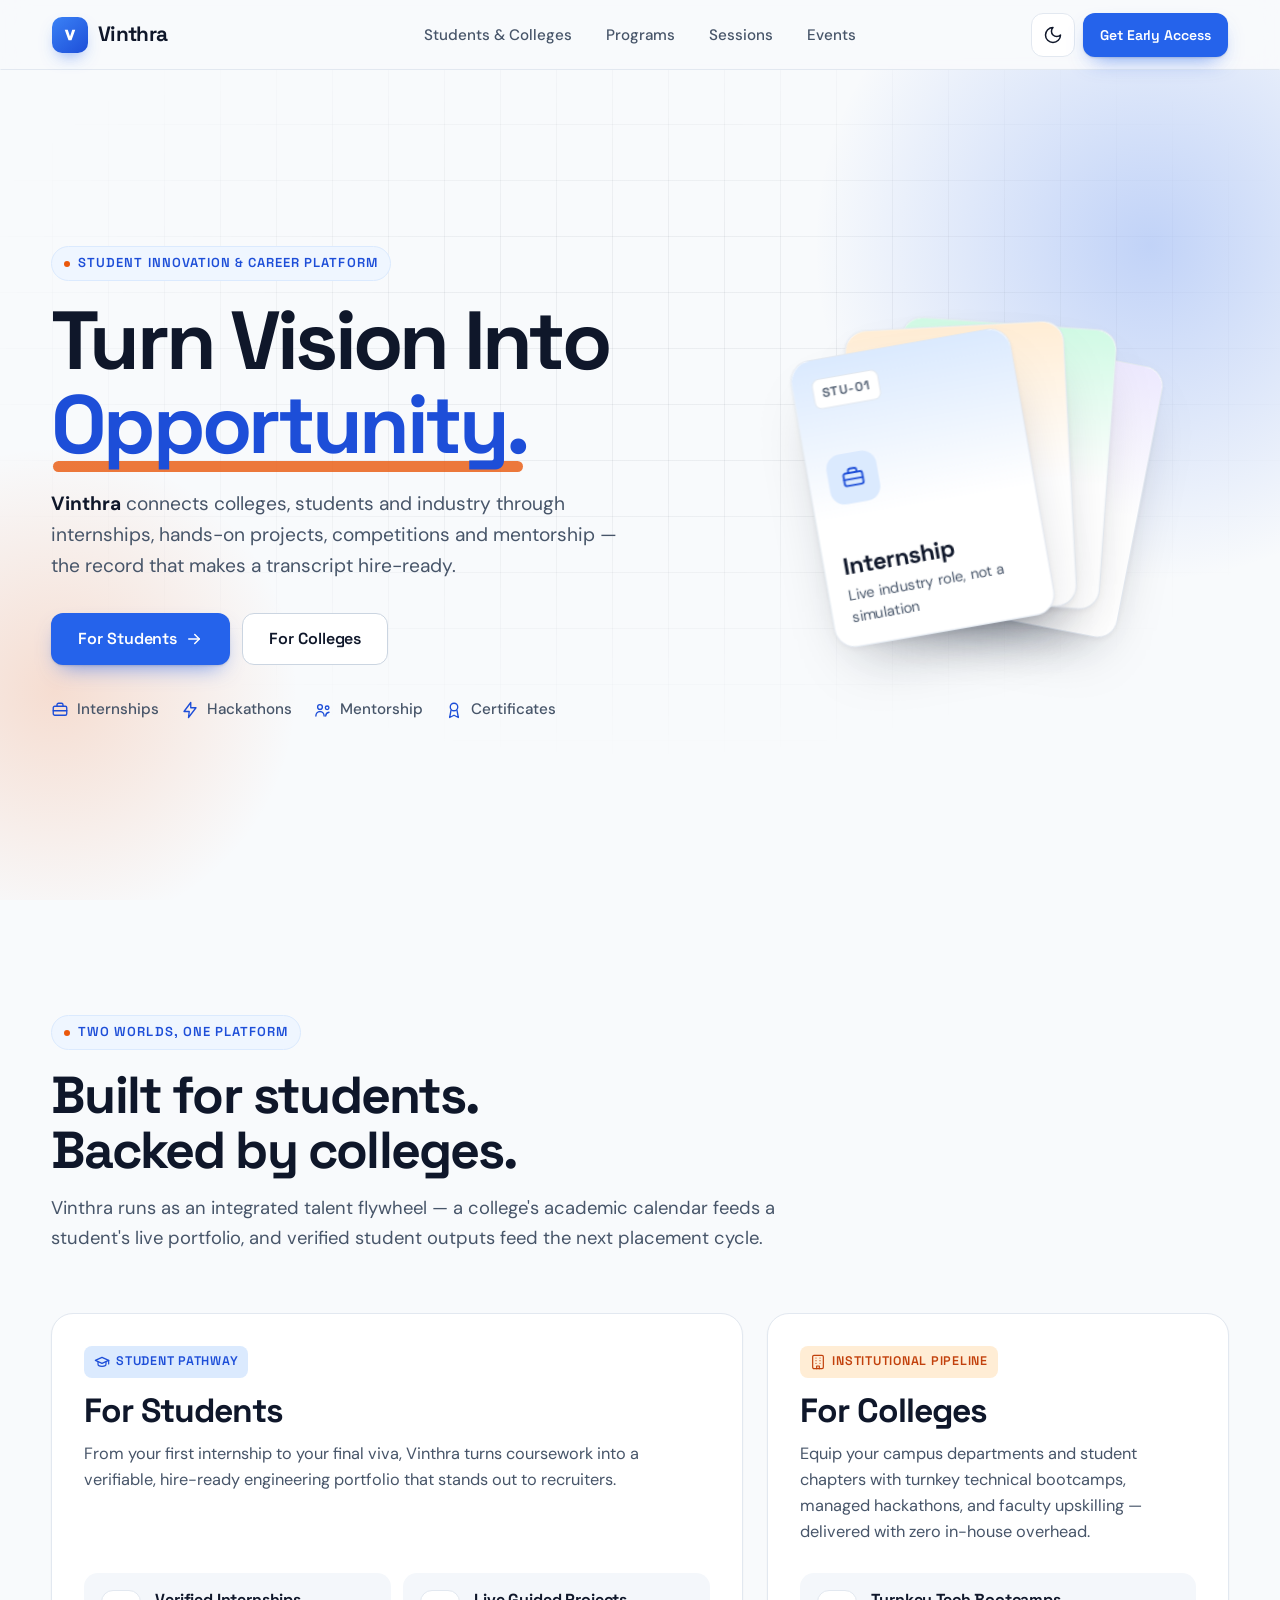
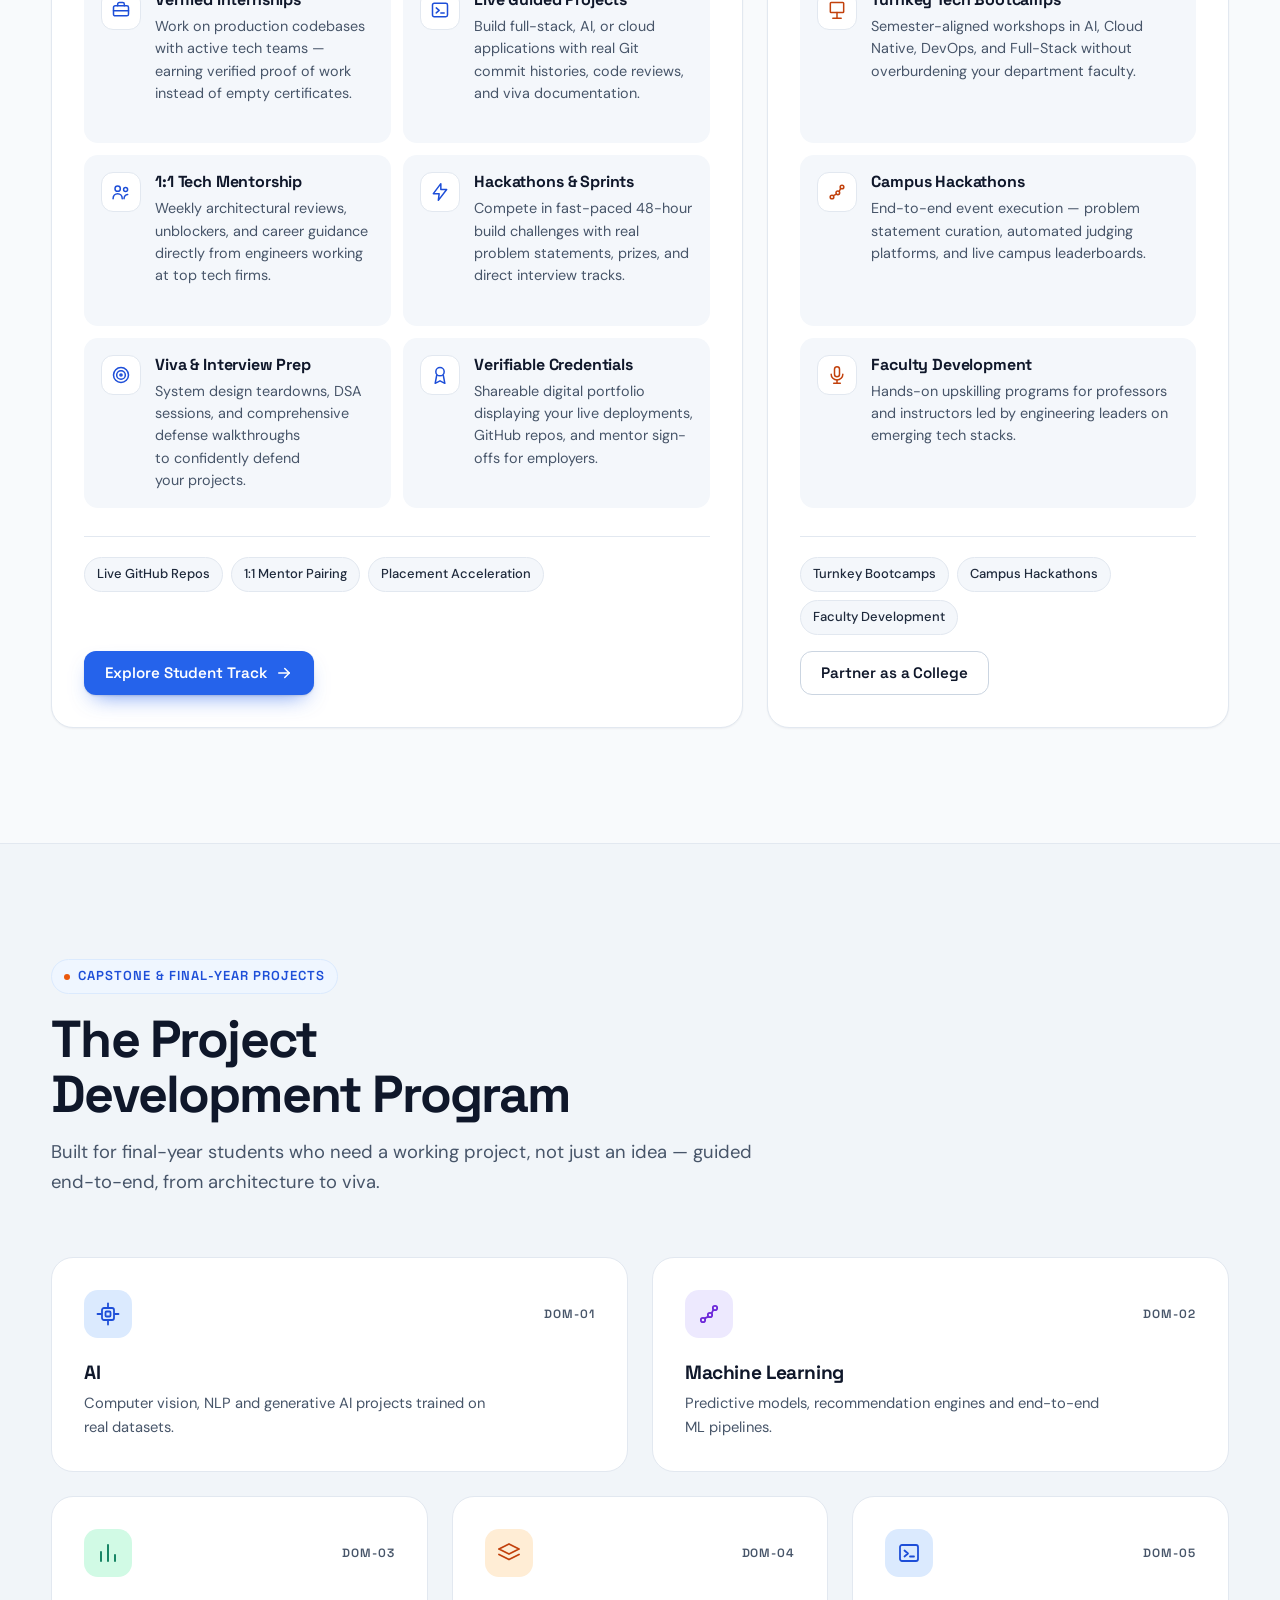
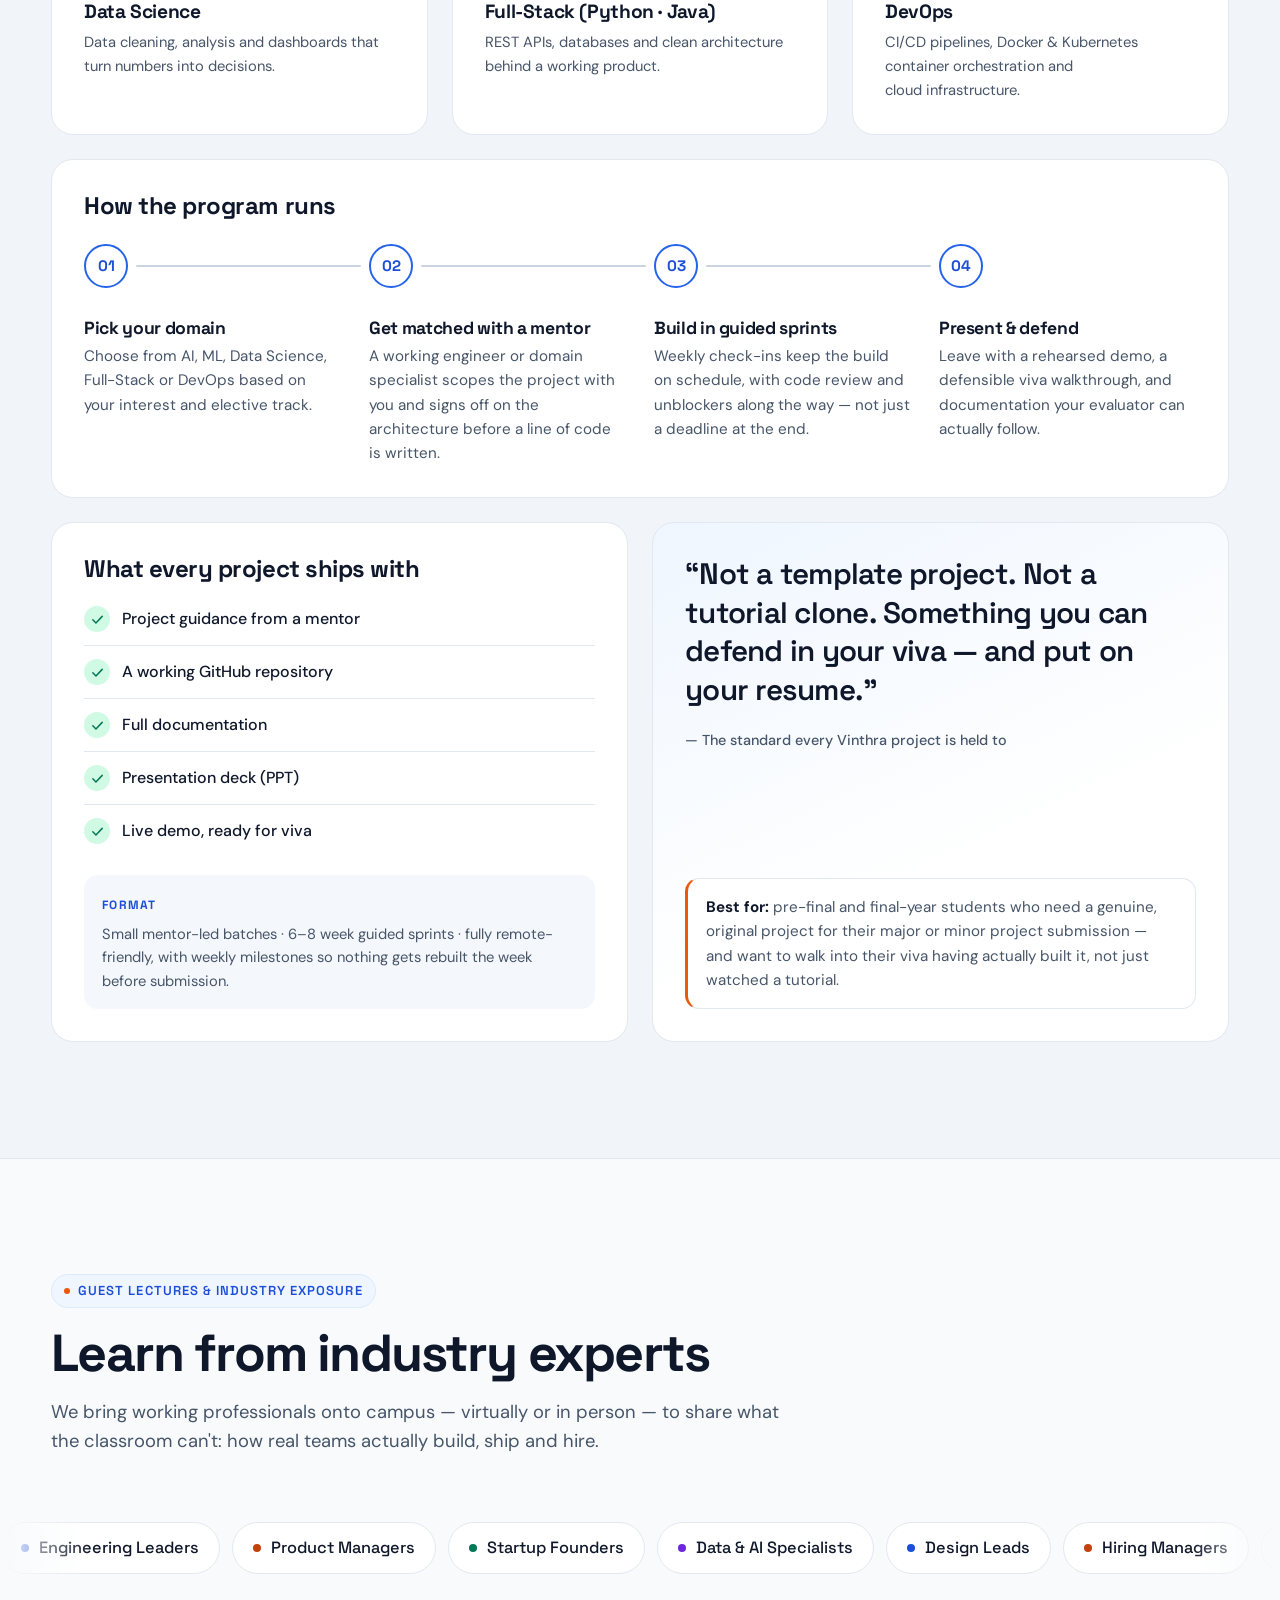
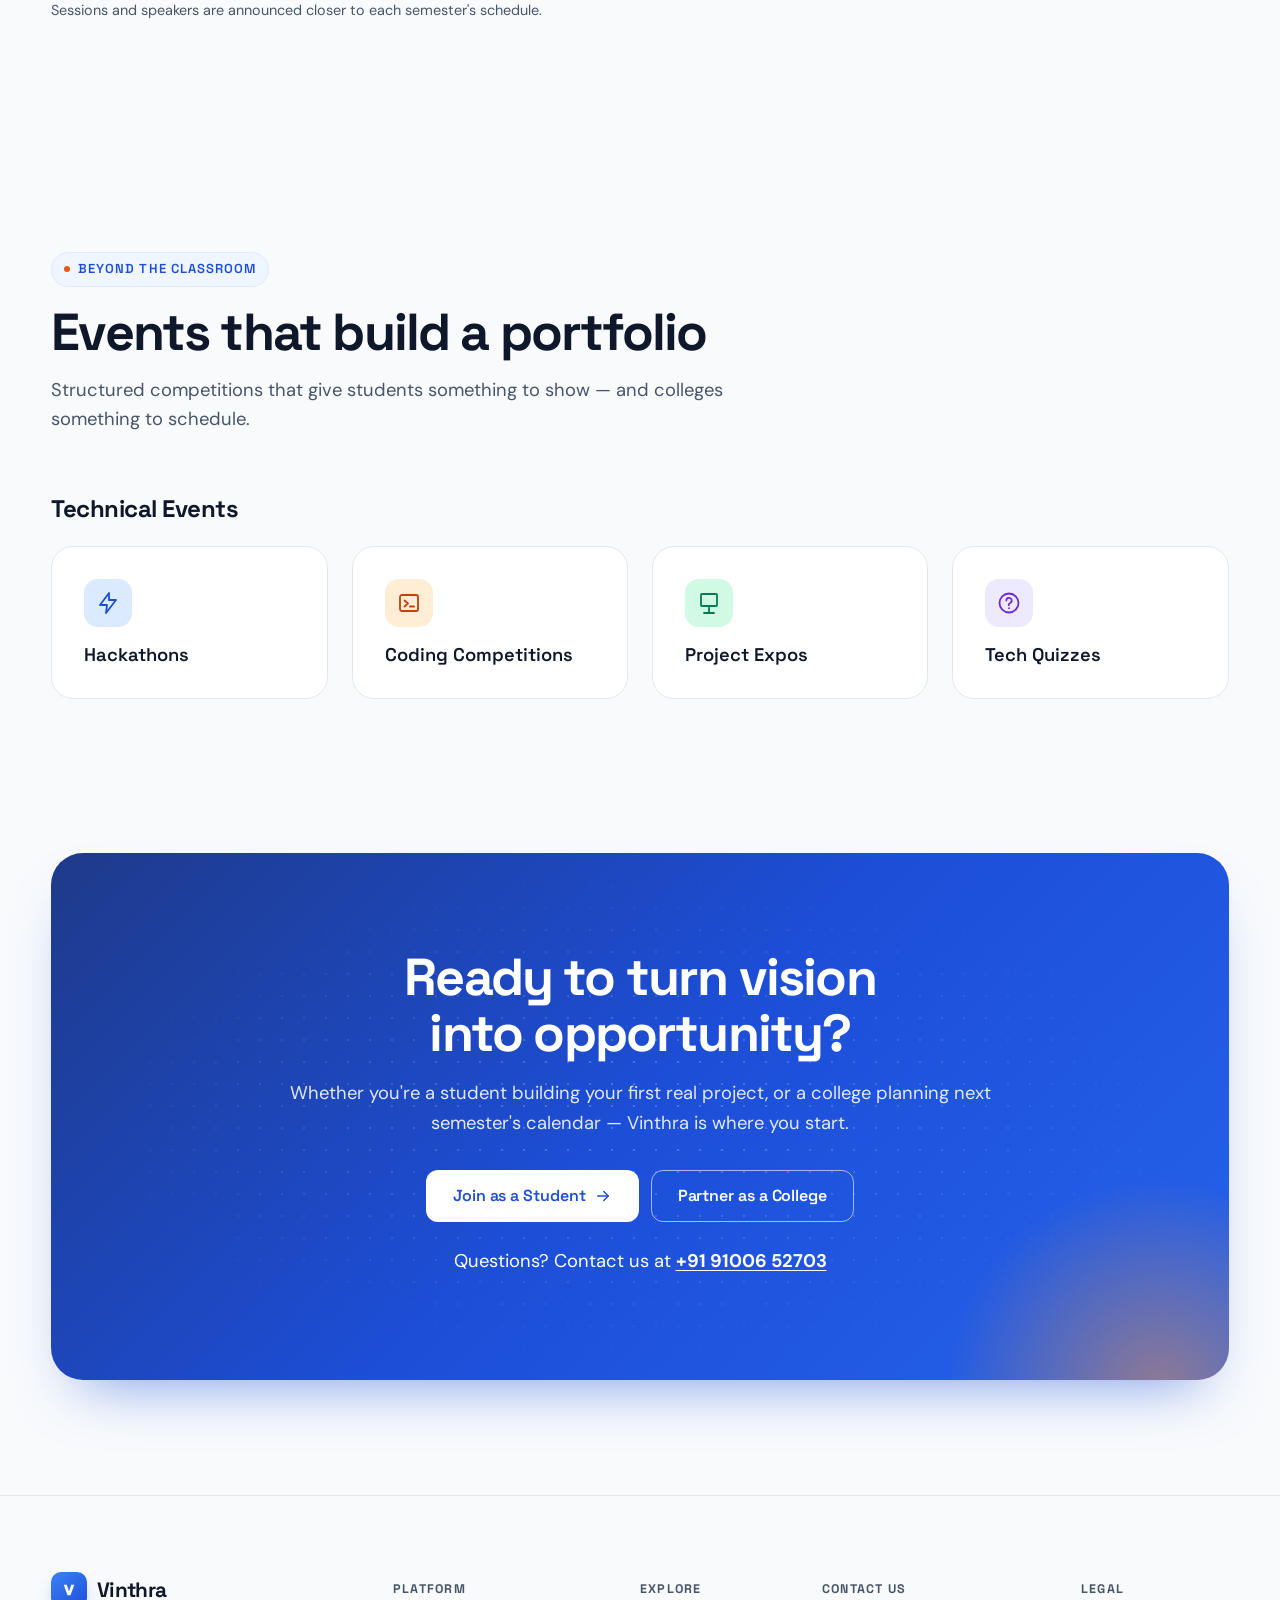
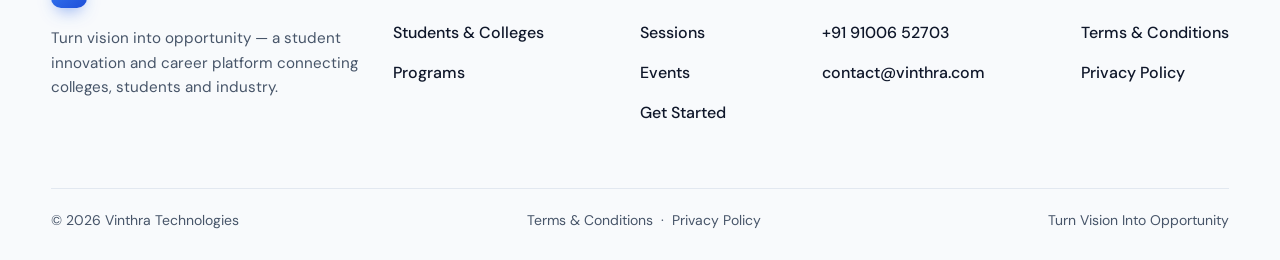
==== commit 6ccce5fd: "Enhance navbar active section highlighting, scrollspy, and site pages" ====
--- a/index.html
+++ b/index.html
@@ -61,7 +61,7 @@
     </nav>
 
     <div class="nav-actions">
-      <button type="button" class="icon-btn theme-toggle" id="theme-toggle" aria-label="Switch colour theme">
+      <button type="button" class="icon-btn theme-toggle" id="theme-toggle" aria-label="Switch colour theme" aria-pressed="false">
         <svg class="icon-sun" aria-hidden="true"><use href="#i-sun"/></svg>
         <svg class="icon-moon" aria-hidden="true"><use href="#i-moon"/></svg>
       </button>
@@ -73,7 +73,7 @@
   </div>
 </header>
 
-<main id="main">
+<main id="main" tabindex="-1">
 
 <section class="hero" id="top">
   <div class="hero-bg" aria-hidden="true"></div>
@@ -99,22 +99,22 @@
     -->
     <div class="hero-visual">
       <div class="deck" id="deck" role="group" aria-label="Student pathway cards">
-        <article class="deck-card tone-blue">
+        <article class="deck-card tone-blue" role="button" tabindex="0" aria-label="Internship pathway card. Press Enter to move it through the deck.">
           <span class="deck-code">STU-01</span>
           <span class="deck-icon" aria-hidden="true"><svg><use href="#i-briefcase"/></svg></span>
           <div><h3>Internship</h3><p>Live industry role, not a simulation</p></div>
         </article>
-        <article class="deck-card tone-orange">
+        <article class="deck-card tone-orange" role="button" tabindex="0" aria-label="Hackathon pathway card. Press Enter to move it through the deck.">
           <span class="deck-code">STU-02</span>
           <span class="deck-icon" aria-hidden="true"><svg><use href="#i-lightning"/></svg></span>
           <div><h3>Hackathon</h3><p>Build, ship, pitch in 48 hours</p></div>
         </article>
-        <article class="deck-card tone-green">
+        <article class="deck-card tone-green" role="button" tabindex="0" aria-label="Mentorship pathway card. Press Enter to move it through the deck.">
           <span class="deck-code">STU-03</span>
           <span class="deck-icon" aria-hidden="true"><svg><use href="#i-people"/></svg></span>
           <div><h3>Mentorship</h3><p>1:1 guidance from working engineers</p></div>
         </article>
-        <article class="deck-card tone-violet">
+        <article class="deck-card tone-violet" role="button" tabindex="0" aria-label="Certificate pathway card. Press Enter to move it through the deck.">
           <span class="deck-code">STU-04</span>
           <span class="deck-icon" aria-hidden="true"><svg><use href="#i-ribbon"/></svg></span>
           <div><h3>Certificate</h3><p>Verified, shareable proof of work</p></div>
@@ -387,12 +387,25 @@
           <p class="foot-title">Contact us</p>
           <ul>
             <li><a href="tel:+919100652703">+91 91006 52703</a></li>
+            <li><a href="mailto:contact@vinthra.com">contact@vinthra.com</a></li>
+          </ul>
+        </div>
+        <div>
+          <p class="foot-title">Legal</p>
+          <ul>
+            <li><a href="terms.html">Terms &amp; Conditions</a></li>
+            <li><a href="privacy.html">Privacy Policy</a></li>
           </ul>
         </div>
       </nav>
     </div>
     <div class="foot-bottom">
-      <span>© 2026 Vinthra</span>
+      <span>© 2026 Vinthra Technologies</span>
+      <div class="foot-legal-links">
+        <a href="terms.html">Terms &amp; Conditions</a>
+        <span aria-hidden="true">·</span>
+        <a href="privacy.html">Privacy Policy</a>
+      </div>
       <span>Turn Vision Into Opportunity</span>
     </div>
   </div>
--- a/css/style.css
+++ b/css/style.css
@@ -41,7 +41,7 @@
   /* Content fills the screen width; only this side gap (shared with the nav) is left empty.
      16px on small phones → ~4vw → 72px on very wide screens. */
   --gutter:clamp(16px, 4vw, 72px);
-  --content:100vw; /* no fixed cap: content always spans the screen, lined up with the nav */
+  --content:100%;                      /* fills the full width of the screen */
   --gap:clamp(12px, 2vw, 24px);        /* between cards, the same in every grid */
   --card-pad:clamp(18px, 2.6vw, 32px); /* inside cards, so text in stacked cards shares one left edge */
   --nav-h:68px;
@@ -86,6 +86,10 @@
   --shadow-lg:0 2px 6px rgba(15,23,42,.05), 0 28px 60px -26px rgba(15,23,42,.34);
   --grid-line:rgba(15,23,42,.055);
   --nav-bg:rgba(248,250,252,.84);
+  --nav-active-color:#1D4ED8;
+  --nav-active-bg:#DBEAFE;
+  --nav-active-border:rgba(37,99,235,.28);
+  --nav-active-shadow:0 2px 8px -2px rgba(37,99,235,.22);
 }
 
 /* Dark theme */
@@ -121,6 +125,10 @@
   --shadow-lg:0 2px 6px rgba(0,0,0,.35), 0 32px 70px -30px rgba(0,0,0,.85);
   --grid-line:rgba(148,163,184,.07);
   --nav-bg:rgba(10,15,28,.8);
+  --nav-active-color:#93C5FD;
+  --nav-active-bg:rgba(37,99,235,.24);
+  --nav-active-border:rgba(96,165,250,.38);
+  --nav-active-shadow:0 0 16px -2px rgba(59,130,246,.45);
 }
 
 /* Colour tones shared by icons and cards */
@@ -139,14 +147,14 @@
 *,*::before,*::after{box-sizing:border-box;}
 html{
   -webkit-text-size-adjust:100%; text-size-adjust:100%;
-  scroll-behavior:smooth; scroll-padding-top:calc(var(--nav-h) + 12px);
+  scroll-behavior:smooth; scroll-padding-top:calc(var(--nav-h) + env(safe-area-inset-top) + 12px);
 }
 body{
   margin:0; min-height:100vh;
   background:var(--bg); color:var(--text-body);
   font-family:var(--font-body); font-size:1rem; line-height:1.6;
   -webkit-font-smoothing:antialiased; -moz-osx-font-smoothing:grayscale;
-  overflow-x:hidden;
+  overflow-x:hidden; font-synthesis:none;
   transition:background-color .3s ease, color .3s ease;
 }
 h1,h2,h3,h4{font-family:var(--font-display); color:var(--text); margin:0; font-weight:700; line-height:1.15; letter-spacing:-0.02em; text-wrap:balance;}
@@ -157,6 +165,8 @@
 svg{width:1em; height:1em; flex:none;}
 img,svg,video{max-width:100%;}
 :focus-visible{outline:2px solid var(--primary-text); outline-offset:3px; border-radius:8px;}
+#main:focus{outline:none;}
+#main:focus-visible{outline:2px solid var(--primary-text); outline-offset:-4px;}
 
 .skip-link{
   position:absolute; left:12px; top:-120px; z-index:300;
@@ -232,11 +242,12 @@
 
 /* ---------- Navigation (vinthra.vercel.app pill shape) ---------- */
 .icon-sprite{position:absolute; width:0; height:0; overflow:hidden;}
-body{padding-top:var(--nav-h);}
+body{padding-top:calc(var(--nav-h) + env(safe-area-inset-top));}
 
 .site-nav{
   position:fixed; top:0; left:50%; transform:translateX(-50%); z-index:100;
   width:100%; max-width:100%;
+  padding-top:env(safe-area-inset-top);
   background:var(--nav-bg);
   -webkit-backdrop-filter:saturate(1.4) blur(14px); backdrop-filter:saturate(1.4) blur(14px);
   border-radius:0;
@@ -248,7 +259,7 @@
 
 /* Floating pill state from vinthra.vercel.app when scrolling */
 .site-nav.scrolled, .site-nav.pill{
-  top:16px;
+  top:calc(16px + env(safe-area-inset-top));
   width:calc(100% - 32px);
   max-width:1120px;
   border-radius:100px;
@@ -291,14 +302,21 @@
 .brand-name{font-family:var(--font-display); font-size:1.3rem; font-weight:700; letter-spacing:-0.035em;}
 
 .nav-links{margin-inline:auto;}
-.nav-links ul{display:flex; align-items:center; gap:2px; list-style:none; margin:0; padding:0;}
+.nav-links ul{display:flex; align-items:center; gap:4px; list-style:none; margin:0; padding:0;}
 .nav-links ul a{
-  display:inline-flex; align-items:center; min-height:40px; padding:0 14px; border-radius:999px;
+  position:relative;
+  display:inline-flex; align-items:center; min-height:40px; padding:0 15px; border-radius:999px;
   font-size:.95rem; font-weight:500; color:var(--text-muted); text-decoration:none;
-  transition:color var(--dur) ease, background-color var(--dur) ease;
+  transition:color var(--dur) ease, background-color var(--dur) ease, box-shadow var(--dur) ease;
 }
 .nav-links ul a:hover{color:var(--text); background:var(--surface-2);}
-.nav-links ul a.is-active{color:var(--text); background:var(--primary-softer);}
+.nav-links ul a.is-active,
+.nav-links ul a.is-active:hover{
+  color:var(--nav-active-color);
+  font-weight:600;
+  background:var(--nav-active-bg);
+  box-shadow:inset 0 0 0 1px var(--nav-active-border), var(--nav-active-shadow);
+}
 .nav-menu-cta{display:none;}
 .nav-actions{display:flex; align-items:center; gap:8px; margin-left:auto; flex:none;}
 
@@ -340,10 +358,21 @@
     opacity:1; transform:none; visibility:visible; pointer-events:auto;
     transition:opacity .2s ease, transform .25s var(--ease), visibility 0s;
   }
-  .nav-links ul{flex-direction:column; align-items:stretch; gap:0;}
+  .nav-links ul{flex-direction:column; align-items:stretch; gap:2px;}
   .nav-links ul li + li{border-top:1px solid var(--border);}
-  .nav-links ul a{min-height:54px; padding:0 8px; border-radius:8px; font-size:1.05rem; color:var(--text);}
-  .nav-links ul a:hover, .nav-links ul a.is-active{background:none; color:var(--primary-text);}
+  .nav-links ul a{
+    min-height:52px; padding:0 12px; border-radius:10px; font-size:1.05rem; color:var(--text);
+    transition:color var(--dur) ease, background-color var(--dur) ease, box-shadow var(--dur) ease, padding-left var(--dur) ease;
+  }
+  .nav-links ul a:hover{background:var(--surface-2); color:var(--text);}
+  .nav-links ul a.is-active,
+  .nav-links ul a.is-active:hover{
+    color:var(--nav-active-color);
+    font-weight:600;
+    background:var(--nav-active-bg);
+    padding-left:16px;
+    box-shadow:inset 3.5px 0 0 0 var(--nav-active-color), var(--nav-active-shadow);
+  }
   .nav-menu-cta{display:flex; width:100%; min-height:50px; margin-top:14px;}
 }
 @media (min-width:1024px){ .nav-toggle{display:none;} }
@@ -471,6 +500,7 @@
 .deck-card.is-dragging{cursor:grabbing; transition:none; animation-play-state:paused; z-index:100 !important;}
 .deck-card.is-dragging::after, .deck-card.is-moved::after{opacity:1;}
 .deck-card.is-moved{cursor:pointer;}
+.deck-card:focus-visible{outline:3px solid var(--primary-text); outline-offset:5px;}
 .deck.is-settling .deck-card{transition:none;}
 /* Hold the float (cards stay exactly where they are) while it would cost frames:
    off screen, during a drag, and while the mouse tilt is moving — measured to halve the style work. */
@@ -654,11 +684,15 @@
 
 /* ---------- Sessions marquee ---------- */
 .marquee{
-  overflow:hidden; padding:6px 0;
+  position:relative; overflow:hidden; padding:6px 0;
   -webkit-mask-image:linear-gradient(90deg, transparent, #000 7%, #000 93%, transparent);
           mask-image:linear-gradient(90deg, transparent, #000 7%, #000 93%, transparent);
 }
-.marquee-track{display:flex; gap:12px; width:max-content; animation:marquee var(--marquee-dur, 36s) linear infinite;}
+.marquee-track{
+  display:flex; gap:12px; width:max-content;
+  animation:marquee var(--marquee-dur, 36s) linear infinite;
+  will-change:transform;
+}
 .marquee-group{display:flex; gap:12px;}
 .speaker{
   display:inline-flex; align-items:center; gap:10px; white-space:nowrap;
@@ -666,8 +700,10 @@
   font-family:var(--font-display); font-weight:500; font-size:clamp(.92rem, .88rem + .2vw, 1.02rem); color:var(--text);
 }
 .speaker::before{content:""; width:8px; height:8px; border-radius:50%; background:var(--tone);}
-@keyframes marquee{to{transform:translateX(calc(-50% - 6px));}}
-[data-input="mouse"] .marquee:hover .marquee-track{animation-play-state:paused;}
+@keyframes marquee{
+  from{transform:translate3d(0, 0, 0);}
+  to{transform:translate3d(calc(-50% - 6px), 0, 0);}
+}
 @media (prefers-reduced-motion: reduce){
   .marquee{-webkit-mask-image:none; mask-image:none;}
   /* no scrolling: the pills wrap on the page column, lined up with the text above and below */
@@ -747,6 +783,23 @@
 .reveal{transition:opacity .6s ease, transform .6s var(--ease); transition-delay:calc(var(--i, 0) * 70ms);}
 .reveal.pre-reveal{opacity:0; transform:translateY(18px);}
 
+/* ---------- Legal pages ---------- */
+.legal-page{padding:clamp(40px, 6vw, 80px) 0 clamp(60px, 8vw, 100px);}
+.legal-card{
+  background:var(--surface); border:1px solid var(--border); border-radius:var(--radius-lg);
+  padding:clamp(24px, 4vw, 56px); box-shadow:var(--shadow-sm); width:100%; max-width:100%;
+}
+.legal-card h1{font-size:clamp(2rem, 1.5rem + 2vw, 2.75rem); margin-bottom:8px;}
+.legal-meta{font-size:.9rem; color:var(--text-muted); margin-bottom:32px; padding-bottom:16px; border-bottom:1px solid var(--border);}
+.legal-body section{margin-bottom:32px;}
+.legal-body h2{font-size:1.3rem; margin-bottom:12px; color:var(--text);}
+.legal-body p{color:var(--text-body); margin-bottom:14px; line-height:1.7;}
+.legal-body ul{list-style:disc; padding-left:24px; margin-bottom:16px; color:var(--text-body);}
+.legal-body li{margin-bottom:8px;}
+.legal-body a{color:var(--primary-text); text-decoration:underline; text-underline-offset:2px;}
+.foot-legal-links{display:inline-flex; align-items:center; gap:8px;}
+.foot-legal-links a:hover{color:var(--primary-text);}
+
 /* ---------- Short landscape screens (phones on their side) ---------- */
 @media (max-height:520px) and (orientation:landscape){
   .hero{padding:28px 0 48px;}
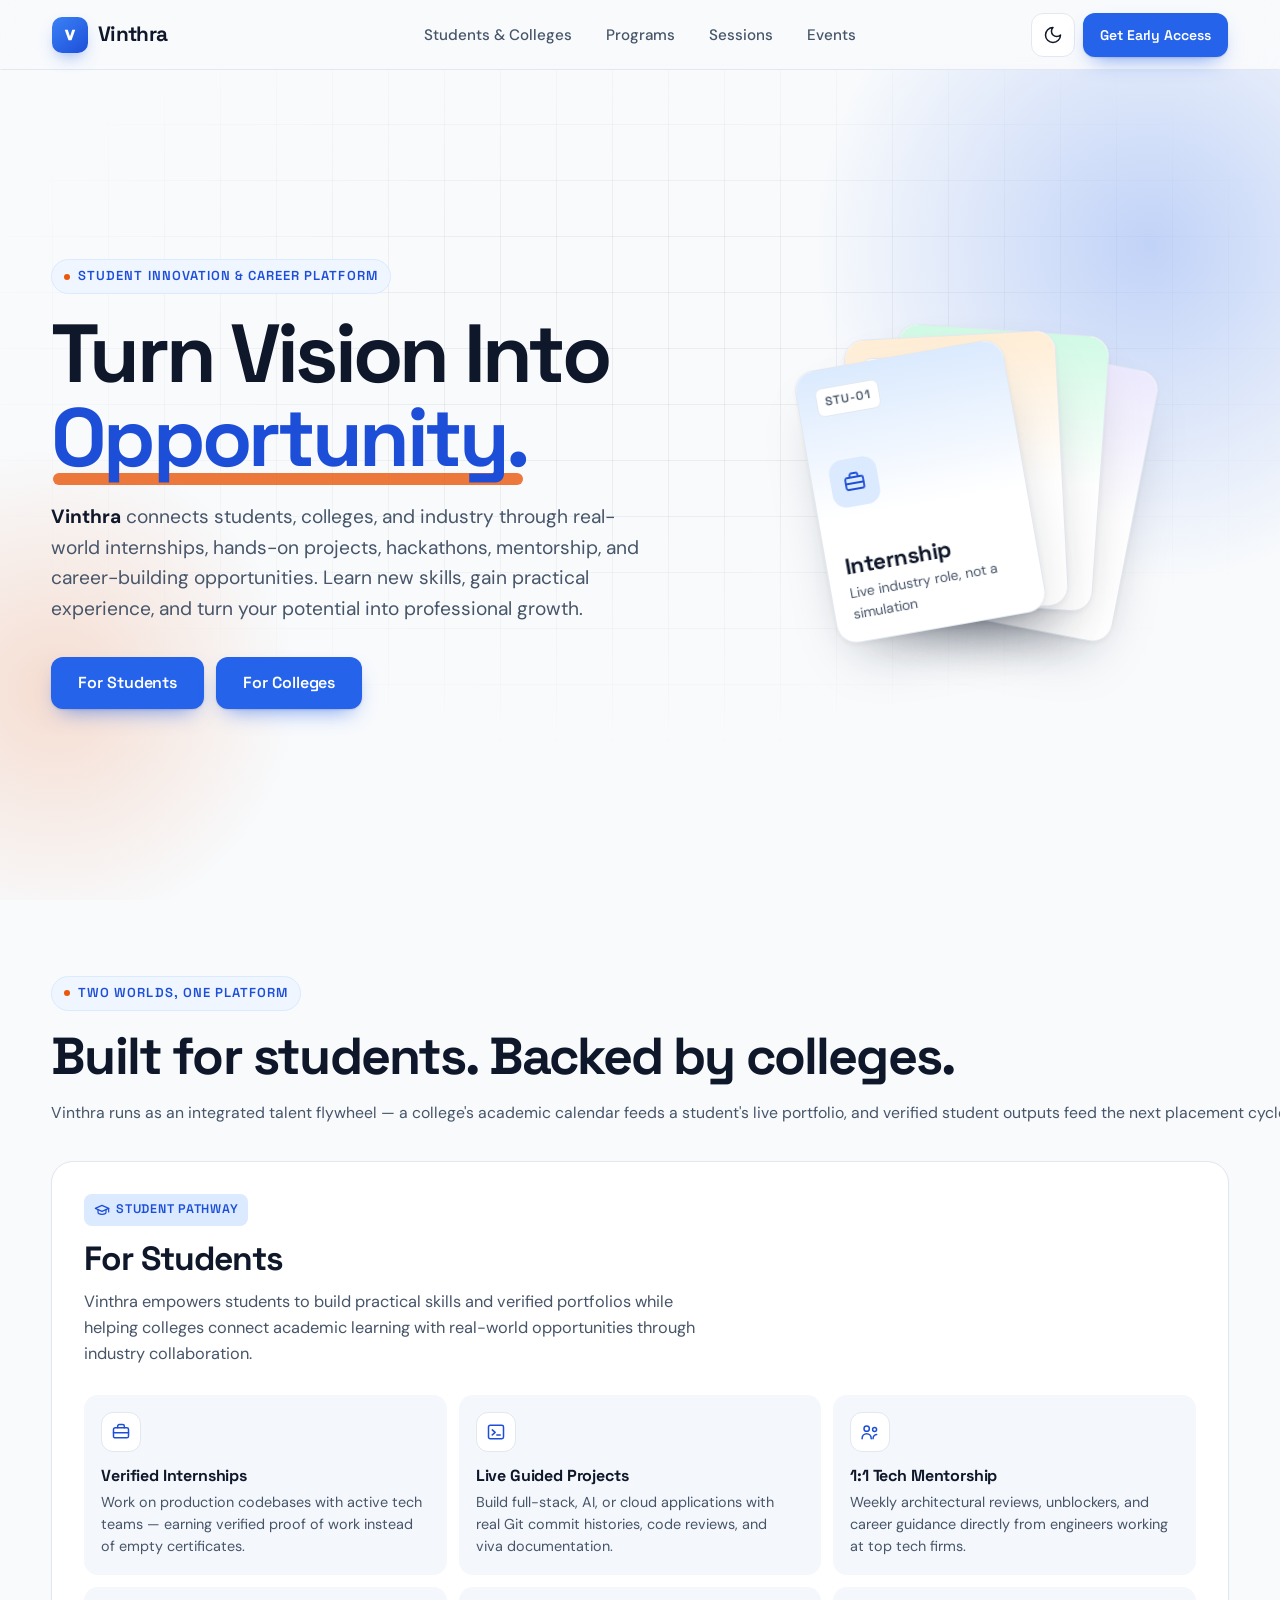
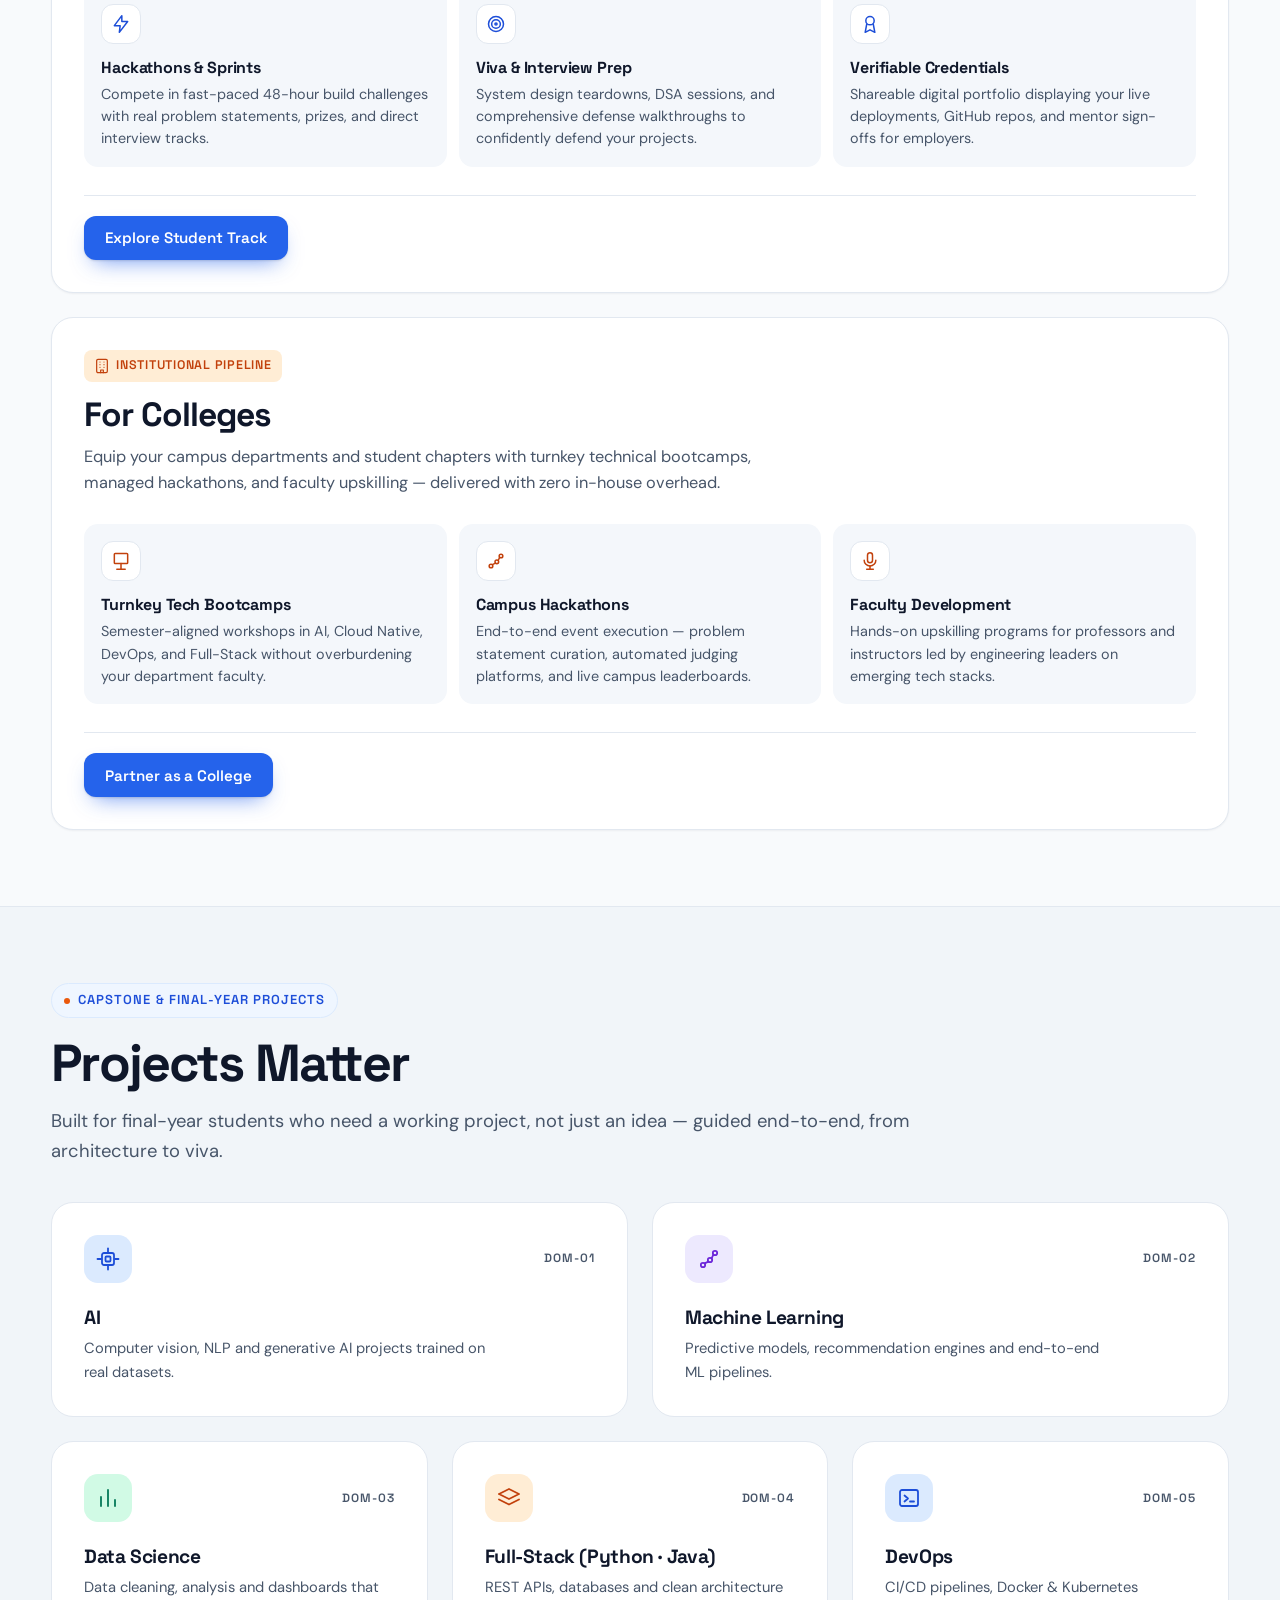
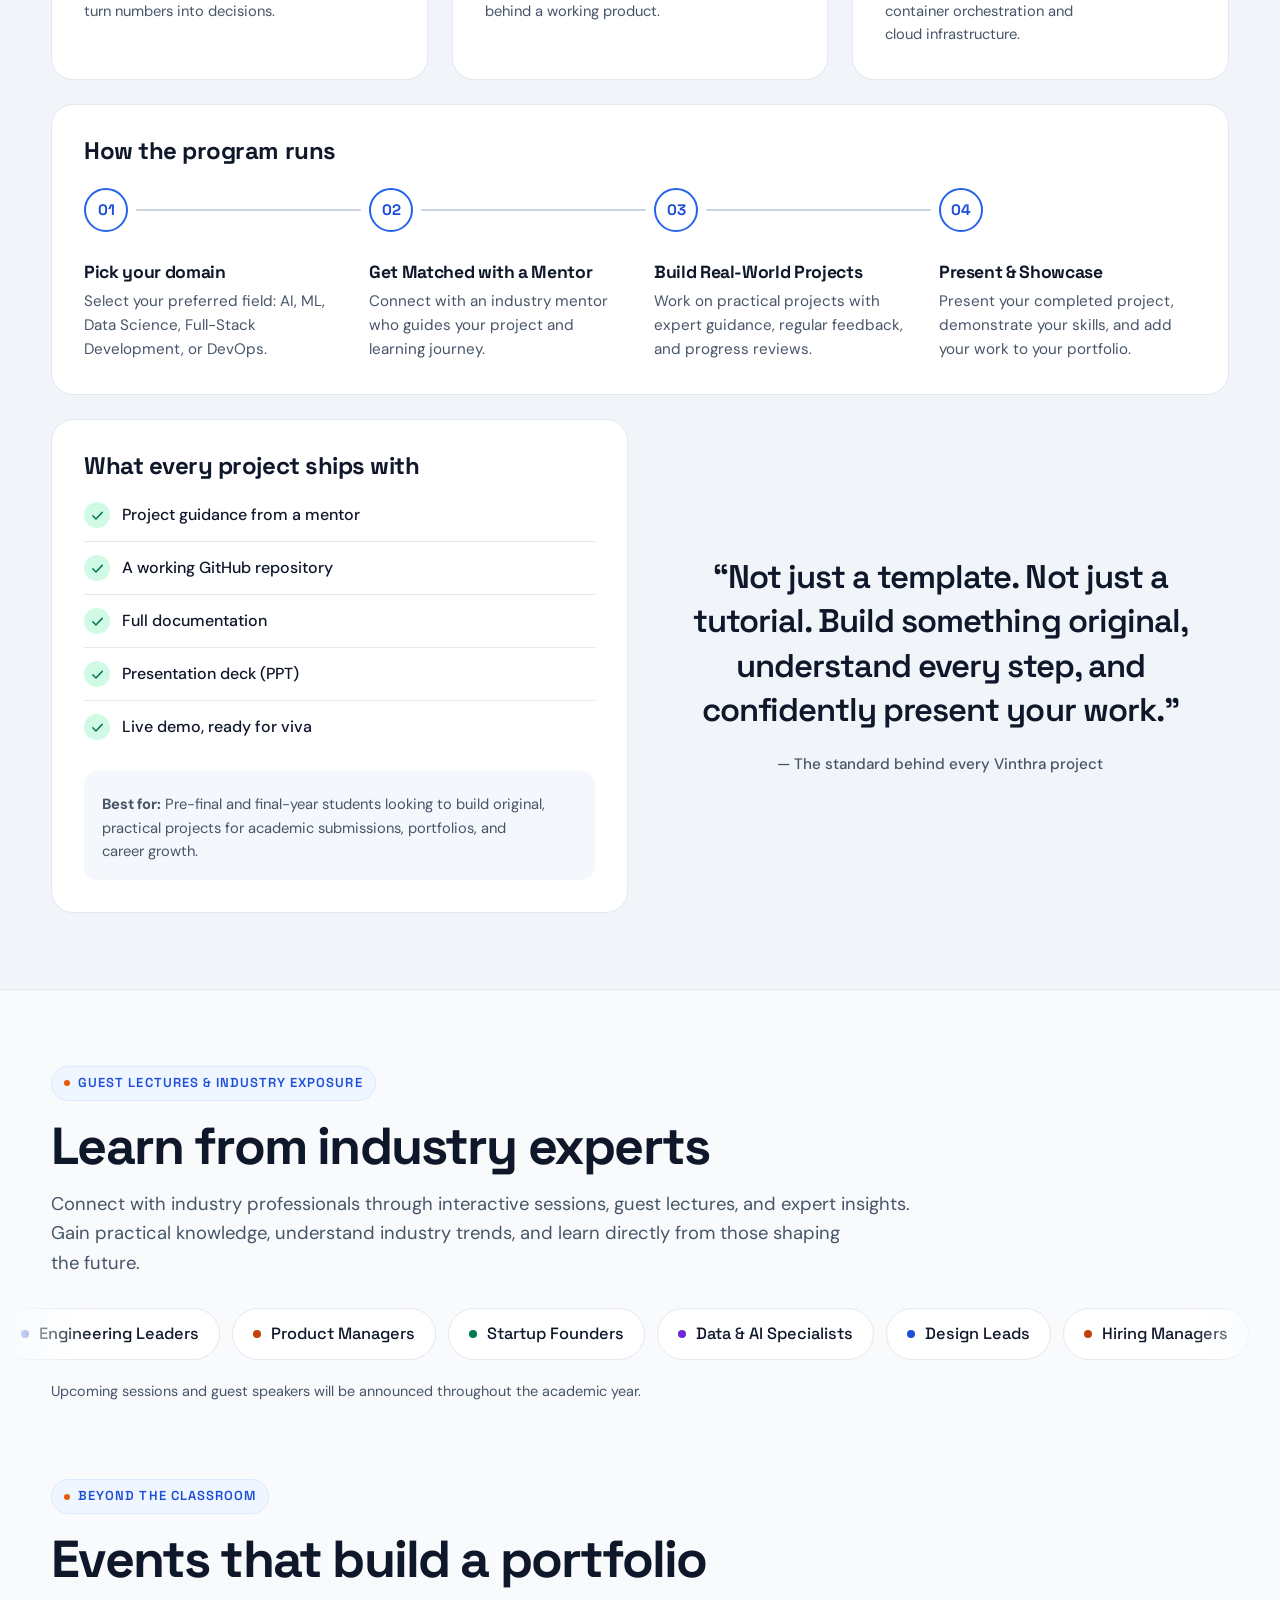
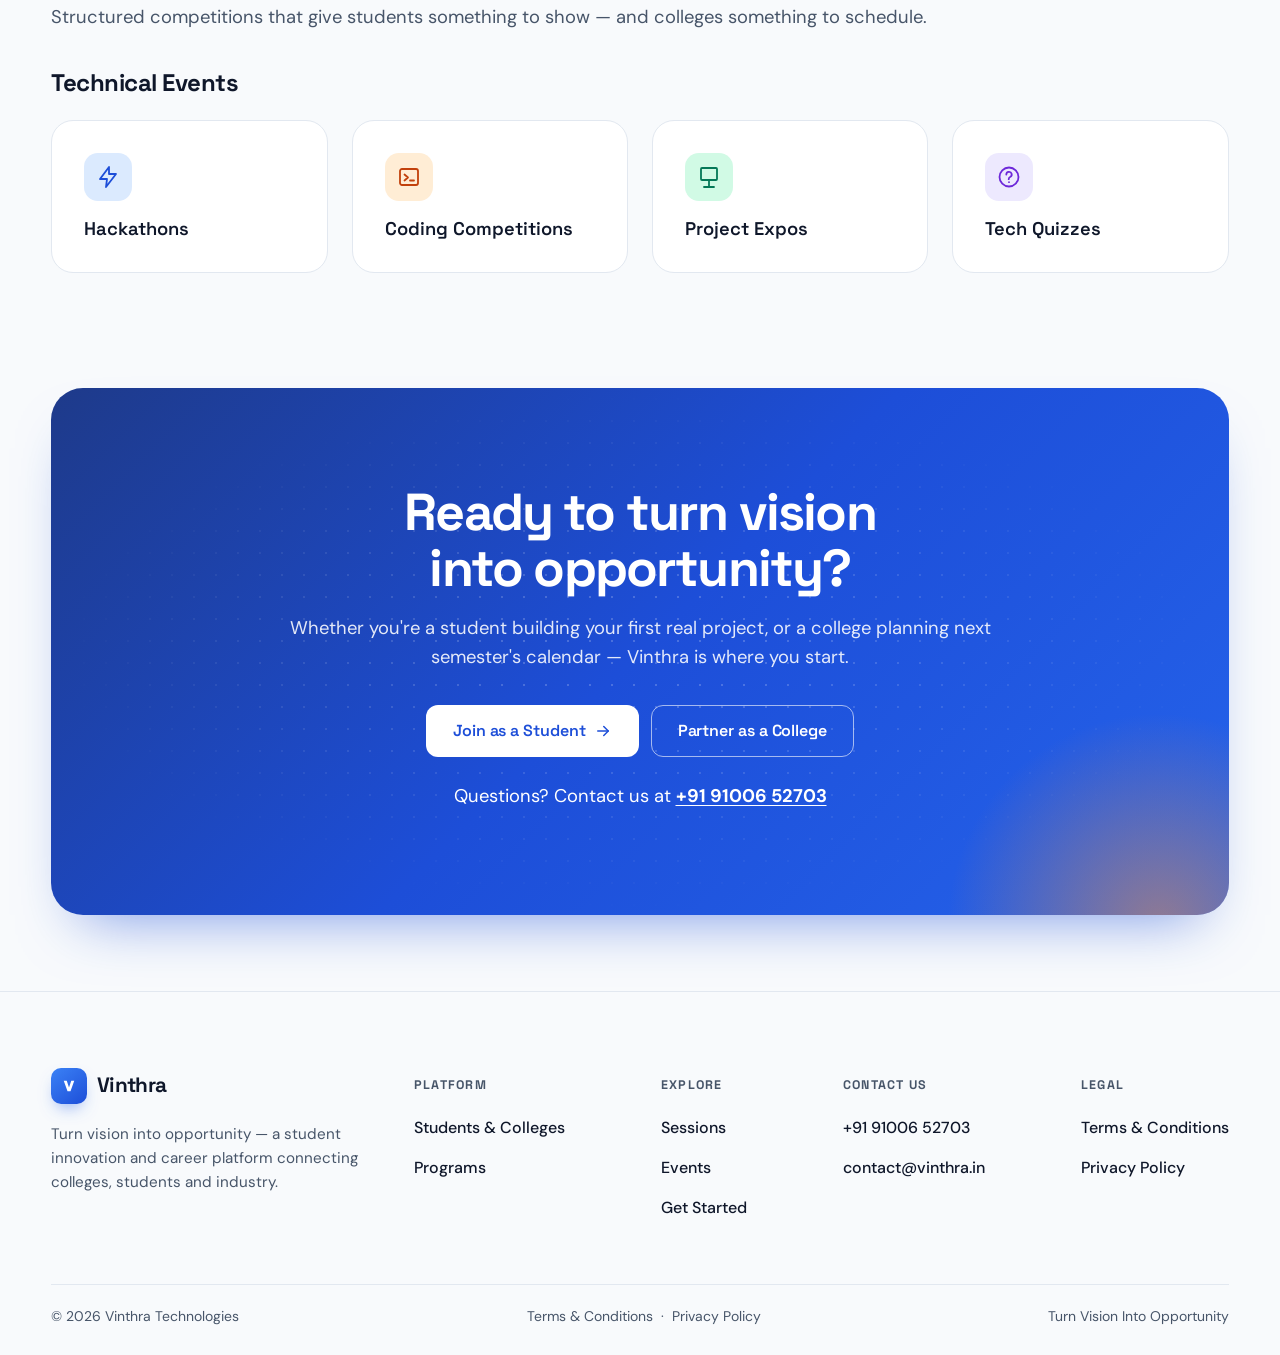
==== commit 0ba92053: "Updated the ui and contact information" ====
--- a/index.html
+++ b/index.html
@@ -81,17 +81,12 @@
     <div class="hero-copy">
       <p class="eyebrow"><span class="dot" aria-hidden="true"></span>Student Innovation &amp; Career Platform</p>
       <h1>Turn Vision Into <span class="hl">Opportunity.</span></h1>
-      <p class="hero-sub"><strong>Vinthra</strong> connects colleges, students and industry through internships, hands-on projects, competitions and mentorship — the record that makes a transcript hire-ready.</p>
+      <p class="hero-sub"><strong>Vinthra</strong> connects students, colleges, and industry through real-world internships, hands-on projects, hackathons, mentorship, and career-building opportunities. Learn new skills, gain practical experience, and turn your potential into professional growth.</p>
       <div class="hero-actions">
-        <a href="#students" class="btn btn-primary btn-lg">For Students <svg aria-hidden="true"><use href="#i-arrow"/></svg></a>
-        <a href="#colleges" class="btn btn-secondary btn-lg">For Colleges</a>
-      </div>
-      <ul class="hero-tags" aria-label="What Vinthra offers">
-        <li><svg aria-hidden="true"><use href="#i-briefcase"/></svg>Internships</li>
-        <li><svg aria-hidden="true"><use href="#i-lightning"/></svg>Hackathons</li>
-        <li><svg aria-hidden="true"><use href="#i-people"/></svg>Mentorship</li>
-        <li><svg aria-hidden="true"><use href="#i-ribbon"/></svg>Certificates</li>
-      </ul>
+        <a href="#students" class="btn btn-primary btn-lg">For Students</a>
+        <a href="#colleges" class="btn btn-primary btn-lg">For Colleges</a>
+      </div>
+
     </div>
 
     <!-- 3D rotating model canvas removed as requested. To revert, uncomment the canvas line below:
@@ -137,7 +132,7 @@
         <div class="pillar-head">
           <span class="badge badge-primary"><svg aria-hidden="true"><use href="#i-cap"/></svg>Student Pathway</span>
           <h3>For Students</h3>
-          <p class="pillar-lead">From your first internship to your final viva, Vinthra turns coursework into a verifiable, hire-ready engineering portfolio that stands out to recruiters.</p>
+          <p class="pillar-lead">Vinthra empowers students to build practical skills and verified portfolios while helping colleges connect academic learning with real-world opportunities through industry collaboration.</p>
         </div>
         <ul class="feature-grid">
           <li class="feature">
@@ -166,12 +161,7 @@
           </li>
         </ul>
         <div class="pillar-foot">
-          <ul class="chip-row" aria-label="Highlights">
-            <li class="chip">Live GitHub Repos</li>
-            <li class="chip">1:1 Mentor Pairing</li>
-            <li class="chip">Placement Acceleration</li>
-          </ul>
-          <a href="#programs" class="btn btn-primary">Explore Student Track <svg aria-hidden="true"><use href="#i-arrow"/></svg></a>
+          <a href="#programs" class="btn btn-primary">Explore Student Track</a>
         </div>
       </article>
 
@@ -196,12 +186,7 @@
           </li>
         </ul>
         <div class="pillar-foot">
-          <ul class="chip-row" aria-label="Highlights">
-            <li class="chip">Turnkey Bootcamps</li>
-            <li class="chip">Campus Hackathons</li>
-            <li class="chip">Faculty Development</li>
-          </ul>
-          <a href="#cta" class="btn btn-secondary">Partner as a College</a>
+          <a href="#cta" class="btn btn-primary">Partner as a College</a>
         </div>
       </article>
     </div>
@@ -212,7 +197,7 @@
   <div class="wrap">
     <header class="section-head">
       <p class="eyebrow"><span class="dot" aria-hidden="true"></span>Capstone &amp; Final-Year Projects</p>
-      <h2>The Project Development Program</h2>
+      <h2>Projects Matter</h2>
       <p>Built for final-year students who need a working project, not just an idea — guided end-to-end, from architecture to viva.</p>
     </header>
 
@@ -245,22 +230,22 @@
         <li class="step">
           <span class="step-num" aria-hidden="true">01</span>
           <h4>Pick your domain</h4>
-          <p>Choose from AI, ML, Data Science, Full-Stack or DevOps based on your interest and elective track.</p>
+          <p>Select your preferred field: AI, ML, Data Science, Full-Stack Development, or DevOps.</p>
         </li>
         <li class="step">
           <span class="step-num" aria-hidden="true">02</span>
-          <h4>Get matched with a mentor</h4>
-          <p>A working engineer or domain specialist scopes the project with you and signs off on the architecture before a line of code is written.</p>
+          <h4>Get Matched with a Mentor</h4>
+          <p>Connect with an industry mentor who guides your project and learning journey.</p>
         </li>
         <li class="step">
           <span class="step-num" aria-hidden="true">03</span>
-          <h4>Build in guided sprints</h4>
-          <p>Weekly check-ins keep the build on schedule, with code review and unblockers along the way — not just a deadline at the end.</p>
+          <h4>Build Real-World Projects</h4>
+          <p>Work on practical projects with expert guidance, regular feedback, and progress reviews.</p>
         </li>
         <li class="step">
           <span class="step-num" aria-hidden="true">04</span>
-          <h4>Present &amp; defend</h4>
-          <p>Leave with a rehearsed demo, a defensible viva walkthrough, and documentation your evaluator can actually follow.</p>
+          <h4>Present &amp; Showcase</h4>
+          <p>Present your completed project, demonstrate your skills, and add your work to your portfolio.</p>
         </li>
       </ol>
     </div>
@@ -276,14 +261,13 @@
           <li><span class="check" aria-hidden="true"><svg><use href="#i-check"/></svg></span>Live demo, ready for viva</li>
         </ul>
         <div class="format-note">
-          <span class="label">Format</span>
-          <p>Small mentor-led batches · 6–8 week guided sprints · fully remote-friendly, with weekly milestones so nothing gets rebuilt the week before submission.</p>
-        </div>
-      </div>
-      <figure class="quote-card reveal">
-        <blockquote>“Not a template project. Not a tutorial clone. Something you can defend in your viva — and put on your resume.”</blockquote>
-        <figcaption>— The standard every Vinthra project is held to</figcaption>
-        <p class="who-for"><strong>Best for:</strong> pre-final and final-year students who need a genuine, original project for their major or minor project submission — and want to walk into their viva having actually built it, not just watched a tutorial.</p>
+          <p><strong>Best for:</strong> Pre-final and final-year students looking to build original, practical projects for academic submissions, portfolios, and career growth.</p>
+        </div>
+      </div>
+
+      <figure class="quote-block reveal">
+        <blockquote>“Not just a template. Not just a tutorial. Build something original, understand every step, and confidently present your work.”</blockquote>
+        <figcaption>— The standard behind every Vinthra project</figcaption>
       </figure>
     </div>
   </div>
@@ -294,7 +278,7 @@
     <header class="section-head">
       <p class="eyebrow"><span class="dot" aria-hidden="true"></span>Guest Lectures &amp; Industry Exposure</p>
       <h2>Learn from industry experts</h2>
-      <p>We bring working professionals onto campus — virtually or in person — to share what the classroom can't: how real teams actually build, ship and hire.</p>
+      <p>Connect with industry professionals through interactive sessions, guest lectures, and expert insights. Gain practical knowledge, understand industry trends, and learn directly from those shaping the future.</p>
     </header>
   </div>
   <div class="marquee">
@@ -318,7 +302,7 @@
     </div>
   </div>
   <div class="wrap">
-    <p class="sessions-note">Sessions and speakers are announced closer to each semester's schedule.</p>
+    <p class="sessions-note">Upcoming sessions and guest speakers will be announced throughout the academic year.</p>
   </div>
 </section>
 
@@ -387,7 +371,7 @@
           <p class="foot-title">Contact us</p>
           <ul>
             <li><a href="tel:+919100652703">+91 91006 52703</a></li>
-            <li><a href="mailto:contact@vinthra.com">contact@vinthra.com</a></li>
+            <li><a href="mailto:contact@vinthra.in">contact@vinthra.in</a></li>
           </ul>
         </div>
         <div>
--- a/css/style.css
+++ b/css/style.css
@@ -195,12 +195,20 @@
 }
 .eyebrow .dot{width:6px; height:6px; border-radius:50%; background:var(--accent);}
 
-.section{position:relative; padding:clamp(72px, 9vw, 128px) 0;}
+.section{position:relative; padding:clamp(48px, 6vw, 76px) 0;}
 .section-band{background:var(--band); border-block:1px solid var(--border);}
-.section-head{max-width:740px; margin-bottom:clamp(36px, 5vw, 60px);}
-@media (min-width:1440px){ .section-head{max-width:900px;} }
+.section-head{max-width:880px; margin-bottom:clamp(24px, 3.5vw, 36px);}
+@media (min-width:1440px){ .section-head{max-width:1040px;} }
 .section-head h2{font-size:clamp(2rem, 1.35rem + 2.6vw, 3.25rem); line-height:1.06; letter-spacing:-0.035em;}
-.section-head p:not(.eyebrow){margin-top:16px; max-width:62ch; color:var(--text-muted); font-size:clamp(1.02rem, .98rem + .25vw, 1.15rem);}
+.section-head p:not(.eyebrow){margin-top:16px; max-width:85ch; color:var(--text-muted); font-size:clamp(1.02rem, .98rem + .25vw, 1.15rem);}
+#students-colleges .section-head{max-width:100%;}
+#students-colleges .section-head p:not(.eyebrow){
+  max-width:100%; white-space:nowrap;
+  font-size:clamp(0.85rem, 0.65rem + 0.42vw, 1.15rem);
+}
+@media (max-width:960px){
+  #students-colleges .section-head p:not(.eyebrow){white-space:normal;}
+}
 .subhead{font-size:clamp(1.25rem, 1.1rem + .6vw, 1.5rem); letter-spacing:-0.02em; margin-bottom:24px;}
 .label{font-family:var(--font-display); font-size:.75rem; font-weight:700; letter-spacing:.1em; text-transform:uppercase; color:var(--primary-text);}
 
@@ -384,7 +392,7 @@
 }
 
 /* ---------- Hero ---------- */
-.hero{position:relative; overflow:hidden; isolation:isolate; padding:clamp(40px, 7vw, 104px) 0 clamp(56px, 8vw, 120px);}
+.hero{position:relative; overflow:hidden; isolation:isolate; padding:clamp(36px, 5vw, 64px) 0 clamp(32px, 4.5vw, 52px);}
 .hero::before, .hero::after{content:""; position:absolute; z-index:-1; border-radius:50%; pointer-events:none;}
 .hero::before{
   width:min(720px, 90vw); aspect-ratio:1; top:-22%; right:-18%;
@@ -460,7 +468,11 @@
   transition:transform .55s cubic-bezier(.22, 1, .36, 1);
   animation:cardFloat 6s ease-in-out infinite; animation-delay:var(--delay, 0s);
   will-change:transform, translate;
+  -webkit-font-smoothing:antialiased;
+  -moz-osx-font-smoothing:grayscale;
+  text-rendering:optimizeLegibility;
   backface-visibility:hidden;
+  -webkit-backface-visibility:hidden;
   cursor:grab; user-select:none; -webkit-user-select:none;
   touch-action:pan-y; /* vertical swipes scroll the page; sideways drags move the card */
 }
@@ -476,10 +488,10 @@
 }
 .deck-card > *{position:relative; pointer-events:none;}
 /* fallback fan (JS recomputes it to fit the screen) */
-.deck-card:nth-child(1){--fan:translate(3px, -19px) rotate(-10deg) translate(-52px, 14px) translateZ(72px); z-index:4;}
-.deck-card:nth-child(2){--fan:translate(3px, -19px) rotate(-3deg) translate(-17px, 4px) translateZ(48px); --delay:1.4s; z-index:3;}
-.deck-card:nth-child(3){--fan:translate(3px, -19px) rotate(4deg) translate(19px, -2px) translateZ(24px); --delay:.7s; z-index:2;}
-.deck-card:nth-child(4){--fan:translate(3px, -19px) rotate(11deg) translate(54px, 10px) translateZ(0px); --delay:2.1s; z-index:1;}
+.deck-card:nth-child(1){--fan:translate(3px, -19px) rotate(-10deg) translate(-52px, 14px); z-index:4;}
+.deck-card:nth-child(2){--fan:translate(3px, -19px) rotate(-3deg) translate(-17px, 4px); --delay:1.4s; z-index:3;}
+.deck-card:nth-child(3){--fan:translate(3px, -19px) rotate(4deg) translate(19px, -2px); --delay:.7s; z-index:2;}
+.deck-card:nth-child(4){--fan:translate(3px, -19px) rotate(11deg) translate(54px, 10px); --delay:2.1s; z-index:1;}
 @keyframes cardFloat{0%,100%{translate:0 0;} 50%{translate:0 -8px;}}
 
 .deck-code{
@@ -509,11 +521,8 @@
 .deck.is-tilting .deck-card{animation-play-state:paused;}
 @media (prefers-reduced-motion: reduce){ .deck-card{animation:none;} }
 
-/* ---------- Students & Colleges (bento) ---------- */
-/* Side by side only from 1280px: any narrower and the college card is too thin to line up with its
-   neighbour, so the two stack at full width and share three columns instead. */
+/* ---------- Students & Colleges (stacked) ---------- */
 .pillars{display:grid; gap:var(--gap);}
-@media (min-width:1280px){ .pillars{grid-template-columns:minmax(0, 1.5fr) minmax(0, 1fr);} }
 .pillar{
   display:flex; flex-direction:column; gap:28px;
   padding:var(--card-pad);
@@ -531,19 +540,15 @@
 .pillar-head h3{margin-top:14px; font-size:clamp(1.6rem, 1.3rem + 1.2vw, 2.1rem); letter-spacing:-0.03em;}
 .pillar-lead{margin-top:10px; max-width:62ch; color:var(--text-muted); font-size:1.02rem;}
 
-/* flex:1 lets the tiles grow to fill the card when the card beside it is taller (no empty gap) */
 .feature-grid{display:grid; gap:12px; flex:1 0 auto;}
 @media (min-width:600px){ .pillar-students .feature-grid{grid-template-columns:repeat(2, minmax(0, 1fr));} }
-/* stacked cards: three columns in both, so the columns carry straight on from one card to the next */
-@media (min-width:768px) and (max-width:1279.98px){ .pillar .feature-grid{grid-template-columns:repeat(3, minmax(0, 1fr));} }
-/* side by side: three equal rows in both, so the student and college tiles sit on the same lines */
-@media (min-width:1280px){ .feature-grid{grid-auto-rows:1fr;} }
+@media (min-width:768px){ .pillar .feature-grid{grid-template-columns:repeat(3, minmax(0, 1fr));} }
 .feature{
   display:flex; align-items:flex-start; gap:14px; padding:16px;
   background:var(--surface-2); border:1px solid transparent; border-radius:var(--radius);
   transition:border-color var(--dur) ease, background-color var(--dur) ease;
 }
-@media (min-width:768px) and (max-width:1279.98px){ .feature{flex-direction:column;} }
+@media (min-width:768px){ .feature{flex-direction:column;} }
 [data-input="mouse"] .feature:hover{background:var(--surface); border-color:var(--border-strong);}
 .feature-icon{
   width:40px; height:40px; border-radius:12px; display:grid; place-items:center; flex:none;
@@ -561,27 +566,18 @@
 .chip-row{display:flex; flex-wrap:wrap; gap:8px;}
 .chip{font-size:.8125rem; font-weight:500; padding:6px 12px; border-radius:999px; background:var(--surface-2); border:1px solid var(--border); color:var(--text-body);}
 @media (max-width:599.98px){ .pillar-foot .btn{width:100%;} }
-/* side by side: the same two parts in both cards, chips along the top and the button along the bottom */
-@media (min-width:1280px){ .pillar-foot{flex-flow:column nowrap; align-items:flex-start;} }
-
-/* Cards side by side share rows through subgrid, so one title wrapping moves its neighbours' text
-   too and every part stays on the same line. Browsers without subgrid keep the layout above. */
+
 @supports (grid-template-rows:subgrid){
   /* tiles in a row: title and text rows are shared */
-  @media (min-width:600px) and (max-width:1279.98px){
+  @media (min-width:600px){
     .feature{display:grid; grid-template-columns:auto minmax(0, 1fr); grid-template-rows:subgrid; grid-row:span 2; gap:0 14px;}
     .feature-icon{grid-row:span 2;}
     .feature > div{display:grid; grid-template-rows:subgrid; grid-row:span 2; row-gap:0;}
   }
   /* icon above the text: one more shared row */
-  @media (min-width:768px) and (max-width:1279.98px){
+  @media (min-width:768px){
     .feature{grid-template-columns:minmax(0, 1fr); grid-row:span 3;}
     .feature-icon{grid-row:auto; margin-bottom:14px;}
-  }
-  /* the two cards: head, tiles and footer rows are shared */
-  @media (min-width:1280px){
-    .pillar{display:grid; grid-template-columns:minmax(0, 1fr); grid-template-rows:subgrid; grid-row:span 3;}
-    .pillar-foot{margin-top:0;} /* fill the shared row rather than sink to the bottom of it */
   }
 }
 
@@ -653,8 +649,8 @@
 }
 
 .program-lower{display:grid; gap:var(--gap); margin-top:var(--gap);}
-@media (min-width:900px){ .program-lower{grid-template-columns:repeat(2, minmax(0, 1fr));} }
-.deliverables, .quote-card{
+@media (min-width:900px){ .program-lower{grid-template-columns:repeat(2, minmax(0, 1fr)); align-items:center;} }
+.deliverables{
   display:flex; flex-direction:column;
   margin:0; padding:var(--card-pad);
   background:var(--surface); border:1px solid var(--border); border-radius:var(--radius-lg);
@@ -670,16 +666,23 @@
 .check svg{width:15px; height:15px;}
 .format-note{margin-top:auto; padding:16px 18px; border-radius:var(--radius); background:var(--surface-2);}
 .format-note p{margin-top:6px; font-size:.92rem; color:var(--text-muted);}
-.quote-card{
-  gap:20px;
-  background:linear-gradient(155deg, var(--primary-softer), var(--surface) 62%);
-}
-.quote-card blockquote{
+
+.quote-block{
+  display:flex; flex-direction:column; gap:20px;
+  margin:0; padding:clamp(12px, 2vw, 28px);
+  background:none; border:none; box-shadow:none;
+  text-align:center;
+}
+.quote-block blockquote{
   margin:0; font-family:var(--font-display); font-weight:600; color:var(--text);
-  font-size:clamp(1.35rem, 1.1rem + 1vw, 1.85rem); line-height:1.3; letter-spacing:-0.025em;
-}
-.quote-card figcaption{font-size:.9rem; font-weight:500; color:var(--text-muted);}
-.who-for{margin-top:auto; padding:16px 18px; border-radius:var(--radius); background:var(--surface); border:1px solid var(--border); border-left:3px solid var(--accent); font-size:.95rem; color:var(--text-muted);}
+  font-size:clamp(1.4rem, 1.15rem + 1.2vw, 2.05rem); line-height:1.35; letter-spacing:-0.03em;
+}
+.quote-block figcaption{font-size:.95rem; font-weight:500; color:var(--text-muted);}
+.who-for{
+  margin-top:8px; padding:16px 18px; border-radius:var(--radius);
+  background:var(--surface); border:1px solid var(--border); border-left:3px solid var(--accent);
+  font-size:.95rem; color:var(--text-muted);
+}
 .who-for strong{color:var(--text);}
 
 /* ---------- Sessions marquee ---------- */
@@ -715,7 +718,9 @@
   .marquee-group{flex-wrap:wrap;}
   .marquee-group[aria-hidden="true"]{display:none;}
 }
-.sessions-note{margin-top:18px; font-size:.9rem; color:var(--text-muted);}
+.sessions-note{margin-top:14px; font-size:.9rem; color:var(--text-muted);}
+#sessions{padding-bottom:0;}
+#sessions .section-head{margin-bottom:clamp(16px, 2.5vw, 24px);}
 
 /* ---------- Events ---------- */
 .event-grid{display:grid; grid-template-columns:repeat(2, minmax(0, 1fr)); gap:var(--gap);}
